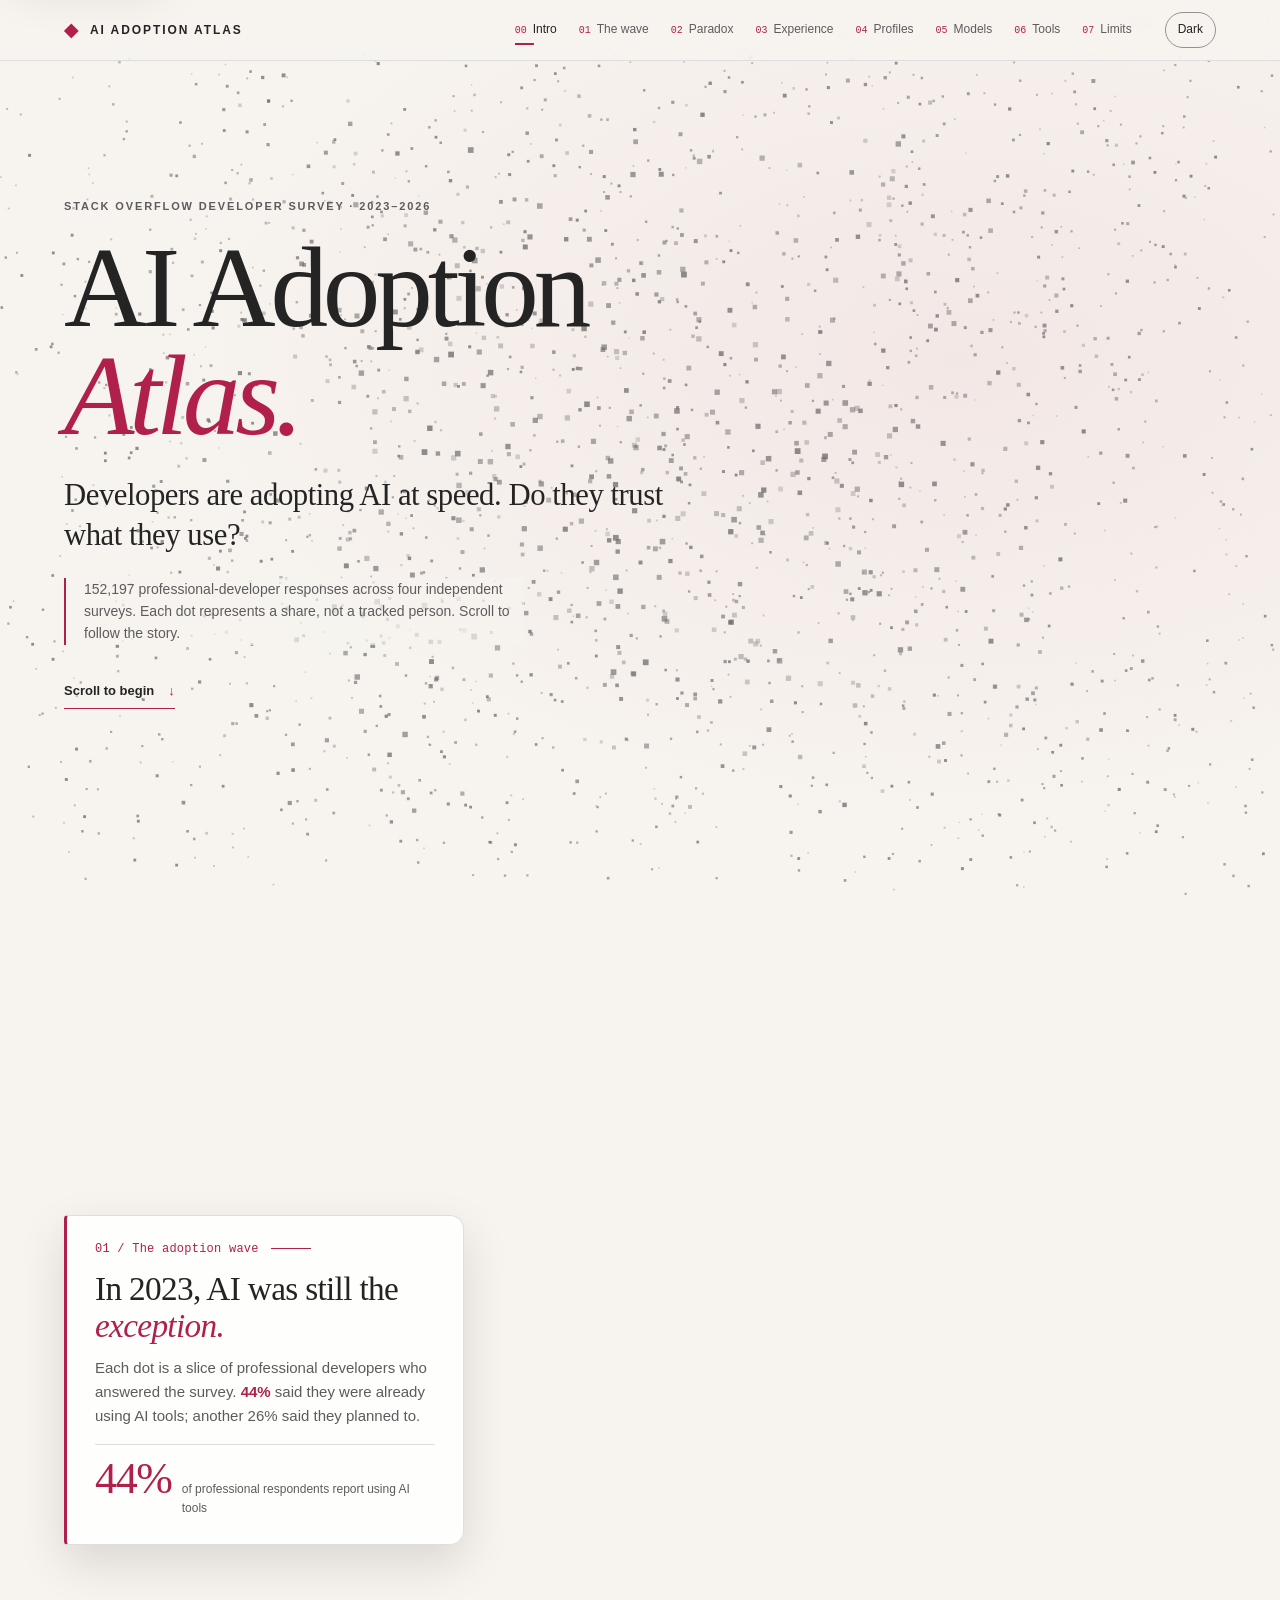
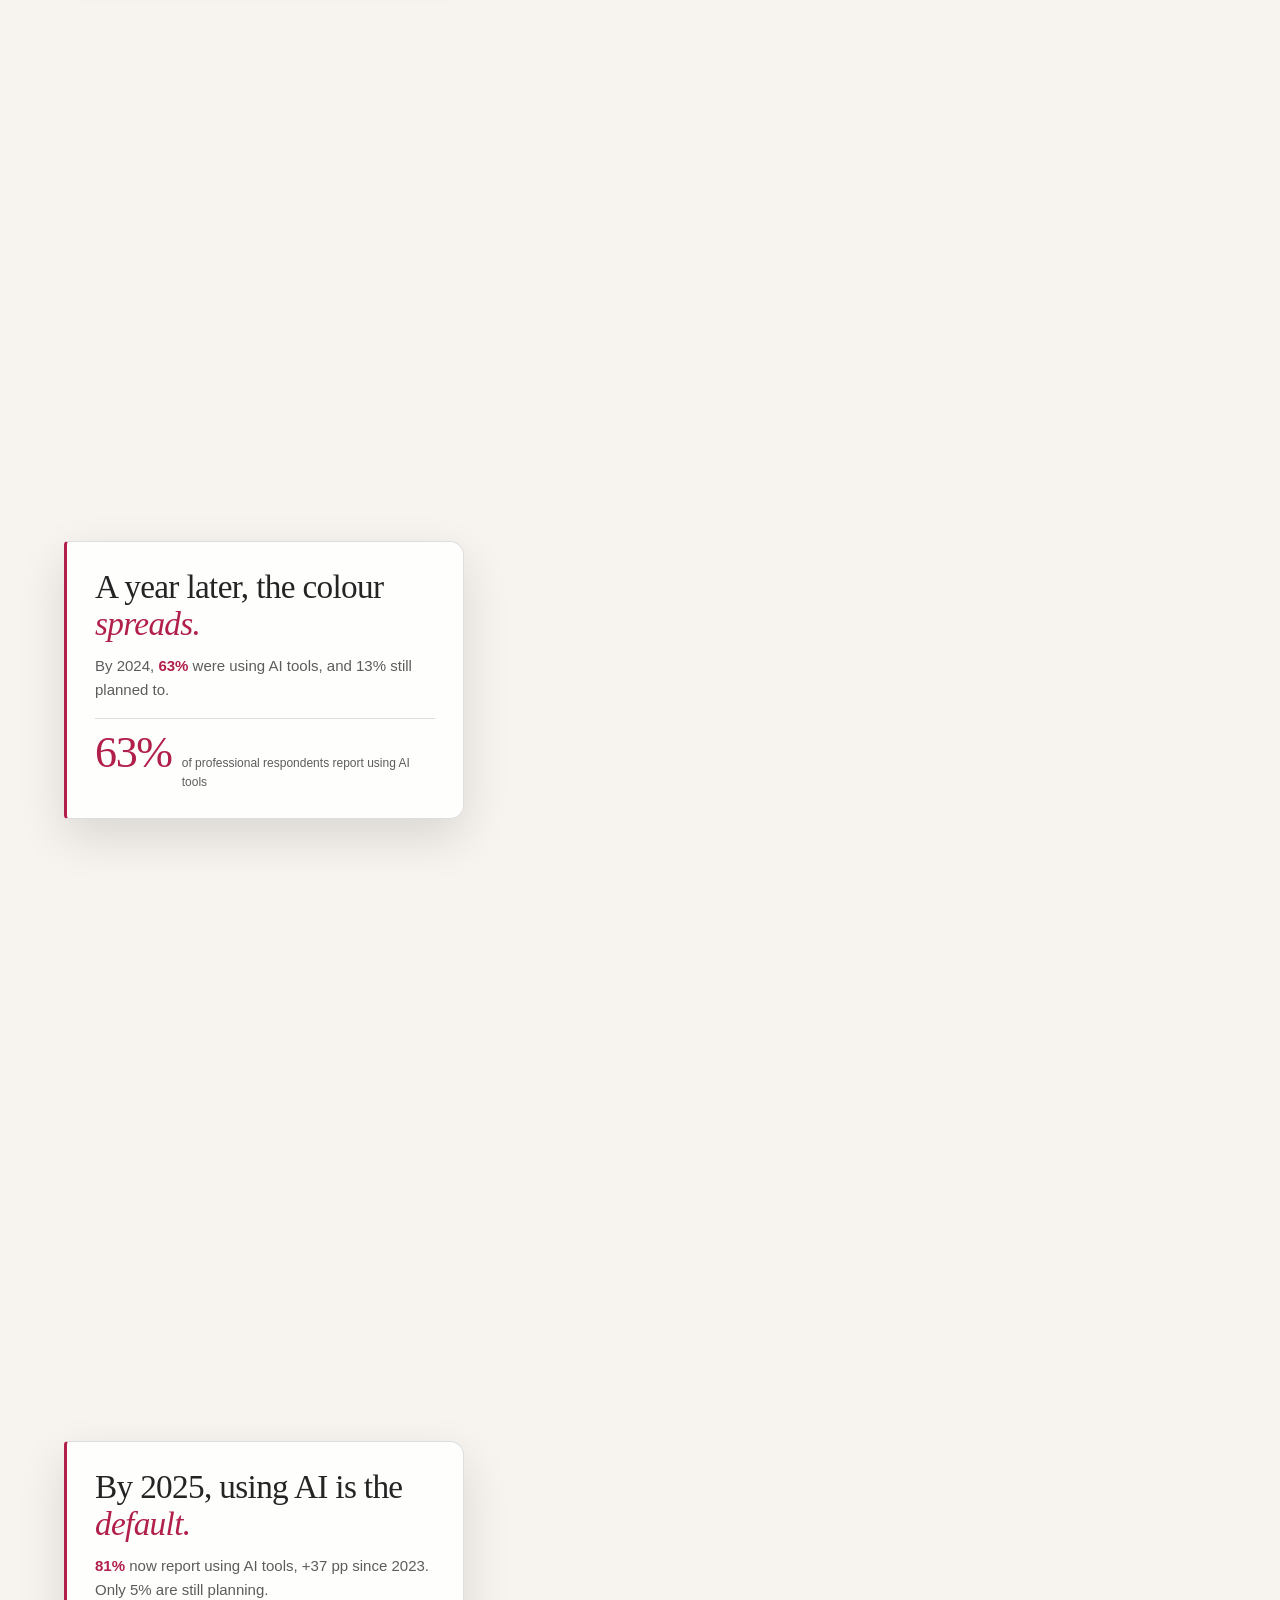
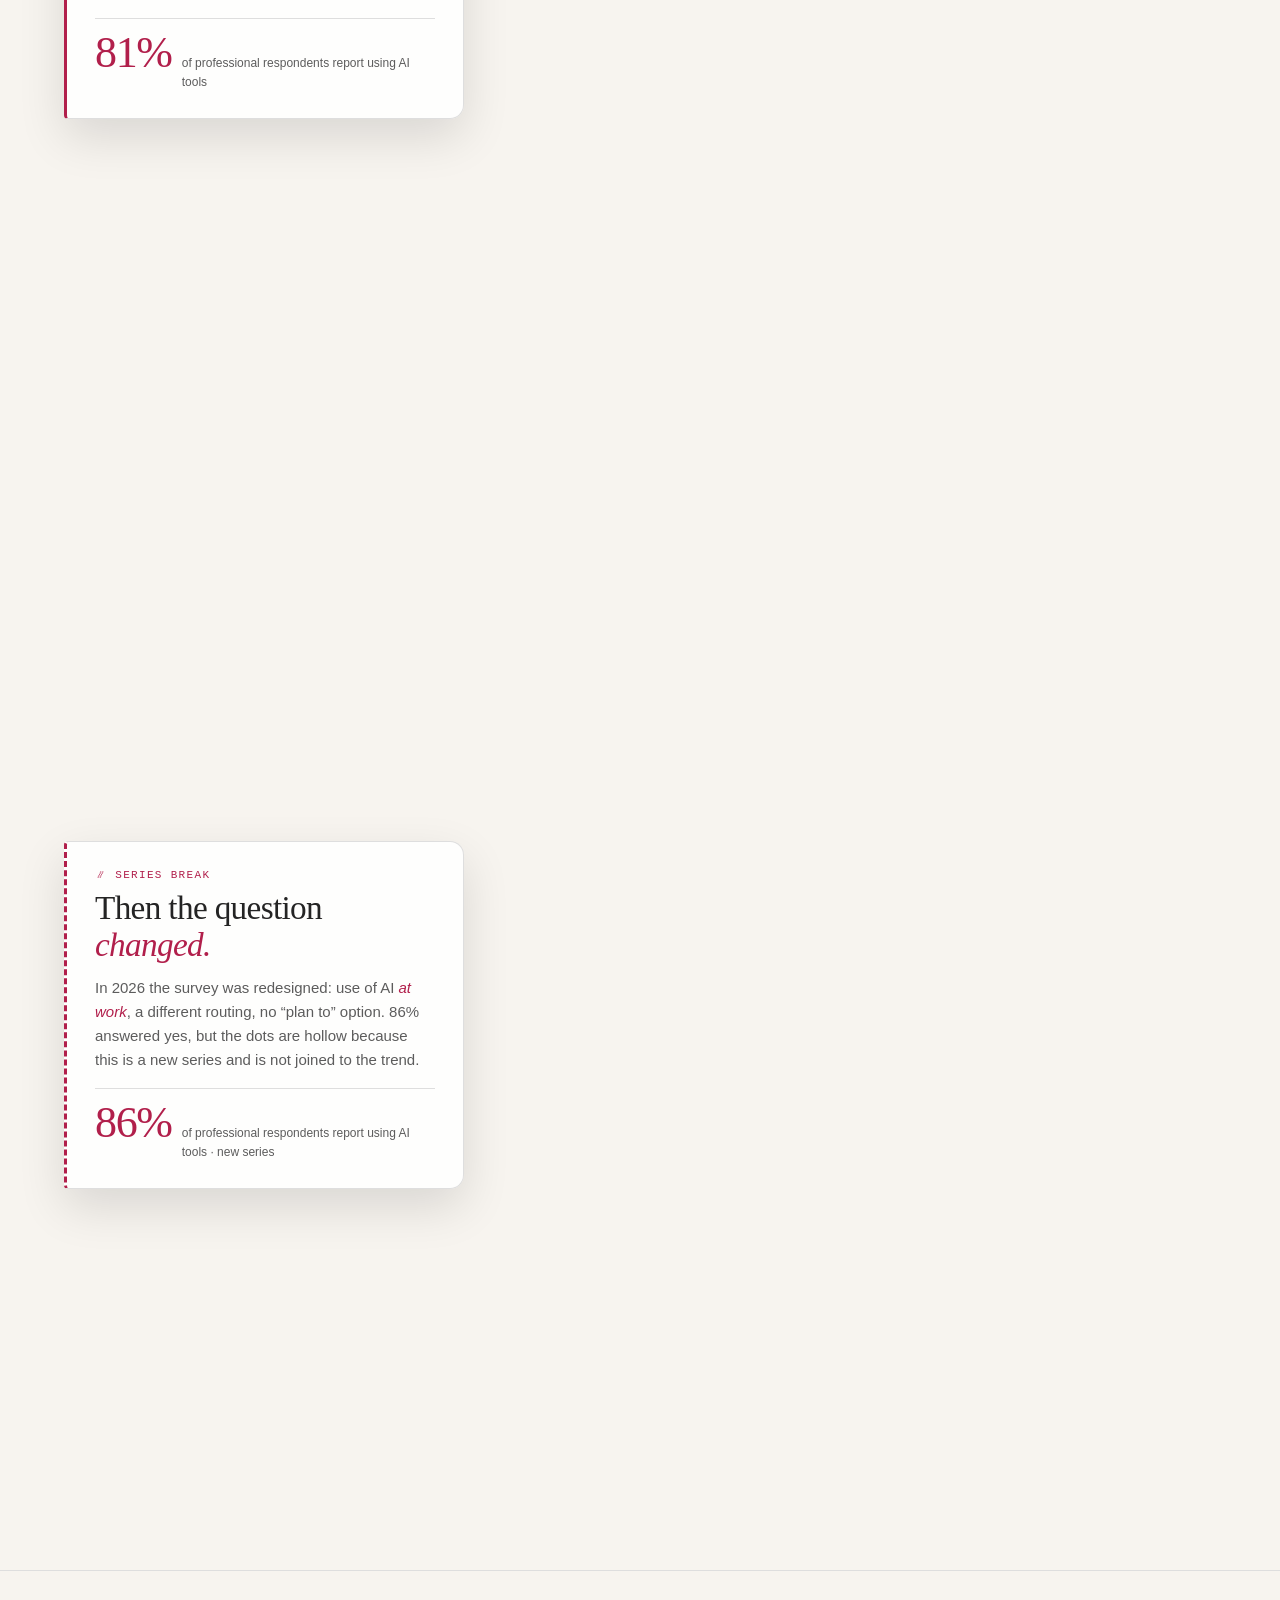
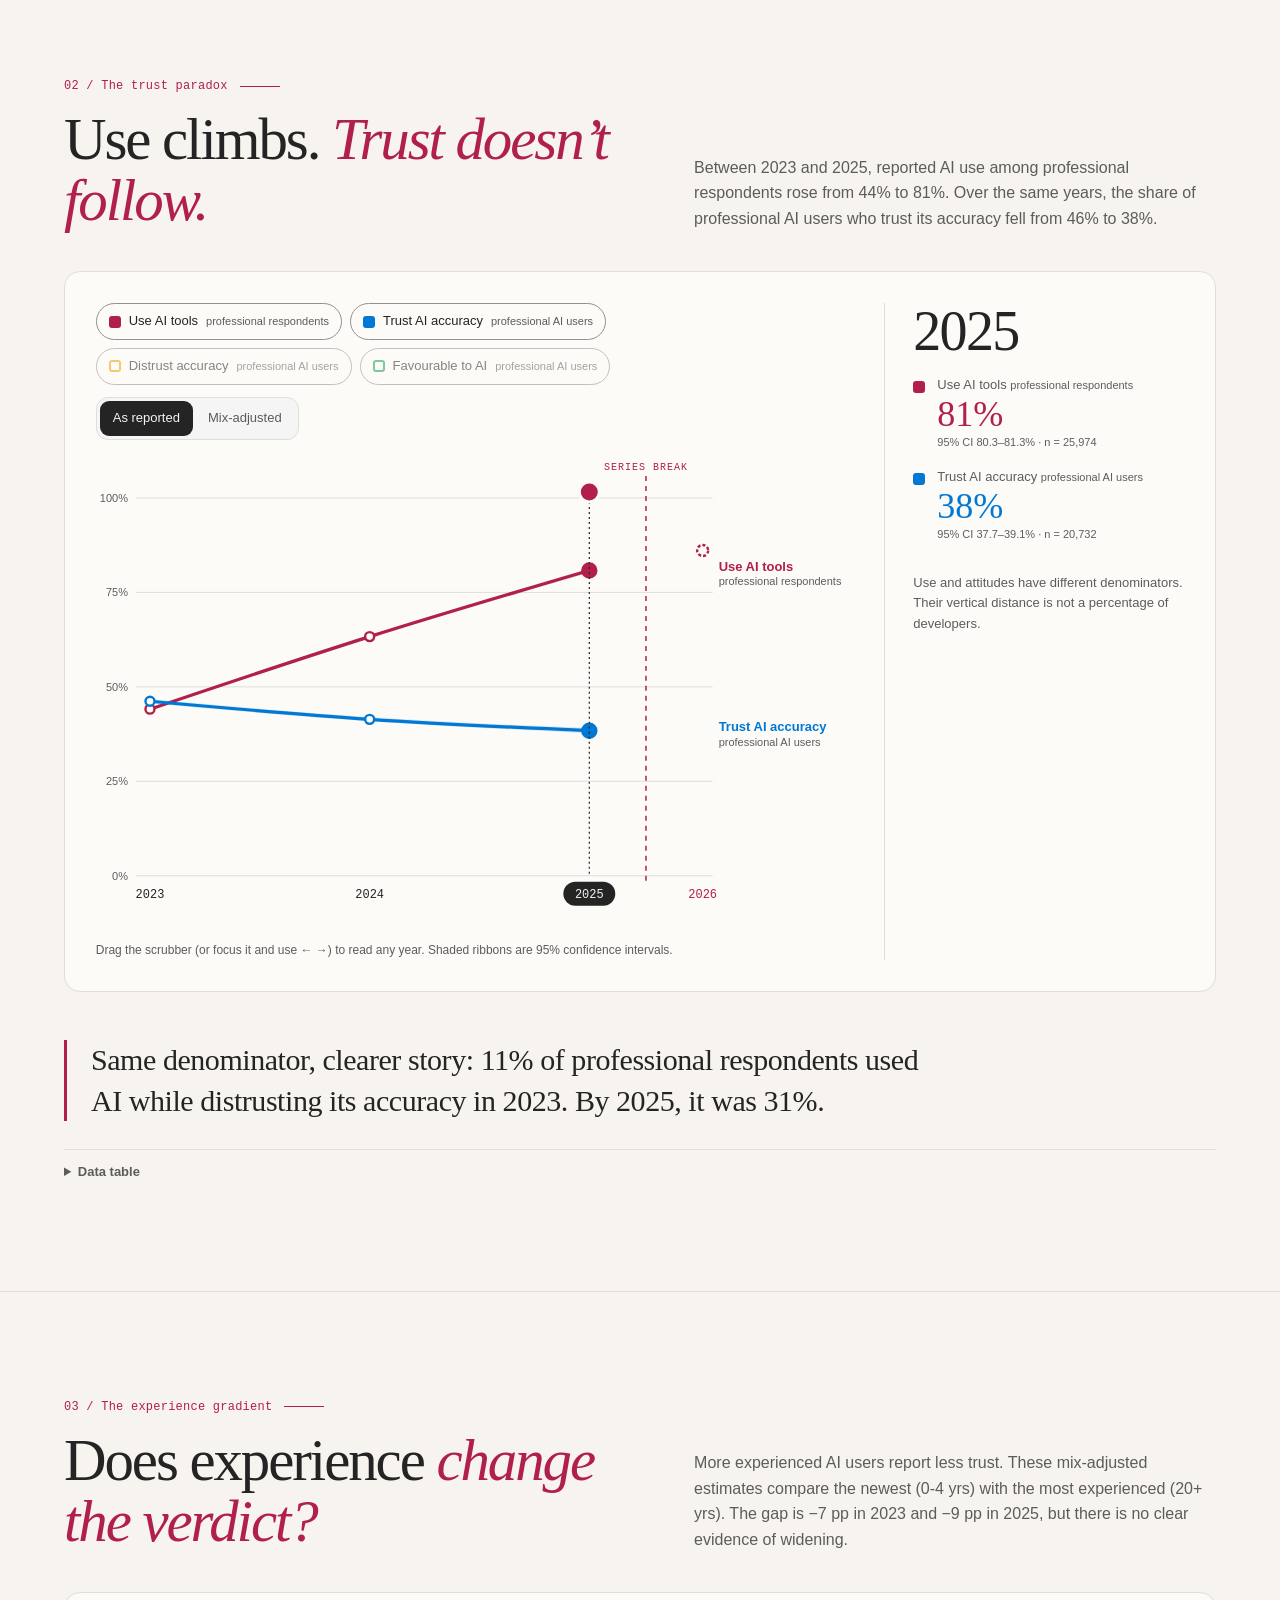
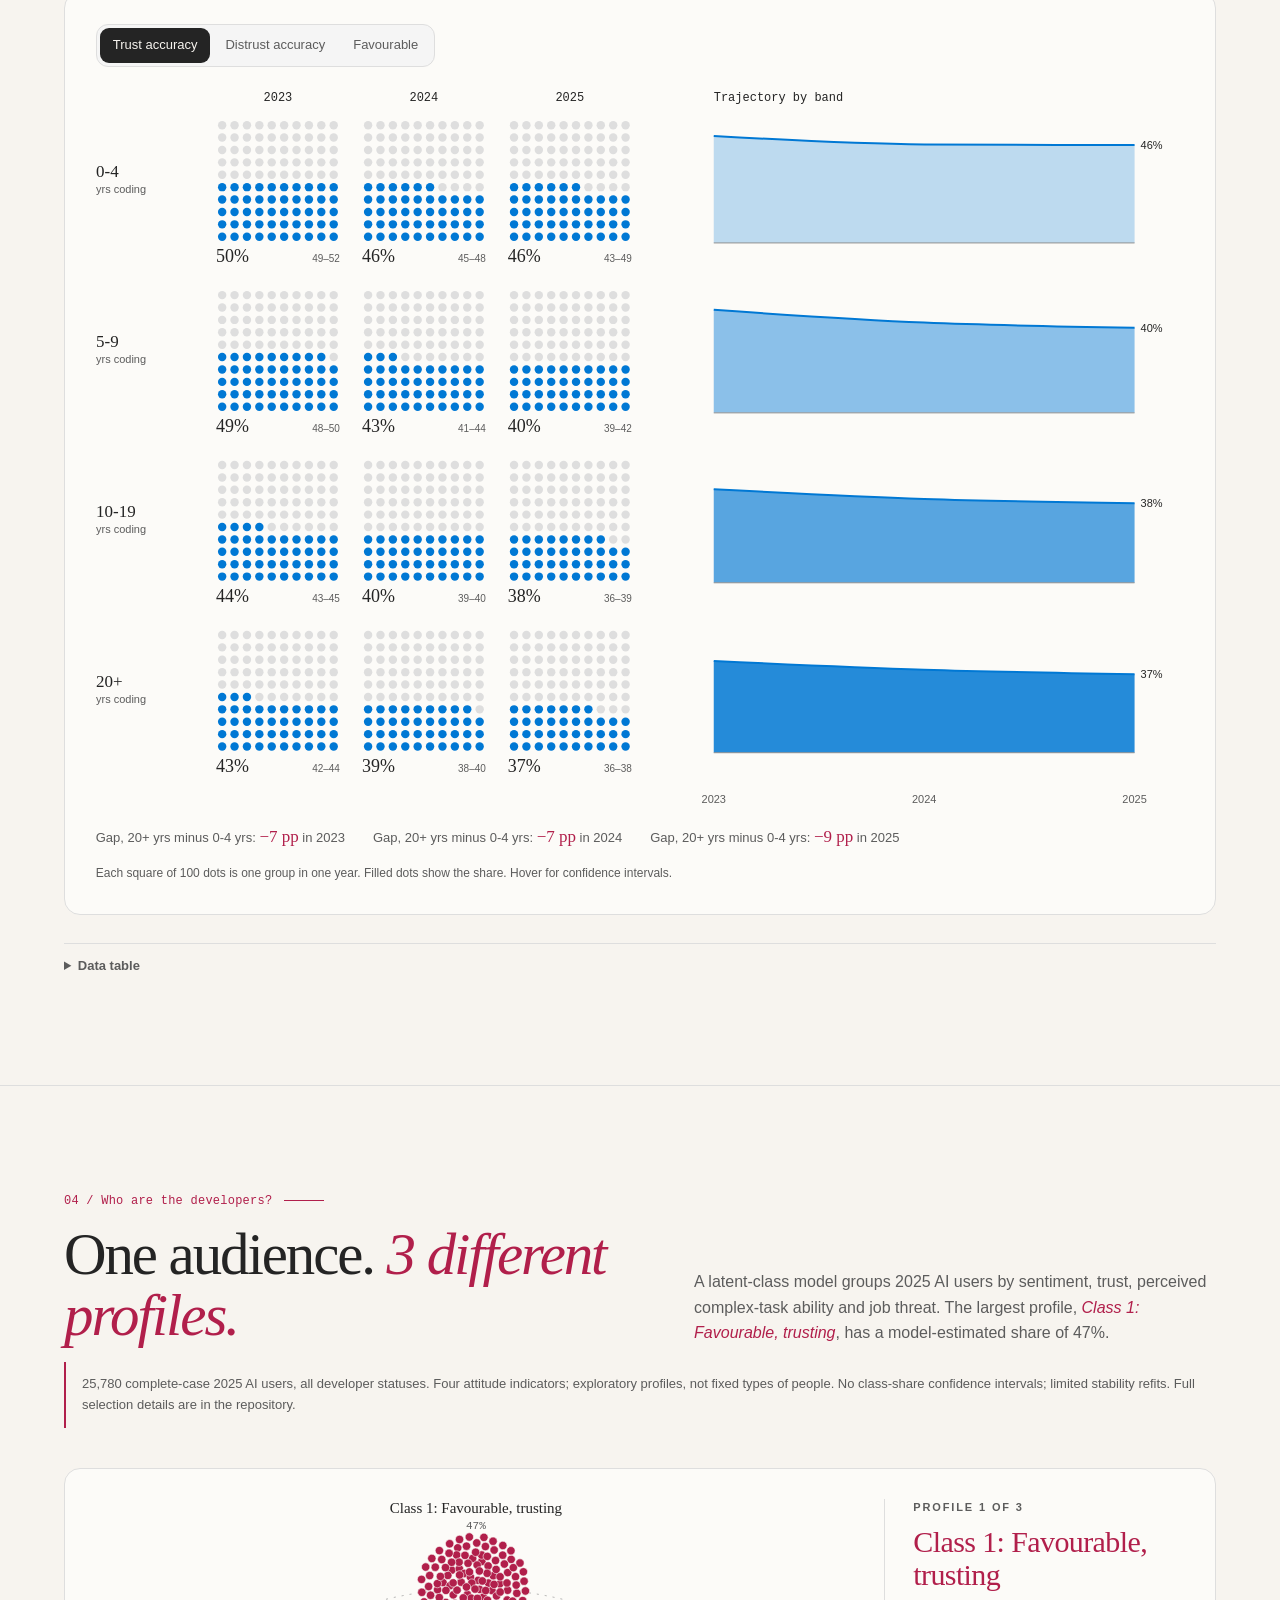
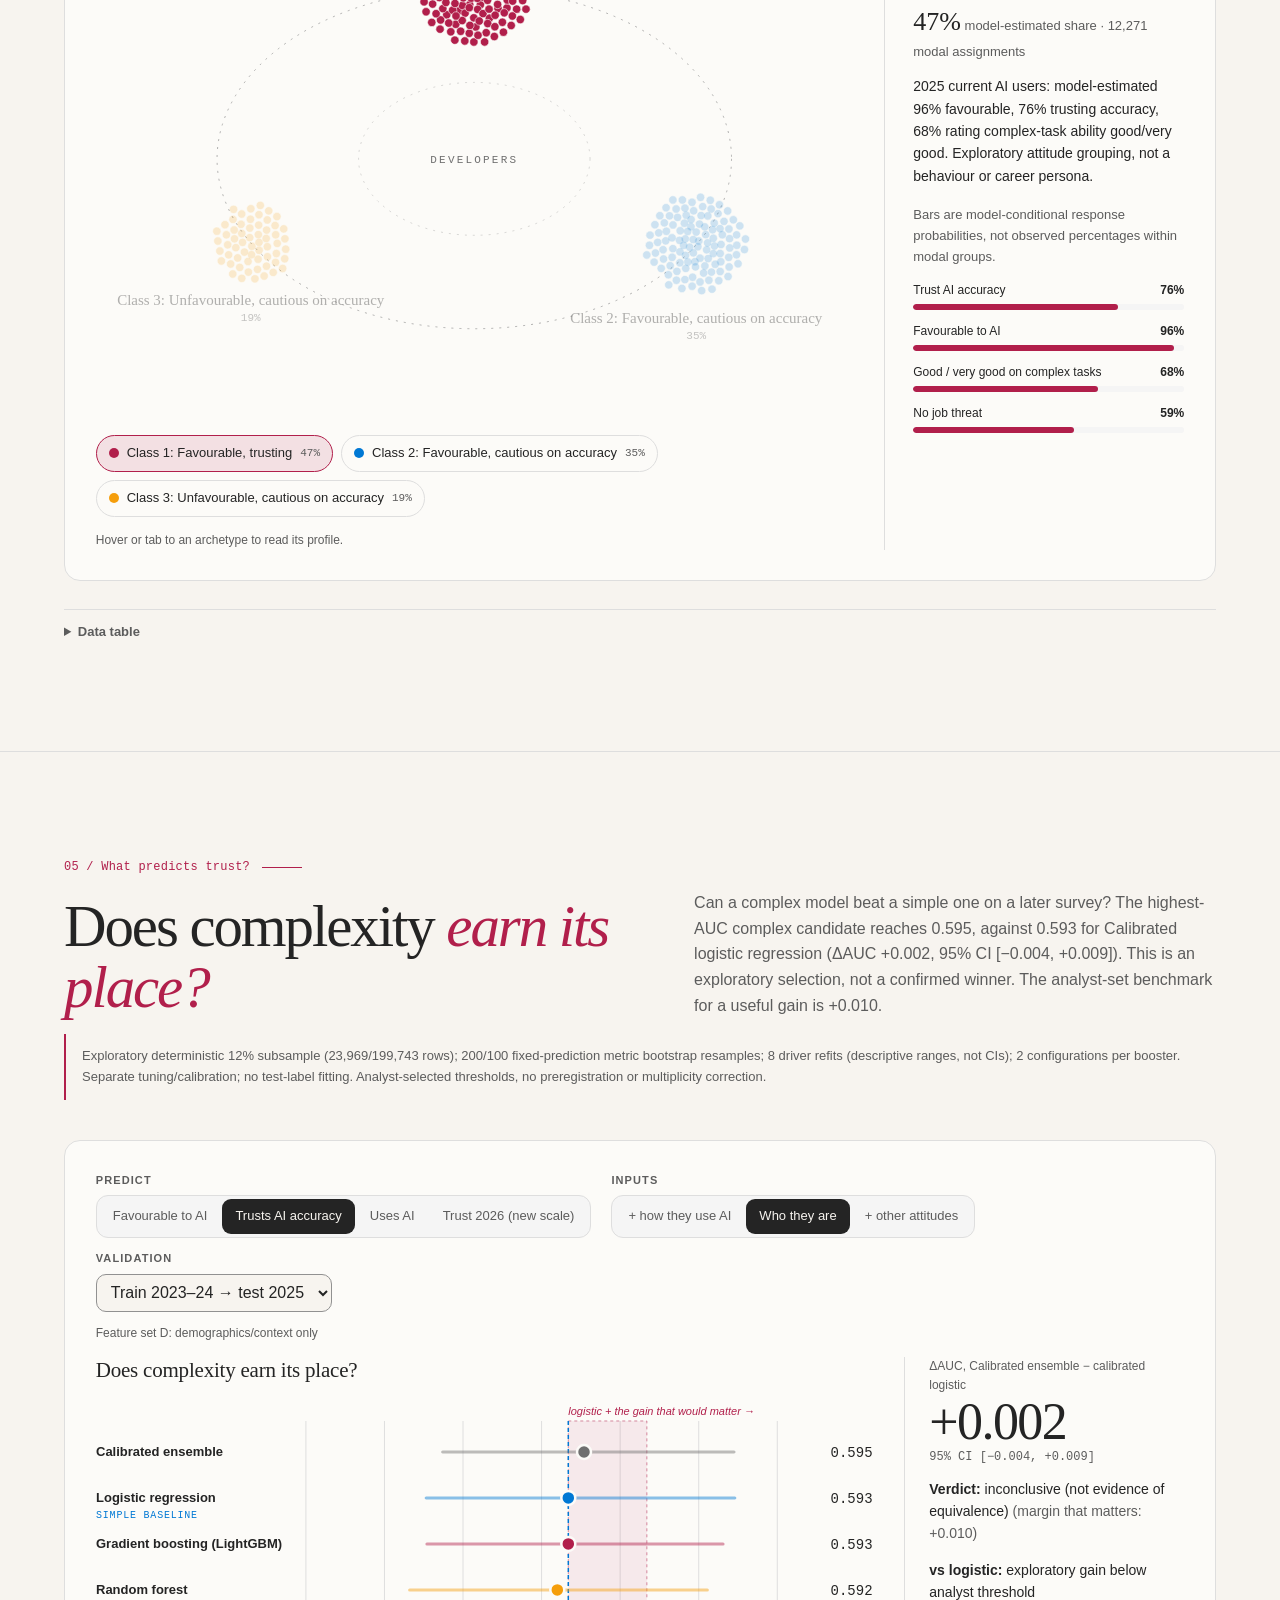
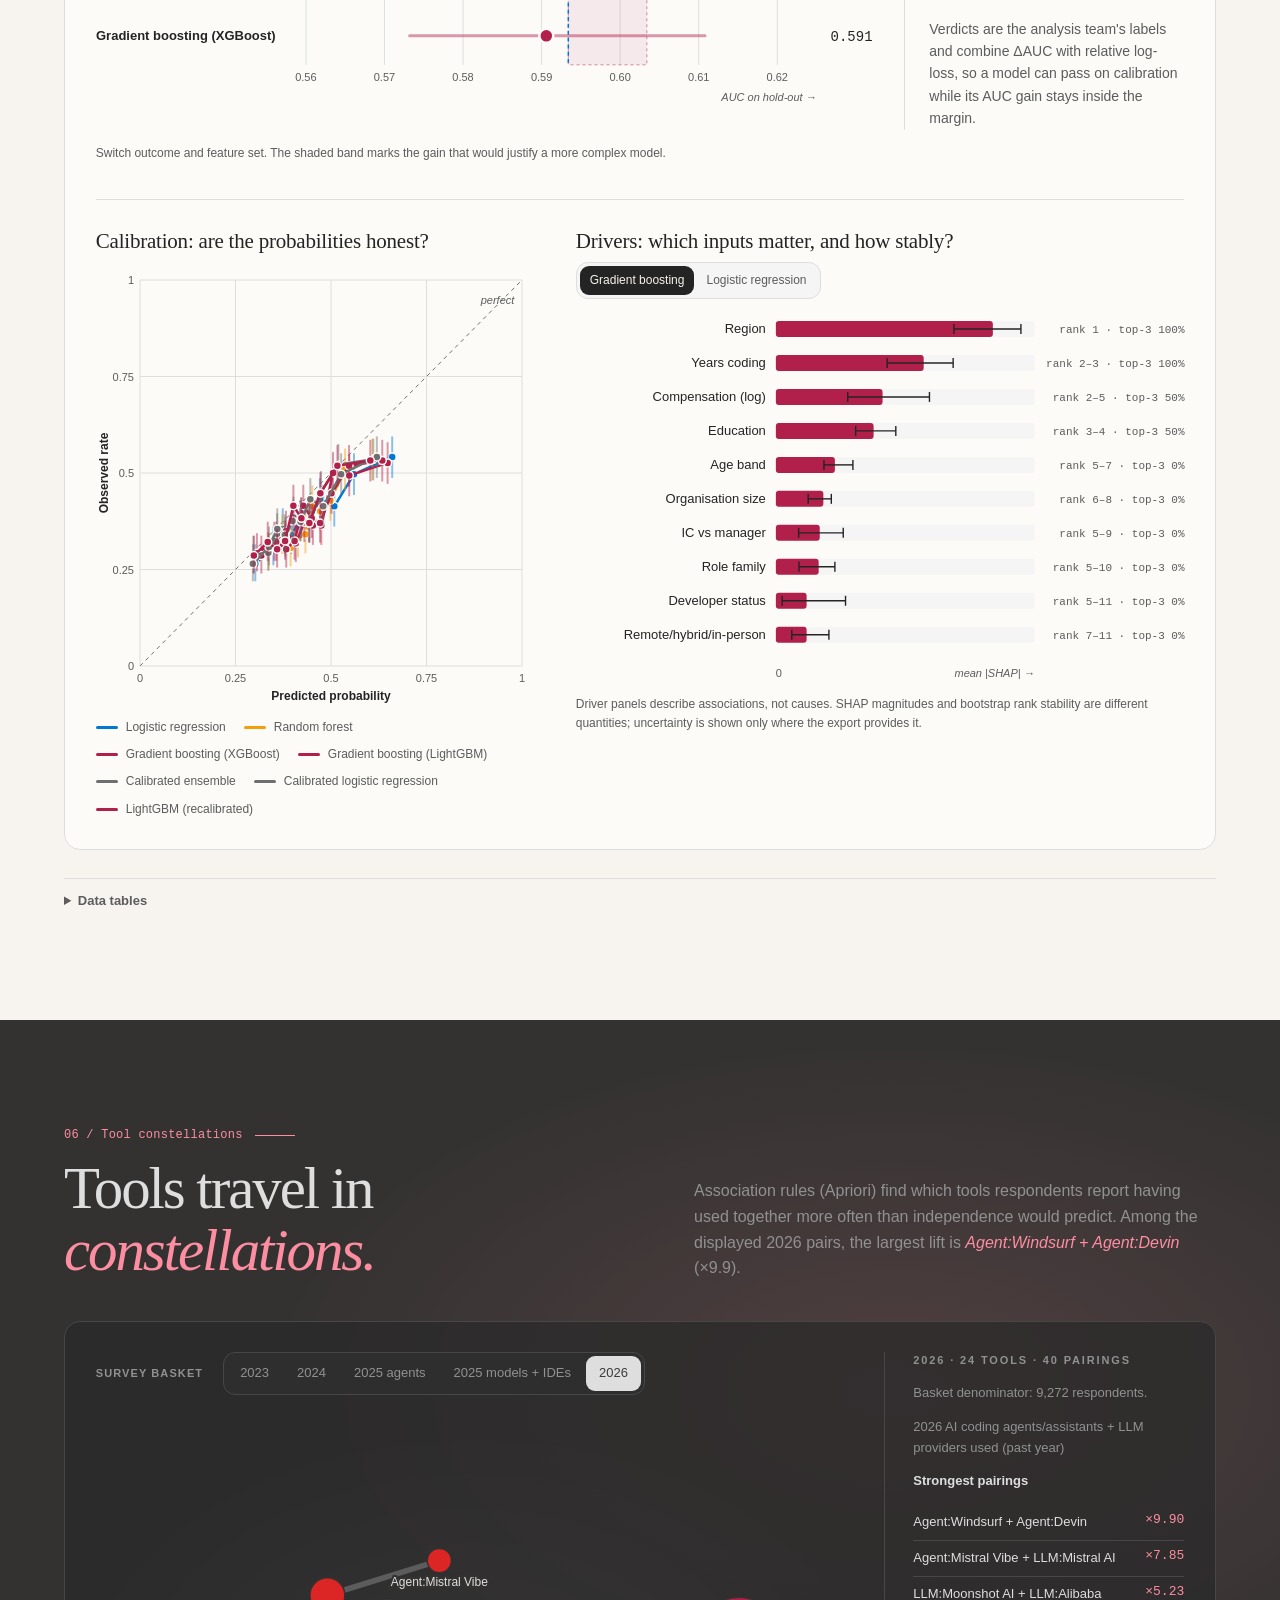
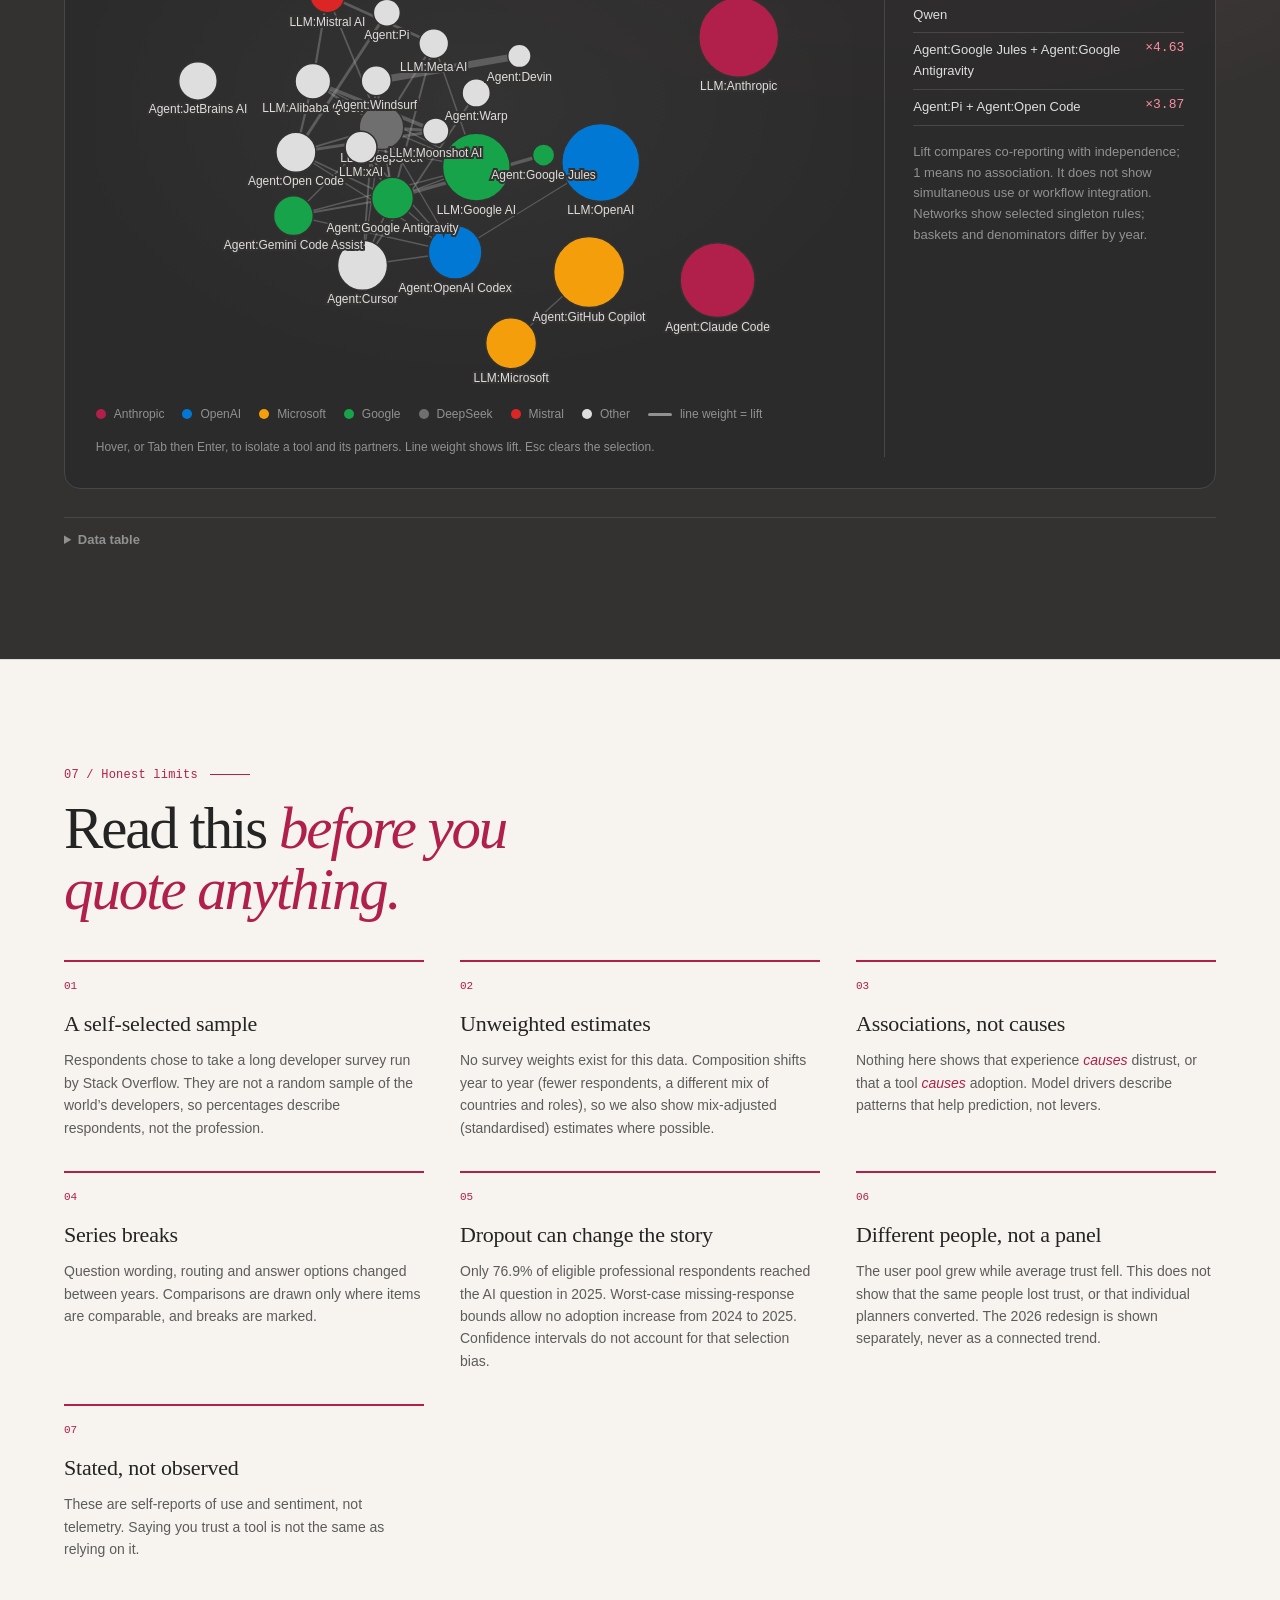
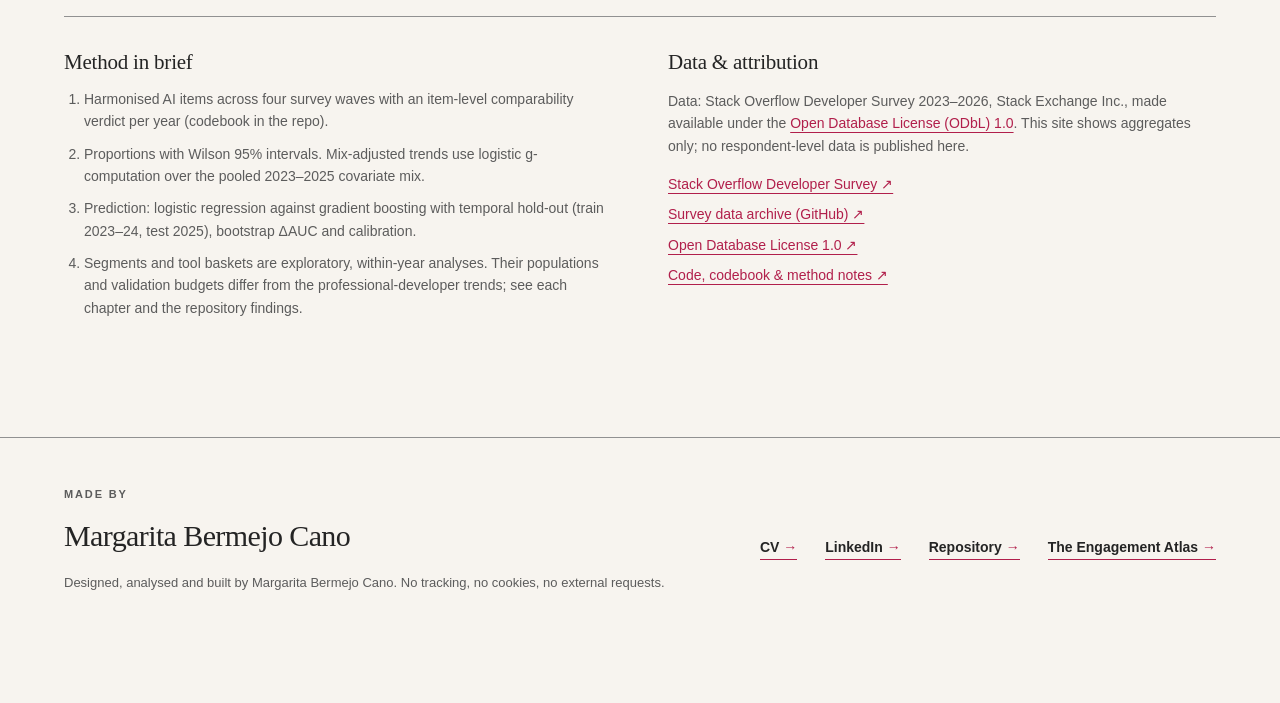
==== site/index.html @ e6cb4161 "Complete AI Adoption Atlas analysis and interactive story Recover the interrupted project, validate " ====
<!doctype html>
<html lang="en-GB">
<head>
  <meta charset="utf-8">
  <meta name="viewport" content="width=device-width, initial-scale=1">
  <title>AI Adoption Atlas · How developers adopt, trust and feel about AI</title>
  <meta name="description" content="An interactive, scroll-driven data story about how developers adopt, trust and feel about AI, based on the public Stack Overflow Developer Survey 2023–2026.">
  <meta name="color-scheme" content="light dark">
  <meta name="referrer" content="no-referrer">
  <meta property="og:title" content="AI Adoption Atlas">
  <meta property="og:description" content="Developers are adopting AI at speed. Do they trust what they use?">
  <link rel="icon" href="data:image/svg+xml,%3Csvg xmlns='http://www.w3.org/2000/svg' viewBox='0 0 16 16'%3E%3Crect x='3' y='3' width='10' height='10' transform='rotate(45 8 8)' fill='%23b11f4b'/%3E%3C/svg%3E">
  <script>
    (() => {
      const param = new URLSearchParams(window.location.search).get("scoutTheme");
      const theme =
        param || (window.matchMedia("(prefers-color-scheme: dark)").matches ? "dark" : "light");
      document.documentElement.setAttribute("data-theme", theme);
    })();
    (function () {
      var params = new URLSearchParams(location.search);
      var q = params.get("scoutTheme") || params.get("theme"), s = null;
      try { s = localStorage.getItem("atlas-theme"); } catch (e) {}
      var t = q || s || (window.matchMedia && matchMedia("(prefers-color-scheme: dark)").matches ? "dark" : "light");
      document.documentElement.setAttribute("data-theme", t);
      document.documentElement.classList.add("js");
    })();
  </script>
  <link rel="stylesheet" href="css/atlas.css">
</head>
<body>
  <a class="skip" href="#main">Skip to the story</a>

  <header class="masthead">
    <div class="masthead-inner">
      <a class="brand" href="#ch0"><span class="brand-symbol" aria-hidden="true">◆</span>AI ADOPTION ATLAS</a>
      <nav class="chapter-nav" aria-label="Chapters">
        <ol>
          <li><a href="#ch0"><span class="nav-n">00</span><span class="nav-label">Intro</span></a></li>
          <li><a href="#ch1"><span class="nav-n">01</span><span class="nav-label">The wave</span></a></li>
          <li><a href="#ch2"><span class="nav-n">02</span><span class="nav-label">Paradox</span></a></li>
          <li><a href="#ch3"><span class="nav-n">03</span><span class="nav-label">Experience</span></a></li>
          <li><a href="#ch4"><span class="nav-n">04</span><span class="nav-label">Profiles</span></a></li>
          <li><a href="#ch5"><span class="nav-n">05</span><span class="nav-label">Models</span></a></li>
          <li><a href="#ch6"><span class="nav-n">06</span><span class="nav-label">Tools</span></a></li>
          <li><a href="#ch7"><span class="nav-n">07</span><span class="nav-label">Limits</span></a></li>
        </ol>
      </nav>
      <span class="nav-current" id="nav-current" aria-hidden="true">00 · Intro</span>
      <button type="button" class="theme-button" id="theme-toggle" aria-pressed="false" aria-label="Toggle dark mode"><span>Dark</span></button>
    </div>
    <div class="progress" aria-hidden="true"><div class="progress-bar" id="progress-bar"></div></div>
  </header>

  <div class="fixture-badge" id="fixture-badge" role="status" hidden>
    <span class="fb-icon" aria-hidden="true">◇</span><span class="fb-text">Illustrative data</span><span class="fb-detail"></span>
  </div>

  <main id="main">
    <!-- ============ 00 + 01 · hero and the adoption wave (scrollytelling) ============ -->
    <section class="scrolly" id="scrolly" aria-label="Introduction and the adoption wave">
      <div class="stage" id="stage" data-panel="adoption">
        <canvas id="field" role="img" aria-label="Animated field of dots representing developers."></canvas>
        <div class="stage-overlay" aria-hidden="false">
          <div class="stage-legend" id="stage-legend" aria-live="polite"></div>
          <div class="grid-frame" aria-hidden="true"><span class="grid-frame-label" data-copy="ch1.legend.newSeries"></span></div>
        </div>
        <div class="year-ticker" id="year-ticker" role="group" aria-label="Jump to year"></div>
        <div class="stage-panel" id="panel-adoption"></div>
      </div>

      <div class="steps">
        <article class="step step-hero" id="ch0">
          <div class="hero-card">
            <p class="eyebrow" data-copy="hero.kicker"></p>
            <h1 class="hero-title" data-copy="hero.title">AI Adoption <em>Atlas.</em></h1>
            <p class="standfirst" data-copy="hero.promise"></p>
            <p class="hero-note" data-copy="hero.note"></p>
            <a class="scroll-cue" href="#ch1"><span data-copy="hero.cue">Scroll to begin</span><span class="cue-arrow" aria-hidden="true">↓</span></a>
          </div>
        </article>
        <article class="step" id="ch1" data-year="2023">
          <div class="step-card">
            <p class="chapter-label" data-copy="ch1.label"></p>
            <h2 class="step-title"></h2>
            <p class="step-body"></p>
            <p class="step-stat"></p>
          </div>
        </article>
        <article class="step" id="ch1-2024" data-year="2024">
          <div class="step-card"><h2 class="step-title"></h2><p class="step-body"></p><p class="step-stat"></p></div>
        </article>
        <article class="step" id="ch1-2025" data-year="2025">
          <div class="step-card"><h2 class="step-title"></h2><p class="step-body"></p><p class="step-stat"></p></div>
        </article>
        <article class="step step-break" id="ch1-2026" data-year="2026">
          <div class="step-card"><p class="break-flag">⫽ <span data-copy="ch1.breakLabel"></span></p><h2 class="step-title"></h2><p class="step-body"></p><p class="step-stat"></p></div>
        </article>
      </div>
      <div class="sr-only" id="adoption-table"></div>
    </section>

    <!-- ============ 02 · the trust paradox ============ -->
    <section class="chapter" id="ch2" aria-labelledby="ch2-title">
      <div class="wrap">
        <header class="chapter-head reveal-up">
          <p class="chapter-label" data-copy="ch2.label"></p>
          <h2 id="ch2-title" class="chapter-title" data-copy="ch2.title"></h2>
          <p class="dek" data-copy="ch2.dek"></p>
        </header>
        <div class="panel panel-split reveal-up" id="panel-trust">
          <div class="panel-main">
            <div class="controls">
              <div class="chips" id="trust-series"></div>
              <div class="segmented" id="trust-mode"></div>
            </div>
            <div class="chart-host" id="trust-chart"></div>
            <p class="chart-caption" data-copy="ch2.howto"></p>
          </div>
          <aside class="readout" id="trust-readout" aria-live="polite"></aside>
        </div>
        <p class="pull reveal-up" data-copy="ch2.callout"></p>
        <details class="data-details"><summary>Data table</summary><div id="trust-table"></div></details>
      </div>
    </section>

    <!-- ============ 03 · the experience gradient ============ -->
    <section class="chapter" id="ch3" aria-labelledby="ch3-title">
      <div class="wrap">
        <header class="chapter-head reveal-up">
          <p class="chapter-label" data-copy="ch3.label"></p>
          <h2 id="ch3-title" class="chapter-title" data-copy="ch3.title"></h2>
          <p class="dek" data-copy="ch3.dek"></p>
        </header>
        <div class="panel reveal-up" id="panel-exp">
          <div class="controls"><div class="segmented" id="exp-outcome"></div></div>
          <div class="chart-host" id="exp-chart"></div>
          <p class="gap-note" id="exp-note"></p>
          <p class="chart-caption" data-copy="ch3.howto"></p>
        </div>
        <details class="data-details"><summary>Data table</summary><div id="exp-table"></div></details>
      </div>
    </section>

    <!-- ============ 04 · archetypes ============ -->
    <section class="chapter chapter-dark" id="ch4" aria-labelledby="ch4-title">
      <div class="wrap">
        <header class="chapter-head reveal-up">
          <p class="chapter-label" data-copy="ch4.label"></p>
          <h2 id="ch4-title" class="chapter-title" data-copy="ch4.title"></h2>
          <p class="dek" data-copy="ch4.dek"></p>
          <p class="analysis-note" id="segments-scope"></p>
          <p class="provisional" id="seg-provisional" hidden><span aria-hidden="true">◌</span> <span data-copy="ch4.provisional"></span></p>
        </header>
        <div class="panel panel-split reveal-up" id="panel-seg">
          <div class="panel-main">
            <div class="chart-host" id="seg-chart"></div>
            <div class="seg-list" id="seg-list" role="group" aria-label="Developer profiles"></div>
            <p class="chart-caption" data-copy="ch4.howto"></p>
          </div>
          <aside class="profile" id="seg-profile" aria-live="polite"></aside>
        </div>
        <details class="data-details"><summary>Data table</summary><div id="seg-table"></div></details>
      </div>
    </section>

    <!-- ============ 05 · what predicts trust ============ -->
    <section class="chapter" id="ch5" aria-labelledby="ch5-title">
      <div class="wrap">
        <header class="chapter-head reveal-up">
          <p class="chapter-label" data-copy="ch5.label"></p>
          <h2 id="ch5-title" class="chapter-title" data-copy="ch5.title"></h2>
          <p class="dek" data-copy="ch5.dek"></p>
          <p class="analysis-note" id="modelling-scope"></p>
        </header>
        <div class="panel reveal-up" id="panel-models">
          <div class="controls">
            <div class="field"><span class="field-label">Predict</span><div class="segmented" id="model-outcome"></div></div>
            <div class="field"><span class="field-label">Inputs</span><div class="segmented" id="model-fs"></div></div>
            <div class="field" hidden><label class="field-label" for="model-scheme">Validation</label><select id="model-scheme"></select></div>
          </div>
          <p class="fs-note muted" id="model-fs-note"></p>
          <div class="duel-grid">
            <div><h3 class="panel-h">Does complexity earn its place?</h3><div class="chart-host" id="model-duel"></div></div>
            <div class="verdict" id="model-verdict" aria-live="polite"></div>
          </div>
          <p class="chart-caption" data-copy="ch5.howto"></p>
          <div class="model-grid">
            <div class="calib-wrap">
              <h3 class="panel-h" data-copy="ch5.calibTitle"></h3>
              <div class="chart-host calib-host" id="model-calib"></div>
              <div class="legend" id="calib-legend"></div>
            </div>
            <div>
              <div class="shap-head"><h3 class="panel-h" data-copy="ch5.shapTitle"></h3><div class="segmented small" id="shap-model"></div></div>
              <div class="chart-host" id="model-shap"></div>
              <p class="chart-caption" data-copy="ch5.shapNote"></p>
            </div>
          </div>
        </div>
        <details class="data-details"><summary>Data tables</summary><div id="model-table"></div><div id="shap-table"></div></details>
      </div>
    </section>

    <!-- ============ 06 · tool constellations ============ -->
    <section class="chapter chapter-night" id="ch6" aria-labelledby="ch6-title">
      <div class="wrap">
        <header class="chapter-head reveal-up">
          <p class="chapter-label" data-copy="ch6.label"></p>
          <h2 id="ch6-title" class="chapter-title" data-copy="ch6.title"></h2>
          <p class="dek" data-copy="ch6.dek"></p>
        </header>
        <div class="panel panel-split reveal-up" id="panel-net">
          <div class="panel-main">
            <div class="controls"><span class="field-label">Survey basket</span><div class="segmented" id="net-basket"></div></div>
            <div class="chart-host net-host" id="net-chart"></div>
            <div class="legend" id="net-legend"></div>
            <p class="chart-caption" data-copy="ch6.howto"></p>
          </div>
          <aside class="profile" id="net-info" aria-live="polite"></aside>
        </div>
        <details class="data-details"><summary>Data table</summary><div id="net-table"></div></details>
      </div>
    </section>

    <!-- ============ 07 · honest limits ============ -->
    <section class="chapter" id="ch7" aria-labelledby="ch7-title">
      <div class="wrap">
        <header class="chapter-head reveal-up">
          <p class="chapter-label" data-copy="ch7.label"></p>
          <h2 id="ch7-title" class="chapter-title" data-copy="ch7.title"></h2>
        </header>
        <div class="caveats" id="caveats"></div>
        <div class="method-grid reveal-up">
          <div>
            <h3 class="panel-h" data-copy="ch7.methodTitle"></h3>
            <ol class="method-list" id="method-list"></ol>
          </div>
          <div>
            <h3 class="panel-h" data-copy="ch7.sourcesTitle"></h3>
            <p class="attribution" data-copy="ch7.attribution"></p>
            <ul class="source-links">
              <li><a data-link="survey" href="https://survey.stackoverflow.co/">Stack Overflow Developer Survey ↗</a></li>
              <li><a data-link="surveyArchive" href="https://github.com/StackExchange/Survey">Survey data archive (GitHub) ↗</a></li>
              <li><a data-link="odbl" href="https://opendatacommons.org/licenses/odbl/1-0/">Open Database License 1.0 ↗</a></li>
              <li><a data-link="repo" href="https://github.com/mberca/ai-adoption-atlas">Code, codebook &amp; method notes ↗</a></li>
            </ul>
          </div>
        </div>
      </div>
    </section>
  </main>

  <footer class="footer">
    <div class="wrap footer-inner">
      <div>
        <p class="eyebrow">Made by</p>
        <p class="footer-name" data-copy="meta.author">Margarita Bermejo Cano</p>
        <p class="muted small" data-copy="ch7.builtBy"></p>
      </div>
      <ul class="footer-links">
        <li><a data-link="cv" href="https://mberca.github.io/cv-margarita/">CV <span aria-hidden="true">→</span></a></li>
        <li><a data-link="linkedin" href="https://www.linkedin.com/in/margaritabermejocano/">LinkedIn <span aria-hidden="true">→</span></a></li>
        <li><a data-link="repo" href="https://github.com/mberca/ai-adoption-atlas">Repository <span aria-hidden="true">→</span></a></li>
        <li><a data-link="sibling" href="https://mberca.github.io/engagement-atlas/">The Engagement Atlas <span aria-hidden="true">→</span></a></li>
      </ul>
    </div>
  </footer>

  <div class="tooltip" id="tooltip" role="tooltip" hidden></div>
  <noscript><p class="noscript">This story needs JavaScript for its charts. Read the <a href="https://github.com/mberca/ai-adoption-atlas">data tables and method notes in the repository</a>.</p></noscript>

  <script src="vendor/d3.v7.min.js"></script>
  <script src="js/story.js"></script>
  <script src="js/util.js"></script>
  <script src="js/data.js"></script>
  <script src="js/particles.js"></script>
  <script src="js/charts/trust.js"></script>
  <script src="js/charts/experience.js"></script>
  <script src="js/charts/segments.js"></script>
  <script src="js/charts/models.js"></script>
  <script src="js/charts/network.js"></script>
  <script src="js/main.js"></script>
</body>
</html>
---- site/css/atlas.css ----
/* =============================================================================
   AI Adoption Atlas — styles
   Family look shared with The Engagement Atlas: warm paper, berry accent,
   serif headlines, restrained editorial layout, full dark mode.
   ========================================================================== */
:root {
  color-scheme: light;
  --cp-bg: #f7f4ef;
  --cp-bg-elevated: #fcfbf8;
  --cp-surface: #ffffff;
  --cp-surface-soft: #f5f5f5;
  --cp-border: #dedede;
  --cp-border-strong: #919191;
  --cp-text: #242424;
  --cp-text-muted: #5c5c5c;
  --cp-text-soft: #6f6f6f;
  --cp-accent: #b11f4b;
  --cp-accent-hover: #9a1a41;
  --cp-accent-soft: rgba(177, 31, 75, 0.08);
  --cp-accent-fg: #ffffff;
  --cp-success: #16a34a;
  --cp-danger: #dc2626;
  --cp-warning: #f59e0b;
  --cp-link: #0078d4;
  --cp-shadow: 0 18px 48px rgba(0, 0, 0, 0.12);
  --cp-overlay: rgba(255, 255, 255, 0.8);
  --cp-panel: rgba(255, 255, 255, 0.86);
  --cp-panel-strong: rgba(255, 255, 255, 0.96);
  --cp-sheen: rgba(255, 255, 255, 0.55);
  --cp-highlight: rgba(177, 31, 75, 0.12);
  /* data palette — colour-blind-safe (distinct in hue AND lightness) */
  --c-use: var(--cp-accent);
  --c-plan: var(--cp-warning);
  --c-none: var(--cp-border);
  --c-dot: var(--cp-text-soft);
  --c-trust: var(--cp-link);
  --c-distrust: var(--cp-warning);
  --c-fav: var(--cp-success);
  --c-cat1: var(--cp-accent); --c-cat2: var(--cp-link); --c-cat3: var(--cp-warning); --c-cat4: var(--cp-success); --c-cat5: var(--cp-text-soft); --c-cat6: var(--cp-danger); --c-cat7: var(--cp-border-strong);
  --serif: Georgia, "Palatino Linotype", "Book Antiqua", Palatino, serif;
  --sans: "Segoe UI", Aptos, Calibri, -apple-system, BlinkMacSystemFont, "Helvetica Neue", sans-serif;
  --mono: Consolas, "Cascadia Mono", "Courier New", monospace;
  --mast-h: 60px;
  --pad: clamp(20px, 5vw, 64px);
}
html[data-theme="dark"], .chapter-night {
  color-scheme: dark;
  --cp-bg: #3d3b3a;
  --cp-bg-elevated: #343231;
  --cp-surface: #292929;
  --cp-surface-soft: #2e2e2e;
  --cp-border: #474747;
  --cp-border-strong: #5f5f5f;
  --cp-text: #dedede;
  --cp-text-muted: #919191;
  --cp-text-soft: #b0b0b0;
  --cp-accent: #fd8ea1;
  --cp-accent-hover: #fb7b91;
  --cp-accent-soft: rgba(253, 142, 161, 0.14);
  --cp-accent-fg: #1a1a1a;
  --cp-success: #4ade80;
  --cp-danger: #f87171;
  --cp-warning: #fbbf24;
  --cp-link: #4da6ff;
  --cp-shadow: 0 18px 48px rgba(0, 0, 0, 0.32);
  --cp-overlay: rgba(41, 41, 41, 0.88);
  --cp-panel: rgba(41, 41, 41, 0.72);
  --cp-panel-strong: rgba(41, 41, 41, 0.96);
  --cp-sheen: rgba(255, 255, 255, 0.04);
  --cp-highlight: rgba(253, 142, 161, 0.12);
}

* { box-sizing: border-box; }
[hidden] { display: none !important; }
html { scroll-behavior: smooth; scroll-padding-top: calc(var(--mast-h) + 12px); -webkit-text-size-adjust: 100%; }
html.reduced-motion { scroll-behavior: auto; }
body { margin: 0; background: var(--cp-bg); color: var(--cp-text); font-family: var(--sans); line-height: 1.6; font-size: 16px; transition: background-color .4s ease, color .4s ease; }
::selection { background: var(--cp-highlight); color: var(--cp-text); }
a { color: inherit; text-underline-offset: 4px; text-decoration-color: var(--cp-accent); }
a:hover { color: var(--cp-accent); }
button, input, select { font: inherit; color: inherit; }
:focus-visible { outline: 3px solid var(--cp-accent); outline-offset: 3px; border-radius: 4px; }
svg :focus-visible { outline: none; }
em { font-style: italic; color: var(--cp-accent); }
.muted { color: var(--cp-text-muted); }
.small { font-size: 13px; }
.missing { color: var(--cp-text-soft); border-bottom: 1px dotted currentColor; }
.sr-only { position: absolute !important; width: 1px; height: 1px; padding: 0; margin: -1px; overflow: hidden; clip: rect(0, 0, 0, 0); white-space: nowrap; border: 0; }
.skip { position: fixed; left: 16px; top: -80px; background: var(--cp-surface); padding: 12px 16px; z-index: 100; border-radius: 8px; box-shadow: var(--cp-shadow); }
.skip:focus { top: 16px; }
.wrap { max-width: 1320px; margin: 0 auto; padding: 0 var(--pad); }
.eyebrow { text-transform: uppercase; letter-spacing: .17em; font-size: 11px; font-weight: 700; color: var(--cp-text-muted); margin: 0 0 8px; }

/* ---------------------------------- masthead -------------------------------- */
.masthead { position: fixed; inset: 0 0 auto 0; z-index: 40; background: color-mix(in srgb, var(--cp-bg) 82%, transparent); backdrop-filter: blur(10px) saturate(1.2); -webkit-backdrop-filter: blur(10px); border-bottom: 1px solid var(--cp-border); }
.masthead-inner { height: var(--mast-h); display: flex; align-items: center; gap: 24px; padding: 0 var(--pad); max-width: 1600px; margin: 0 auto; }
.brand { text-decoration: none; font-size: 12px; font-weight: 800; letter-spacing: .16em; white-space: nowrap; }
.brand-symbol { color: var(--cp-accent); margin-right: 10px; font-size: 18px; vertical-align: -2px; }
.chapter-nav { margin-left: auto; }
.chapter-nav ol { list-style: none; display: flex; gap: 4px; margin: 0; padding: 0; }
.chapter-nav a { --p: 0; position: relative; display: flex; align-items: baseline; gap: 6px; padding: 8px 9px; text-decoration: none; font-size: 12px; color: var(--cp-text-muted); border-radius: 6px; transition: color .2s ease, background-color .2s ease; }
.chapter-nav a::after { content: ""; position: absolute; left: 9px; right: 9px; bottom: 3px; height: 2px; background: var(--cp-accent); transform-origin: left; transform: scaleX(var(--p)); opacity: .35; }
.chapter-nav a[aria-current="location"] { color: var(--cp-text); }
.chapter-nav a[aria-current="location"]::after { opacity: 1; }
.chapter-nav a:hover { color: var(--cp-accent); background: var(--cp-accent-soft); }
.nav-n { font: 10px var(--mono); color: var(--cp-accent); }
.nav-current { display: none; font: 12px var(--mono); color: var(--cp-text-muted); margin-left: auto; white-space: nowrap; }
.theme-button { font-size: 12px; padding: 7px 12px; border-radius: 999px; border: 1px solid var(--cp-border-strong); background: transparent; cursor: pointer; }
.theme-button:hover { border-color: var(--cp-accent); color: var(--cp-accent); }
.progress { position: absolute; left: 0; right: 0; bottom: -1px; height: 2px; }
.progress-bar { height: 100%; background: var(--cp-accent); transform-origin: left; transform: scaleX(0); }
@media (max-width: 1080px) { .nav-label { display: none; } .chapter-nav a { padding: 8px 7px; } }
@media (max-width: 760px) { .chapter-nav { display: none; } .nav-current { display: block; } .masthead-inner { gap: 12px; } .brand { font-size: 11px; letter-spacing: .12em; } }

/* --------------------------------- fixture badge ---------------------------- */
.fixture-badge { position: fixed; left: 16px; bottom: 16px; z-index: 45; display: flex; align-items: center; gap: 8px; flex-wrap: wrap; max-width: calc(100vw - 32px); padding: 8px 14px; border-radius: 999px; font-size: 12px; font-weight: 700; letter-spacing: .04em; color: var(--cp-text); border: 1.5px dashed var(--c-plan); background: repeating-linear-gradient(-45deg, color-mix(in srgb, var(--c-plan) 16%, var(--cp-bg)) 0 8px, var(--cp-bg) 8px 16px); box-shadow: var(--cp-shadow); }
.fixture-badge .fb-icon { color: var(--c-plan); }
.fixture-badge .fb-detail { font-weight: 400; color: var(--cp-text-muted); font-size: 11px; }
.chart-badge { position: absolute; top: 12px; right: 12px; z-index: 3; font-size: 11px; font-weight: 700; letter-spacing: .06em; text-transform: uppercase; padding: 4px 10px; border-radius: 999px; border: 1px dashed var(--c-plan); background: repeating-linear-gradient(-45deg, color-mix(in srgb, var(--c-plan) 18%, var(--cp-bg-elevated)) 0 6px, var(--cp-bg-elevated) 6px 12px); color: var(--cp-text); cursor: help; }
.stage .chart-badge, .stage-panel .chart-badge { top: calc(var(--mast-h) + 14px); right: var(--pad); }
.stage-panel { position: absolute; inset: 0; pointer-events: none; }
.stage-panel .chart-badge { pointer-events: auto; }

/* ------------------------------ scrolly (00–01) ----------------------------- */
.scrolly { position: relative; }
.stage { position: sticky; top: 0; height: 100vh; height: 100svh; overflow: hidden; z-index: 0;
  background: radial-gradient(1200px 700px at 75% 40%, color-mix(in srgb, var(--cp-accent) 6%, transparent), transparent 70%), var(--cp-bg); }
#field { position: absolute; inset: 0; display: block; touch-action: pan-y; }
.stage-overlay { position: absolute; inset: 0; pointer-events: none; }
.stage-legend { position: absolute; left: var(--grid-left, 50%); top: calc(var(--grid-top, 20%) - 44px); display: flex; flex-wrap: wrap; gap: 6px 18px; font-size: 12px; color: var(--cp-text-muted); opacity: 0; transform: translateY(6px); transition: opacity .5s ease, transform .5s ease; }
.stage-legend b { color: var(--cp-text); font-weight: 600; font-variant-numeric: tabular-nums; }
.stage-legend .lg { display: inline-flex; align-items: center; gap: 7px; }
.stage-legend i { width: 10px; height: 10px; display: inline-block; border-radius: 2px; }
.lg.use i { background: var(--c-use); } .lg.plan i { background: var(--c-plan); } .lg.none i { background: var(--c-none); }
.lg.ring i { border: 2px solid var(--c-use); background: transparent; }
.grid-frame { position: absolute; left: calc(var(--grid-left, 50%) - 12px); right: calc(var(--grid-right, 5%) - 12px); top: calc(var(--grid-top, 20%) - 12px); bottom: calc(var(--grid-bottom, 20%) - 12px); border: 1.5px dashed var(--cp-border-strong); border-radius: 10px; opacity: 0; transition: opacity .6s ease; }
.grid-frame-label { position: absolute; right: 12px; bottom: -11px; padding: 0 8px; background: var(--cp-bg); font: 11px var(--mono); color: var(--cp-text-muted); }
.stage.is-grid .stage-legend { opacity: 1; transform: none; }
.stage.is-break .grid-frame { opacity: 1; }
.year-ticker { position: absolute; left: var(--grid-left, 50%); top: calc(100% - var(--grid-bottom, 20%) + 22px); display: flex; align-items: center; gap: 4px; opacity: 0; transition: opacity .5s ease; pointer-events: none; }
.stage.is-grid .year-ticker { opacity: 1; pointer-events: auto; }
.yt { font: 12px var(--mono); padding: 5px 10px; border-radius: 999px; border: 1px solid transparent; background: transparent; color: var(--cp-text-muted); cursor: pointer; }
.yt:hover { border-color: var(--cp-border-strong); }
.yt[aria-pressed="true"] { background: var(--cp-text); color: var(--cp-bg); }
.tick-break { color: var(--cp-accent); font-weight: 700; padding: 0 6px; }

.steps { position: relative; z-index: 2; margin-top: -100vh; margin-top: -100svh; pointer-events: none; }
.step { min-height: 100vh; min-height: 100svh; display: flex; align-items: center; padding: var(--mast-h) var(--pad) 0; }
.step:last-child { min-height: 130vh; }
.step-card, .hero-card { pointer-events: auto; }
.step-card { width: min(400px, 38vw); background: var(--cp-panel); backdrop-filter: blur(6px); -webkit-backdrop-filter: blur(6px); border: 1px solid var(--cp-border); border-left: 3px solid var(--cp-accent); border-radius: 4px 14px 14px 4px; padding: 26px 28px; box-shadow: var(--cp-shadow); opacity: .35; transform: translateY(16px); transition: opacity .5s ease, transform .6s cubic-bezier(.2,.7,.2,1); }
.step.is-active .step-card { opacity: 1; transform: none; }
.step-title { font-family: var(--serif); font-weight: 400; font-size: clamp(26px, 2.6vw, 36px); line-height: 1.12; letter-spacing: -.02em; margin: 0 0 12px; }
.step-body { margin: 0 0 16px; color: var(--cp-text-muted); font-size: 15px; }
.step-body strong { color: var(--c-use); }
.step-stat { margin: 0; display: flex; align-items: baseline; gap: 10px; border-top: 1px solid var(--cp-border); padding-top: 12px; }
.step-stat strong { font-family: var(--serif); font-weight: 400; font-size: 44px; line-height: 1; color: var(--c-use); letter-spacing: -.03em; font-variant-numeric: tabular-nums; }
.step-stat span { font-size: 12px; color: var(--cp-text-muted); }
.step-break .step-card { border-left-style: dashed; }
.break-flag { font: 11px var(--mono); color: var(--cp-accent); text-transform: uppercase; letter-spacing: .12em; margin: 0 0 8px; }
.chapter-label { font: 12px var(--mono); color: var(--cp-accent); margin: 0 0 14px; display: flex; align-items: center; gap: 12px; letter-spacing: .02em; }
.chapter-label::after { content: ""; width: 40px; height: 1px; background: var(--cp-accent); }

.step-hero { align-items: center; }
.hero-card { max-width: 820px; padding: 0 0 6vh; }
.hero-title { font-family: var(--serif); font-weight: 400; font-size: clamp(56px, 9vw, 140px); line-height: .94; letter-spacing: -.045em; margin: 18px 0 26px; }
.hero-title em { display: block; font-style: italic; color: var(--cp-accent); }
.standfirst { font-family: var(--serif); font-size: clamp(22px, 2.4vw, 32px); line-height: 1.3; letter-spacing: -.015em; max-width: 640px; margin: 0 0 22px; }
.hero-note { border-left: 2px solid var(--cp-accent); padding-left: 18px; color: var(--cp-text-muted); font-size: 14px; max-width: 460px; margin: 0 0 32px; background: color-mix(in srgb, var(--cp-bg) 70%, transparent); }
.scroll-cue { display: inline-flex; align-items: center; gap: 14px; font-size: 13px; font-weight: 700; text-decoration: none; border-bottom: 1px solid var(--cp-accent); padding-bottom: 6px; }
.cue-arrow { color: var(--cp-accent); display: inline-block; animation: bob 1.8s ease-in-out infinite; }
@keyframes bob { 50% { transform: translateY(4px); } }
.hero-card > * { animation: rise .9s cubic-bezier(.2,.7,.2,1) both; }
.hero-card > *:nth-child(2) { animation-delay: .08s; } .hero-card > *:nth-child(3) { animation-delay: .18s; } .hero-card > *:nth-child(4) { animation-delay: .28s; } .hero-card > *:nth-child(5) { animation-delay: .4s; }
@keyframes rise { from { opacity: 0; transform: translateY(18px); } }

/* --------------------------------- chapters --------------------------------- */
.chapter { position: relative; padding: clamp(80px, 12vh, 140px) 0; border-top: 1px solid var(--cp-border); background: var(--cp-bg); }
.chapter-head { display: grid; grid-template-columns: minmax(0, 1.1fr) minmax(0, 1fr); gap: 16px 56px; align-items: end; margin-bottom: 40px; }
.chapter-head .chapter-label { grid-column: 1 / -1; margin: 0; }
.chapter-title { font-family: var(--serif); font-weight: 400; font-size: clamp(36px, 4.6vw, 64px); line-height: 1.04; letter-spacing: -.035em; margin: 0; }
.dek { margin: 0; color: var(--cp-text-muted); font-size: 16px; max-width: 560px; }
.chapter-tint { background: var(--cp-bg-elevated); }
.chapter-night { background: radial-gradient(900px 500px at 70% 30%, var(--cp-accent-soft), transparent 70%), var(--cp-bg-elevated); color: var(--cp-text); border-top: 0; }
.chapter-night .panel { background: var(--cp-panel); }
.provisional { grid-column: 1 / -1; justify-self: start; margin: 4px 0 0; font-size: 12px; font-weight: 700; text-transform: uppercase; letter-spacing: .08em; color: var(--cp-text); padding: 5px 12px; border-radius: 999px; border: 1px dashed var(--cp-border-strong); }

.panel { position: relative; border: 1px solid var(--cp-border); border-radius: 16px; background: var(--cp-bg-elevated); padding: clamp(18px, 2.4vw, 32px); }
.analysis-note { grid-column: 1 / -1; margin: 0; padding: 12px 16px; border-left: 2px solid var(--cp-accent); color: var(--cp-text-muted); font-size: 13px; }
.load-error { margin: 120px auto; max-width: 720px; padding: 24px; color: var(--cp-danger); border: 1px solid var(--cp-border); }
.panel.is-fixture { padding-top: 56px; border-style: dashed; border-color: color-mix(in srgb, var(--c-plan) 60%, var(--cp-border)); }
.panel-split { display: grid; grid-template-columns: minmax(0, 1fr) 300px; gap: 32px; }
.panel-main { min-width: 0; }
.panel-h { font-family: var(--serif); font-weight: 400; font-size: 21px; letter-spacing: -.01em; margin: 0 0 12px; line-height: 1.25; }
.controls { display: flex; flex-wrap: wrap; align-items: center; gap: 12px 20px; margin-bottom: 18px; }
.field { display: flex; flex-direction: column; gap: 6px; }
.field-label { font-size: 11px; font-weight: 700; text-transform: uppercase; letter-spacing: .1em; color: var(--cp-text-muted); }
.field select { min-height: 38px; border-radius: 10px; border: 1px solid var(--cp-border-strong); background: var(--cp-bg); padding: 6px 10px; }
.chips { display: flex; flex-wrap: wrap; gap: 8px; }
.chip { display: inline-flex; align-items: center; gap: 8px; padding: 7px 12px; border-radius: 999px; border: 1px solid var(--cp-border-strong); background: transparent; font-size: 13px; cursor: pointer; transition: background-color .2s ease, border-color .2s ease, opacity .2s ease; }
.chip small { color: var(--cp-text-muted); font-size: 11px; }
.chip[aria-pressed="false"] { opacity: .55; }
.chip[aria-pressed="false"] .chip-swatch { background: transparent !important; }
.chip:hover { border-color: var(--cp-accent); }
.chip-swatch { width: 12px; height: 12px; border-radius: 3px; border: 2px solid var(--sc); background: var(--sc); display: inline-block; flex: none; }
.s-use { --sc: var(--c-use); } .s-trust { --sc: var(--c-trust); } .s-distrust { --sc: var(--c-distrust); } .s-fav { --sc: var(--c-fav); }
.segmented { display: inline-flex; flex-wrap: wrap; gap: 2px; padding: 3px; border-radius: 12px; background: var(--cp-surface-soft); border: 1px solid var(--cp-border); }
.seg-btn { border: 0; background: transparent; padding: 7px 13px; border-radius: 9px; font-size: 13px; cursor: pointer; color: var(--cp-text-muted); transition: background-color .2s ease, color .2s ease; }
.seg-btn:hover { color: var(--cp-text); }
.seg-btn[aria-pressed="true"] { background: var(--cp-text); color: var(--cp-bg); }
.segmented.small .seg-btn { padding: 5px 10px; font-size: 12px; }
.chart-host { position: relative; width: 100%; min-height: 120px; }
.chart-host svg { display: block; width: 100%; height: auto; overflow: visible; }
.chart-caption { color: var(--cp-text-muted); font-size: 12px; margin: 14px 0 0; }
.legend { display: flex; flex-wrap: wrap; gap: 8px 18px; font-size: 12px; color: var(--cp-text-muted); margin-top: 12px; }
.legend-item { display: inline-flex; align-items: center; gap: 8px; }
.legend-item .swatch { width: 22px; height: 3px; background: var(--mc); border-radius: 2px; }
.legend-dot { width: 10px; height: 10px; border-radius: 50%; display: inline-block; }
.legend-line { width: 24px; height: 0; border-top: 3px solid var(--cp-text-muted); display: inline-block; border-radius: 2px; }
.pull { font-family: var(--serif); font-size: clamp(22px, 2.4vw, 30px); line-height: 1.35; letter-spacing: -.015em; max-width: 880px; margin: 48px 0 0; padding-left: 24px; border-left: 3px solid var(--cp-accent); }
.data-details { margin-top: 28px; border-top: 1px solid var(--cp-border); padding-top: 12px; }
.data-details summary { cursor: pointer; font-size: 13px; font-weight: 600; color: var(--cp-text-muted); }
.data-table { width: 100%; border-collapse: collapse; font-size: 12px; margin-top: 12px; font-variant-numeric: tabular-nums; }
.data-table caption { text-align: left; color: var(--cp-text-muted); margin-bottom: 8px; }
.data-table th, .data-table td { border-bottom: 1px solid var(--cp-border); padding: 8px 10px; text-align: left; vertical-align: top; }
.data-details > div { overflow-x: auto; }

/* --------------------------------- svg basics -------------------------------- */
svg text { font-family: var(--sans); fill: var(--cp-text-muted); font-size: 12px; }
svg .tick { font-size: 11px; font-variant-numeric: tabular-nums; }
svg .tick-year { font: 12px var(--mono); fill: var(--cp-text); }
svg .tick-year.is-b { fill: var(--cp-accent); }
svg .grid-line { stroke: var(--cp-border); stroke-width: 1; }
svg .axis-note { font-size: 11px; font-style: italic; }
svg .axis-title { font-size: 12px; fill: var(--cp-text); font-weight: 600; }

/* ------------------------------- ch2 trust chart ----------------------------- */
.series .line { fill: none; stroke: var(--sc); stroke-width: 3.2; stroke-linecap: round; }
.series .ribbon { fill: var(--sc); fill-opacity: .16; }
.series .pt { fill: var(--cp-bg-elevated); stroke: var(--sc); stroke-width: 2.4; transition: r .2s ease; }
.series .pt.is-active { fill: var(--sc); r: 7; }
.series .pt-b { stroke-dasharray: 3 2; }
.series .whisker { stroke: var(--sc); stroke-width: 2; opacity: .6; }
.hatch-bg { fill: transparent; }
.hatch-line { stroke: var(--cp-accent); stroke-width: 1.4; opacity: .28; }
.gap-wedge { stroke: none; }
.gap-label { font-family: var(--serif); font-style: italic; font-size: 15px; fill: var(--cp-accent); paint-order: stroke; stroke: var(--cp-bg-elevated); stroke-width: 4px; }
.series-break line { stroke: var(--cp-accent); stroke-width: 1.5; stroke-dasharray: 5 5; }
.series-break text { font: 10px var(--mono); fill: var(--cp-accent); text-transform: uppercase; letter-spacing: .1em; }
.end-label .end-name { fill: var(--sc); font-weight: 700; font-size: 13px; }
.end-label .end-pop { font-size: 11px; }
.scrubber line { stroke: var(--cp-text); stroke-width: 1.2; stroke-dasharray: 2 3; }
.scrub-chip rect { fill: var(--cp-text); }
.scrub-chip text { fill: var(--cp-bg); font: 12px var(--mono); }
.scrub-handle { fill: var(--cp-accent); stroke: var(--cp-bg-elevated); stroke-width: 3; cursor: grab; transition: r .15s ease; }
.scrub-handle:hover, .scrub-handle:focus { r: 13; }
.scrub-handle:focus-visible { stroke: var(--cp-text); stroke-width: 3; }
.scrub-overlay { fill: transparent; cursor: ew-resize; }
svg.is-dragging .scrub-handle { cursor: grabbing; }
.readout { border-left: 1px solid var(--cp-border); padding-left: 28px; display: flex; flex-direction: column; gap: 16px; }
.ro-year { font-family: var(--serif); font-size: 56px; line-height: 1; letter-spacing: -.03em; }
.ro-b { font: 11px var(--mono); color: var(--cp-accent); vertical-align: middle; border: 1px dashed var(--cp-accent); border-radius: 999px; padding: 2px 8px; letter-spacing: 0; }
.ro-row { display: grid; grid-template-columns: 14px 1fr; gap: 10px; align-items: start; }
.ro-row .chip-swatch { margin-top: 6px; }
.ro-label { display: block; font-size: 13px; color: var(--cp-text-muted); }
.ro-label small { font-size: 11px; }
.ro-val { display: block; font-family: var(--serif); font-size: 36px; line-height: 1.05; color: var(--sc); font-variant-numeric: tabular-nums; }
.ro-row.is-na .ro-val { font-size: 22px; color: var(--cp-text-soft); }
.ro-ci { display: block; font-size: 11px; color: var(--cp-text-muted); font-variant-numeric: tabular-nums; }
.ro-gap { margin-top: 4px; padding: 14px 16px; border-radius: 12px; background: var(--cp-accent-soft); display: flex; justify-content: space-between; align-items: baseline; gap: 12px; font-size: 13px; }
.ro-gap strong { font-family: var(--serif); font-weight: 400; font-size: 28px; color: var(--cp-accent); }

/* ---------------------------- ch3 experience chart -------------------------- */
#exp-chart svg.s-trust { --sc: var(--c-trust); } #exp-chart svg.s-distrust { --sc: var(--c-distrust); } #exp-chart svg.s-fav { --sc: var(--c-fav); }
.col-head { font: 12px var(--mono); fill: var(--cp-text); }
.row-head { font-family: var(--serif); font-size: 17px; fill: var(--cp-text); }
.row-head .row-sub { font-family: var(--sans); font-size: 11px; fill: var(--cp-text-muted); }
.waffle { cursor: default; outline: none; }
.waffle-hit { fill: transparent; stroke: transparent; transition: fill .2s ease; }
.waffle:hover .waffle-hit, .waffle:focus .waffle-hit { fill: var(--cp-accent-soft); stroke: var(--cp-border-strong); }
.waffle .dot { fill: var(--cp-border); }
.waffle .dot.on { fill: var(--sc); }
.cell-val { font-family: var(--serif); font-size: 18px; fill: var(--cp-text); }
.cell-ci { font-size: 10px; }
.ridge-area { fill: var(--sc); }
.ridge-line { fill: none; stroke: var(--sc); stroke-width: 2; }
.ridge-base { stroke: var(--cp-border-strong); stroke-width: 1; }
.ridge-val { font-size: 11px; fill: var(--cp-text); font-variant-numeric: tabular-nums; }
.gap-note { display: flex; flex-wrap: wrap; gap: 8px 28px; margin: 18px 0 0; font-size: 13px; color: var(--cp-text-muted); }
.gap-note strong { color: var(--cp-accent); font-family: var(--serif); font-size: 17px; font-weight: 400; }

/* ------------------------------ ch4 segments -------------------------------- */
.orbit { fill: none; stroke: var(--cp-border-strong); stroke-dasharray: 2 6; opacity: .7; }
.orbit-inner { opacity: .35; }
.orbit-core { font: 11px var(--mono); text-transform: uppercase; letter-spacing: .2em; fill: var(--cp-text-soft); }
.sdot { transition: opacity .3s ease; stroke: var(--cp-bg-elevated); stroke-width: .6; }
.sdot.is-dim { opacity: .18; }
.seg-label { transition: opacity .3s ease; pointer-events: none; }
.seg-label.is-dim { opacity: .35; }
.seg-label-name { font-family: var(--serif); font-size: 15px; fill: var(--cp-text); paint-order: stroke; stroke: var(--cp-bg-elevated); stroke-width: 4px; }
.seg-label-share { font: 11px var(--mono); paint-order: stroke; stroke: var(--cp-bg-elevated); stroke-width: 4px; }
.seg-list { display: flex; flex-wrap: wrap; gap: 8px; margin-top: 16px; }
.seg-item { display: inline-flex; align-items: center; gap: 8px; padding: 7px 12px; border-radius: 999px; border: 1px solid var(--cp-border); background: transparent; cursor: pointer; font-size: 13px; transition: border-color .2s ease, background-color .2s ease; }
.seg-item:hover, .seg-item[aria-pressed="true"] { border-color: var(--seg); background: color-mix(in srgb, var(--seg) 12%, transparent); }
.seg-dot { width: 10px; height: 10px; border-radius: 50%; background: var(--seg); }
.seg-share { font: 11px var(--mono); color: var(--cp-text-muted); }
.profile { border-left: 1px solid var(--cp-border); padding-left: 28px; }
.profile-name { font-family: var(--serif); font-weight: 400; font-size: 30px; line-height: 1.1; letter-spacing: -.02em; margin: 0 0 10px; color: var(--cp-text); }
#seg-profile .profile-name { color: var(--seg); }
.profile-share { font-size: 13px; color: var(--cp-text-muted); margin: 0 0 12px; }
.profile-share strong { font-family: var(--serif); font-size: 26px; font-weight: 400; color: var(--cp-text); }
.profile-desc { font-size: 14px; margin: 0 0 18px; }
.pbar { margin: 0 0 12px; }
.pbar-line { display: flex; justify-content: space-between; gap: 12px; font-size: 12px; margin-bottom: 4px; }
.pbar-line b { font-variant-numeric: tabular-nums; }
.pbar-track { height: 6px; border-radius: 4px; background: var(--cp-surface-soft); overflow: hidden; }
.pbar-fill { height: 100%; border-radius: 4px; background: var(--seg, var(--cp-accent)); transition: width .6s cubic-bezier(.2,.7,.2,1); }

/* ------------------------------ ch5 models ---------------------------------- */
.m-logit { --mc: var(--c-trust); } .m-gbm { --mc: var(--c-use); } .m-rf { --mc: var(--c-plan); } .m-other { --mc: var(--c-cat5); }
.fs-note { font-size: 12px; margin: -6px 0 14px; min-height: 1em; }
.duel-grid { display: grid; grid-template-columns: minmax(0, 1fr) 280px; gap: 32px; align-items: start; }
.matter-band { fill: var(--cp-accent-soft); stroke: var(--cp-accent); stroke-dasharray: 3 3; stroke-opacity: .5; }
.matter-label { font-size: 11px; font-style: italic; fill: var(--cp-accent); }
.baseline-line { stroke: var(--c-trust); stroke-width: 1.5; stroke-dasharray: 4 3; }
.mname { font-size: 13px; fill: var(--cp-text); font-weight: 600; }
.mpill { font: 10px var(--mono); text-transform: uppercase; letter-spacing: .08em; fill: var(--c-trust); }
.mwhisk { stroke: var(--mc); stroke-width: 3; stroke-linecap: round; opacity: .45; }
.mdot { fill: var(--mc); stroke: var(--cp-bg-elevated); stroke-width: 2.5; }
.mval { font: 14px var(--mono); fill: var(--cp-text); }
.mrow { cursor: default; }
.verdict { border-left: 1px solid var(--cp-border); padding-left: 24px; }
.verdict-num span { display: block; font-size: 12px; color: var(--cp-text-muted); }
.verdict-num strong { display: block; font-family: var(--serif); font-weight: 400; font-size: 52px; line-height: 1.05; letter-spacing: -.03em; font-variant-numeric: tabular-nums; }
.verdict-num.is-pass strong { color: var(--c-use); } .verdict-num.is-fail strong { color: var(--cp-text); }
.verdict-num small { display: block; font: 12px var(--mono); color: var(--cp-text-muted); }
.verdict-text { font-size: 14px; margin: 14px 0 0; }
.model-grid { display: grid; grid-template-columns: minmax(280px, 440px) minmax(0, 1fr); gap: 40px; margin-top: 36px; padding-top: 28px; border-top: 1px solid var(--cp-border); }
.calib-host { max-width: 440px; }
.diag { stroke: var(--cp-text-soft); stroke-dasharray: 4 4; }
.cal-line { fill: none; stroke: var(--mc); stroke-width: 2.5; }
.cal-pt { fill: var(--mc); stroke: var(--cp-bg-elevated); stroke-width: 1.5; }
.cal-whisk { stroke: var(--mc); opacity: .45; stroke-width: 2; }
.shap-head { display: flex; flex-wrap: wrap; justify-content: space-between; align-items: center; gap: 8px 16px; margin-bottom: 8px; }
.shap-head .panel-h { margin: 0; }
.slabel { font-size: 13px; fill: var(--cp-text); }
.strack { fill: var(--cp-surface-soft); }
.sbar { fill: var(--mc); }
.swhisk { stroke: var(--cp-text); stroke-width: 1.4; }
.srank { font: 11px var(--mono); }

/* ------------------------------ ch6 network --------------------------------- */
.net-host { border-radius: 16px; background: radial-gradient(600px 400px at 50% 50%, var(--cp-sheen), transparent 70%); }
.nlink { stroke: var(--cp-text-soft); stroke-opacity: .35; stroke-linecap: round; transition: stroke-opacity .25s ease, stroke .25s ease; }
.nnode { cursor: pointer; outline: none; transition: opacity .25s ease; }
.nhalo { fill: transparent; stroke: var(--cp-accent); stroke-width: 2; opacity: 0; transition: opacity .2s ease; }
.ncirc { stroke: var(--cp-bg-elevated); stroke-width: 1.5; }
.nnode:focus-visible .nhalo, .nnode.is-focus .nhalo { opacity: 1; }
.nlabel { font-size: 12px; fill: var(--cp-text); paint-order: stroke; stroke: var(--cp-bg-elevated); stroke-width: 4px; pointer-events: none; }
svg.is-isolating .nnode:not(.is-on) { opacity: .14; }
svg.is-isolating .nlink { stroke-opacity: .06; }
svg.is-isolating .nlink.is-on { stroke: var(--cp-accent); stroke-opacity: .9; }
.partners { list-style: none; padding: 0; margin: 8px 0 16px; }
.partners li { display: grid; grid-template-columns: 1fr auto; gap: 2px 10px; padding: 7px 0; border-bottom: 1px solid var(--cp-border); font-size: 13px; }
.partners b { font: 13px var(--mono); color: var(--cp-accent); }
.partners small { grid-column: 1 / -1; font: 11px var(--mono); color: var(--cp-text-muted); }

/* ------------------------------ ch7 limits ---------------------------------- */
.caveats { display: grid; grid-template-columns: repeat(3, minmax(0, 1fr)); gap: 32px 36px; margin-bottom: 56px; }
.caveat { border-top: 2px solid var(--cp-accent); padding-top: 18px; }
.caveat-n { font: 11px var(--mono); color: var(--cp-accent); display: block; margin-bottom: 14px; }
.caveat h3 { font-family: var(--serif); font-weight: 400; font-size: 22px; margin: 0 0 8px; letter-spacing: -.01em; }
.caveat p { margin: 0; font-size: 14px; color: var(--cp-text-muted); }
.method-grid { display: grid; grid-template-columns: 1fr 1fr; gap: 56px; border-top: 1px solid var(--cp-border-strong); padding-top: 32px; }
.method-list { margin: 0; padding-left: 20px; color: var(--cp-text-muted); font-size: 14px; }
.method-list li { margin-bottom: 10px; }
.attribution { font-size: 14px; color: var(--cp-text-muted); }
.attribution a, .source-links a { color: var(--cp-accent); }
.source-links { list-style: none; padding: 0; margin: 16px 0 0; display: grid; gap: 8px; font-size: 14px; }

.footer { border-top: 1px solid var(--cp-border-strong); padding: 48px 0 96px; background: var(--cp-bg); }
.footer-inner { display: flex; justify-content: space-between; gap: 32px; flex-wrap: wrap; }
.footer-name { font-family: var(--serif); font-size: 30px; letter-spacing: -.02em; margin: 0 0 6px; }
.footer-links { list-style: none; display: flex; flex-wrap: wrap; gap: 12px 28px; margin: 0; padding: 0; align-self: center; }
.footer-links a { font-size: 14px; font-weight: 700; text-decoration: none; border-bottom: 1px solid var(--cp-accent); padding-bottom: 4px; }
.footer-links a span { color: var(--cp-accent); }

.tooltip { position: fixed; z-index: 60; pointer-events: none; max-width: 300px; padding: 10px 14px; background: var(--cp-surface); color: var(--cp-text); border: 1px solid var(--cp-border-strong); border-radius: 10px; font-size: 12px; line-height: 1.5; box-shadow: var(--cp-shadow); }
.noscript { padding: 24px var(--pad); }

/* -------------------------------- reveals ----------------------------------- */
html.js .reveal-up { opacity: 0; transform: translateY(26px); transition: opacity .8s ease, transform .9s cubic-bezier(.2,.7,.2,1); }
html.js .reveal-up.is-in { opacity: 1; transform: none; }
.caveats .reveal-up:nth-child(3n+2) { transition-delay: .08s; } .caveats .reveal-up:nth-child(3n) { transition-delay: .16s; }

/* ------------------------------- responsive --------------------------------- */
@media (max-width: 1080px) {
  .panel-split, .duel-grid { grid-template-columns: 1fr; }
  .readout, .profile, .verdict { border-left: 0; padding-left: 0; border-top: 1px solid var(--cp-border); padding-top: 20px; }
  .readout { display: grid; grid-template-columns: repeat(auto-fit, minmax(160px, 1fr)); }
  .ro-year { grid-column: 1 / -1; }
  .ro-gap { grid-column: 1 / -1; }
  .model-grid { grid-template-columns: 1fr; }
  .caveats { grid-template-columns: repeat(2, minmax(0, 1fr)); }
}
@media (max-width: 760px) {
  body { font-size: 15px; }
  .chapter-head { grid-template-columns: 1fr; margin-bottom: 28px; }
  .step { align-items: flex-end; padding: var(--mast-h) 14px 7vh; }
  .step-card { width: 100%; padding: 18px 20px; }
  .step-title { font-size: 24px; }
  .step-body { font-size: 14px; margin-bottom: 10px; }
  .step-stat strong { font-size: 34px; }
  .step-hero { align-items: center; padding-bottom: 0; }
  .hero-card { padding-bottom: 0; }
  .hero-note { background: color-mix(in srgb, var(--cp-bg) 82%, transparent); }
  .stage-legend { top: calc(var(--grid-top, 20%) - 38px); left: 7%; right: 7%; gap: 4px 12px; font-size: 11px; }
  .year-ticker { left: 7%; top: calc(100% - var(--grid-bottom, 50%) + 10px); }
  .yt { padding: 4px 8px; font-size: 11px; }
  .panel { border-radius: 14px; }
  .caveats, .method-grid { grid-template-columns: 1fr; gap: 28px; }
  .ro-year { font-size: 44px; }
  .ro-val { font-size: 30px; }
  .verdict-num strong { font-size: 42px; }
  .fixture-badge { left: auto; right: 8px; bottom: 8px; padding: 6px 12px; font-size: 11px; max-width: 70vw; }
  .panel.is-fixture { padding-top: clamp(18px, 2.4vw, 32px); }
  .fixture-badge .fb-detail { display: none; }
  .chart-badge { position: static; display: inline-block; margin-bottom: 10px; }
  .stage .chart-badge { position: absolute; top: calc(var(--mast-h) + 8px); right: 12px; }
  .chip { font-size: 12px; padding: 6px 10px; }
  .chip small { display: none; }
}

/* ---------------------------- reduced motion -------------------------------- */
@media (prefers-reduced-motion: reduce) {
  *, *::before, *::after { animation-duration: .001ms !important; animation-iteration-count: 1 !important; transition-duration: .001ms !important; scroll-behavior: auto !important; }
}
html.reduced-motion *, html.reduced-motion *::before, html.reduced-motion *::after { animation: none !important; transition: none !important; }
html.reduced-motion .reveal-up { opacity: 1; transform: none; }
html.reduced-motion .step-card { opacity: 1; transform: none; }

/* --------------------------------- print ------------------------------------ */
@media print {
  :root, html[data-theme="dark"], .chapter-night { color-scheme: light; }
  body { background: var(--cp-bg); color: var(--cp-text); font-size: 11pt; }
  .masthead, .skip, .tooltip, .scroll-cue, .year-ticker, #field, .stage-overlay, .scrub-handle, .scrubber, .seg-list, .controls, .theme-button { display: none !important; }
  .fixture-badge { position: static; display: inline-flex !important; margin: 12px; box-shadow: none; }
  .fixture-badge[hidden] { display: none !important; }
  .stage { position: relative; height: auto; min-height: 0; background: none; }
  .steps { margin-top: 0; }
  .step { min-height: 0 !important; padding: 12pt 0; display: block; }
  .step-card { opacity: 1 !important; transform: none !important; width: auto; box-shadow: none; backdrop-filter: none; background: var(--cp-surface); }
  #adoption-table.sr-only, #adoption-table { position: static !important; width: auto; height: auto; clip: auto; overflow: visible; white-space: normal; margin: 0 0 12pt; }
  .hero-title { font-size: 48pt; }
  .chapter { padding: 18pt 0; page-break-inside: auto; border-top: 1px solid var(--cp-border); }
  .chapter-night { background: var(--cp-bg) !important; color: var(--cp-text); }
  .ncirc { stroke: var(--cp-bg); } .nlabel { stroke: var(--cp-bg); fill: var(--cp-text); }
  .panel, .caveat, figure { break-inside: avoid; page-break-inside: avoid; box-shadow: none; }
  .reveal-up { opacity: 1 !important; transform: none !important; }
  .chart-host g[clip-path] { clip-path: none !important; }
  .waffle .dot.on { opacity: 1 !important; }
  .end-labels { opacity: 1 !important; }
  .data-details { display: block; }
  .data-details > div { display: block !important; }
  .footer { padding-bottom: 0; }
  a[href^="http"]::after { content: " (" attr(href) ")"; font-size: 8pt; color: var(--cp-text-muted); word-break: break-all; }
  .footer-links a::after, .source-links a::after { content: " (" attr(href) ")"; }
}
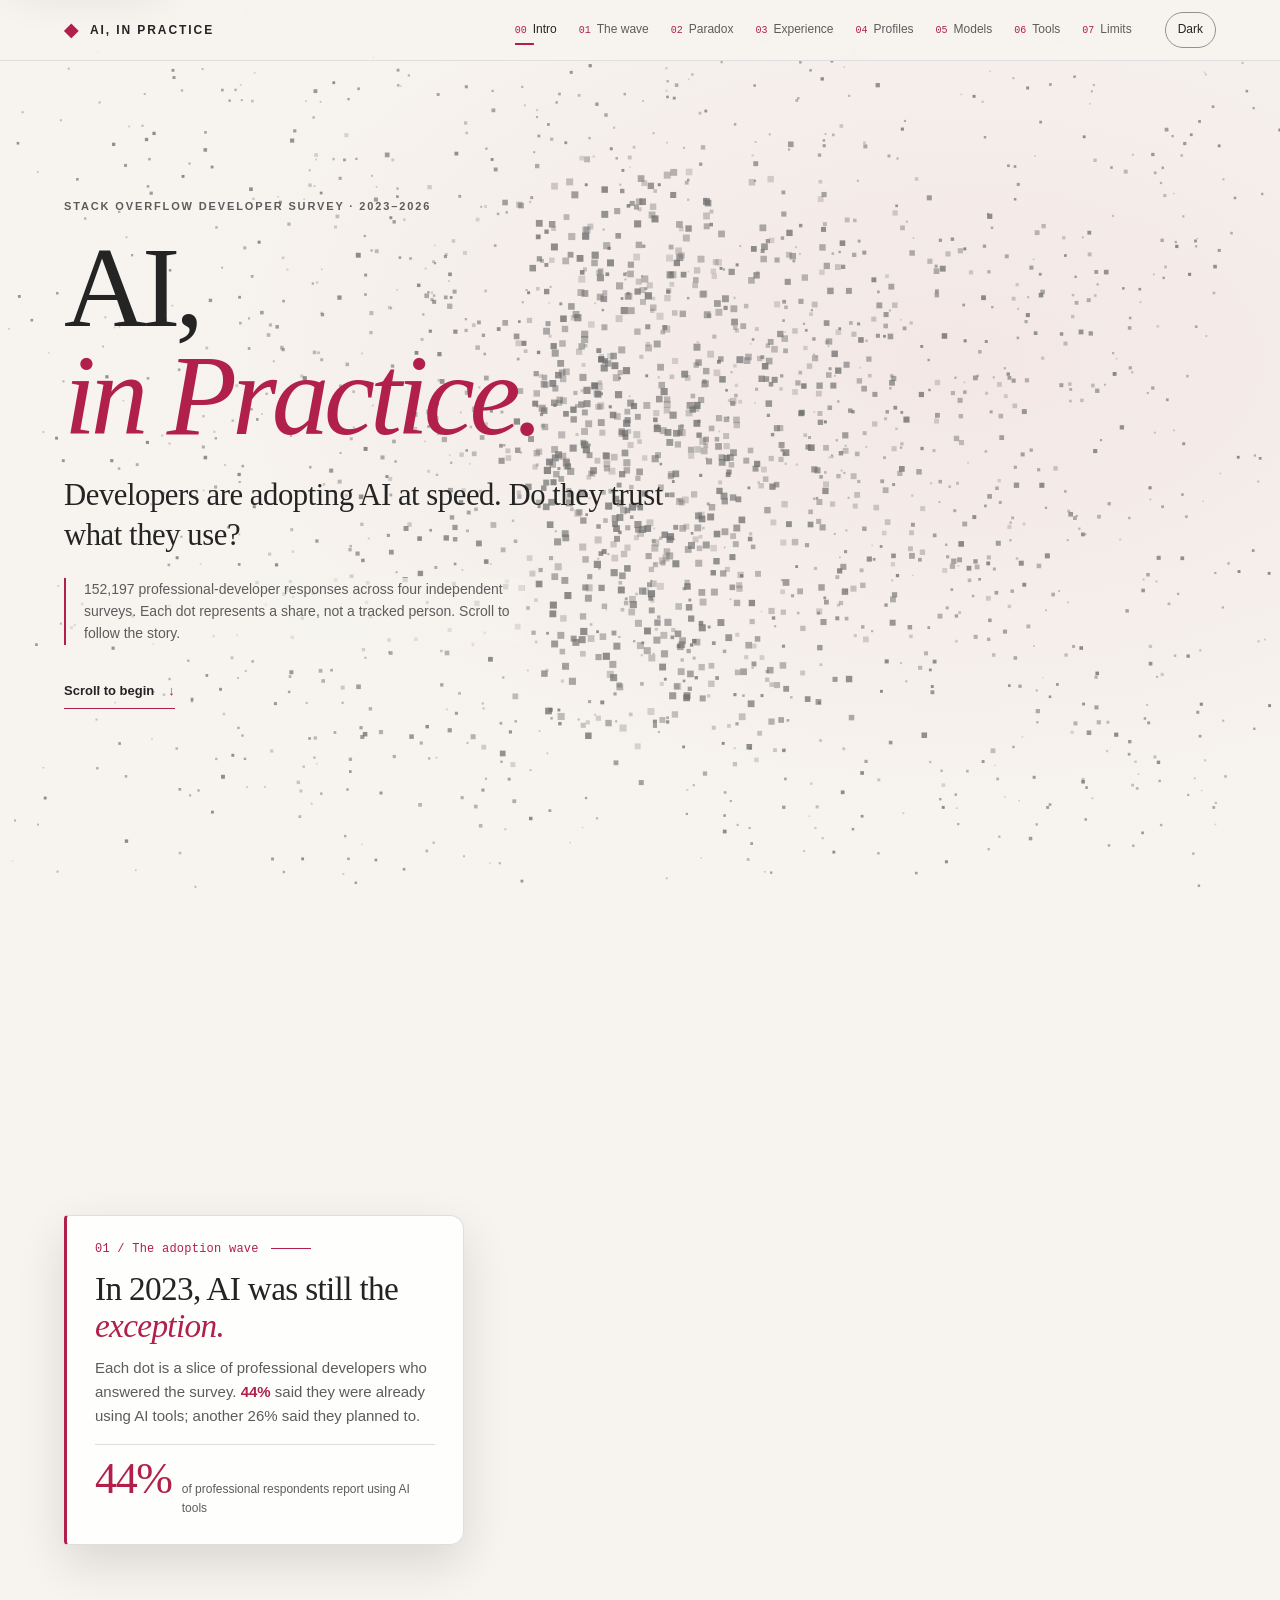
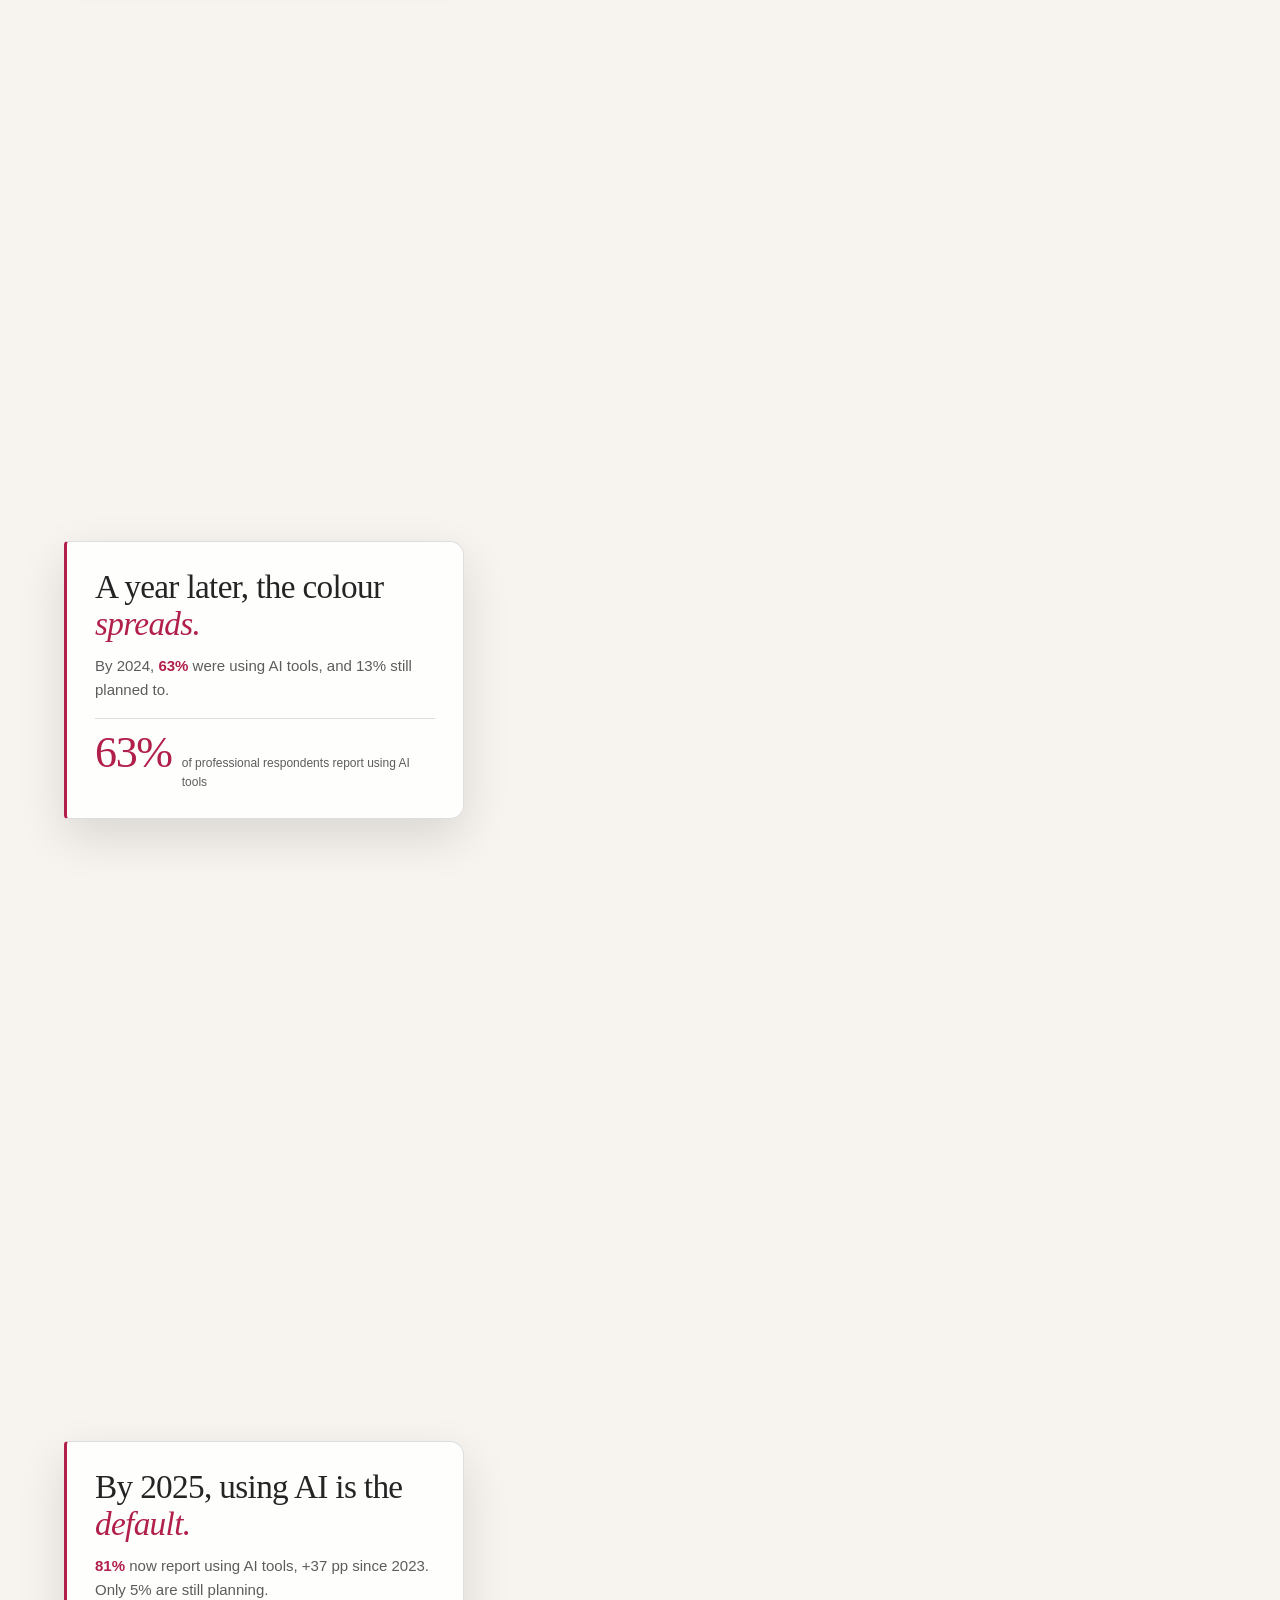
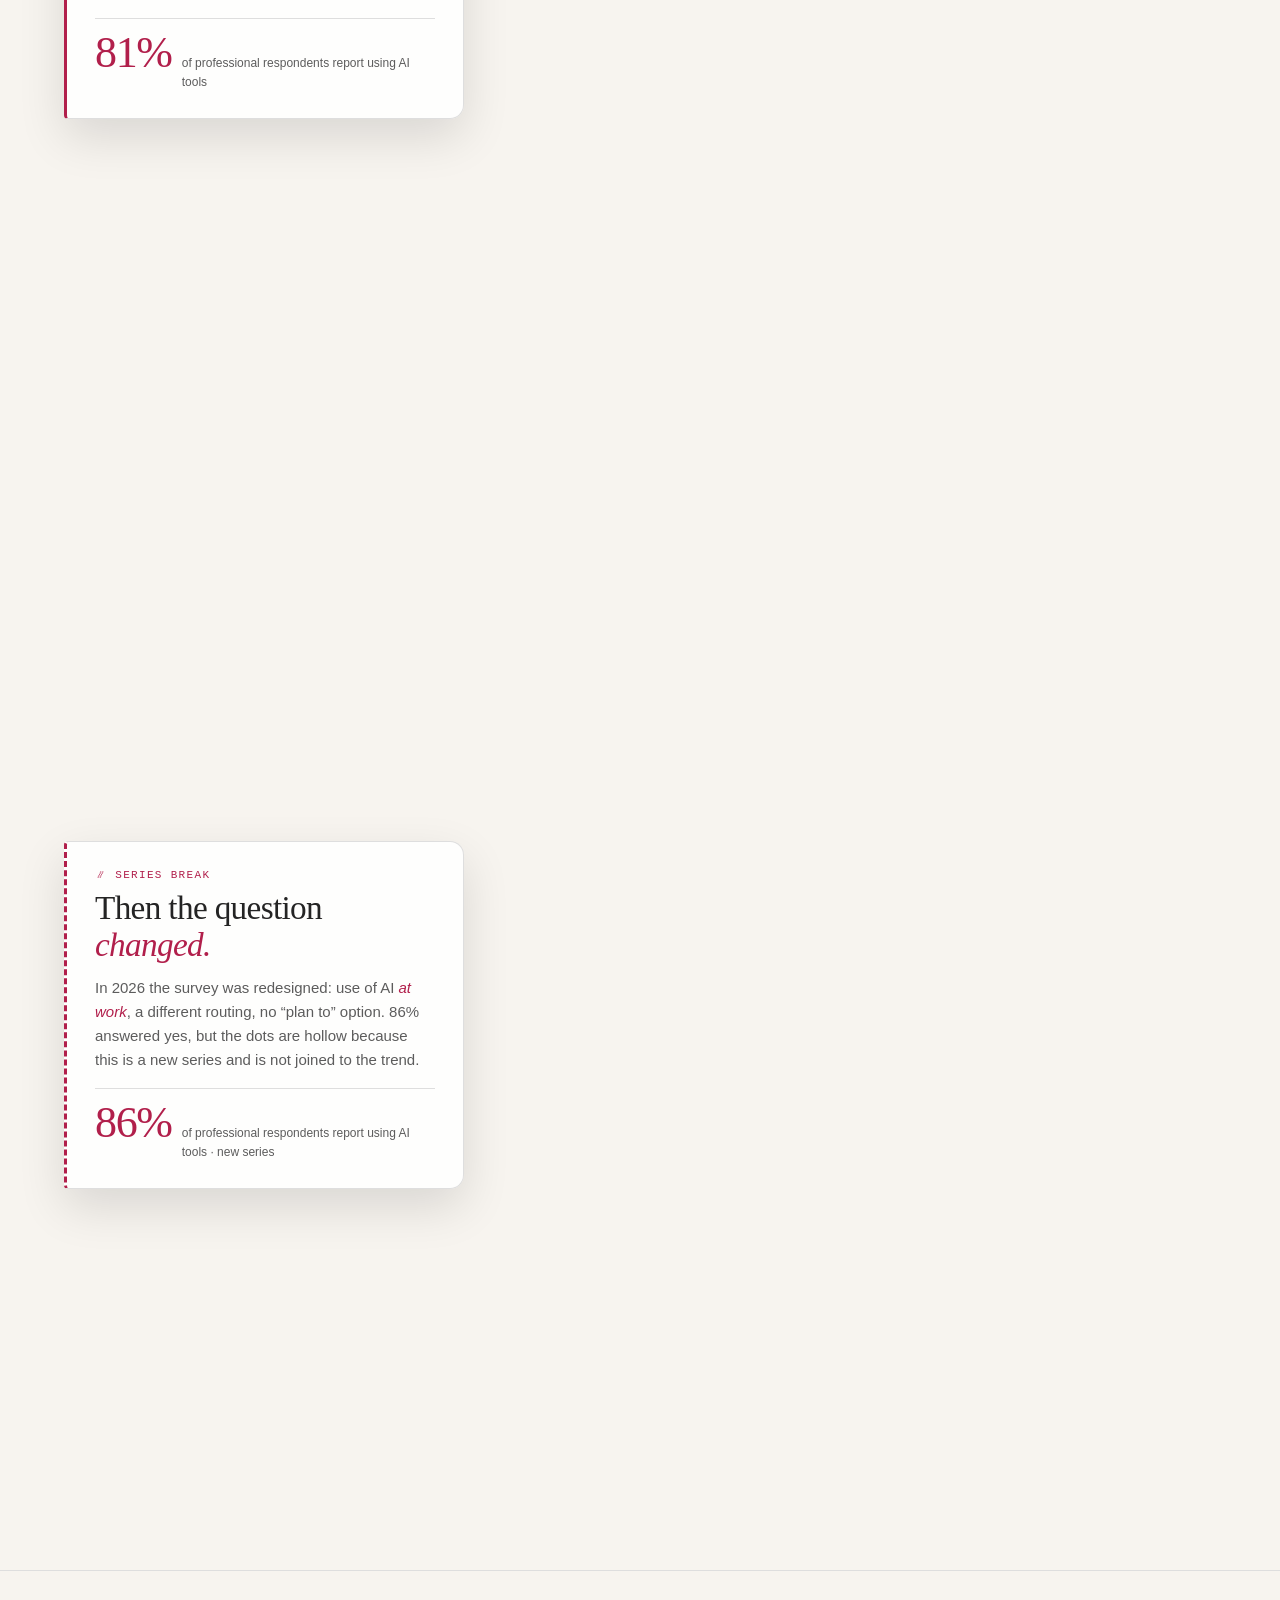
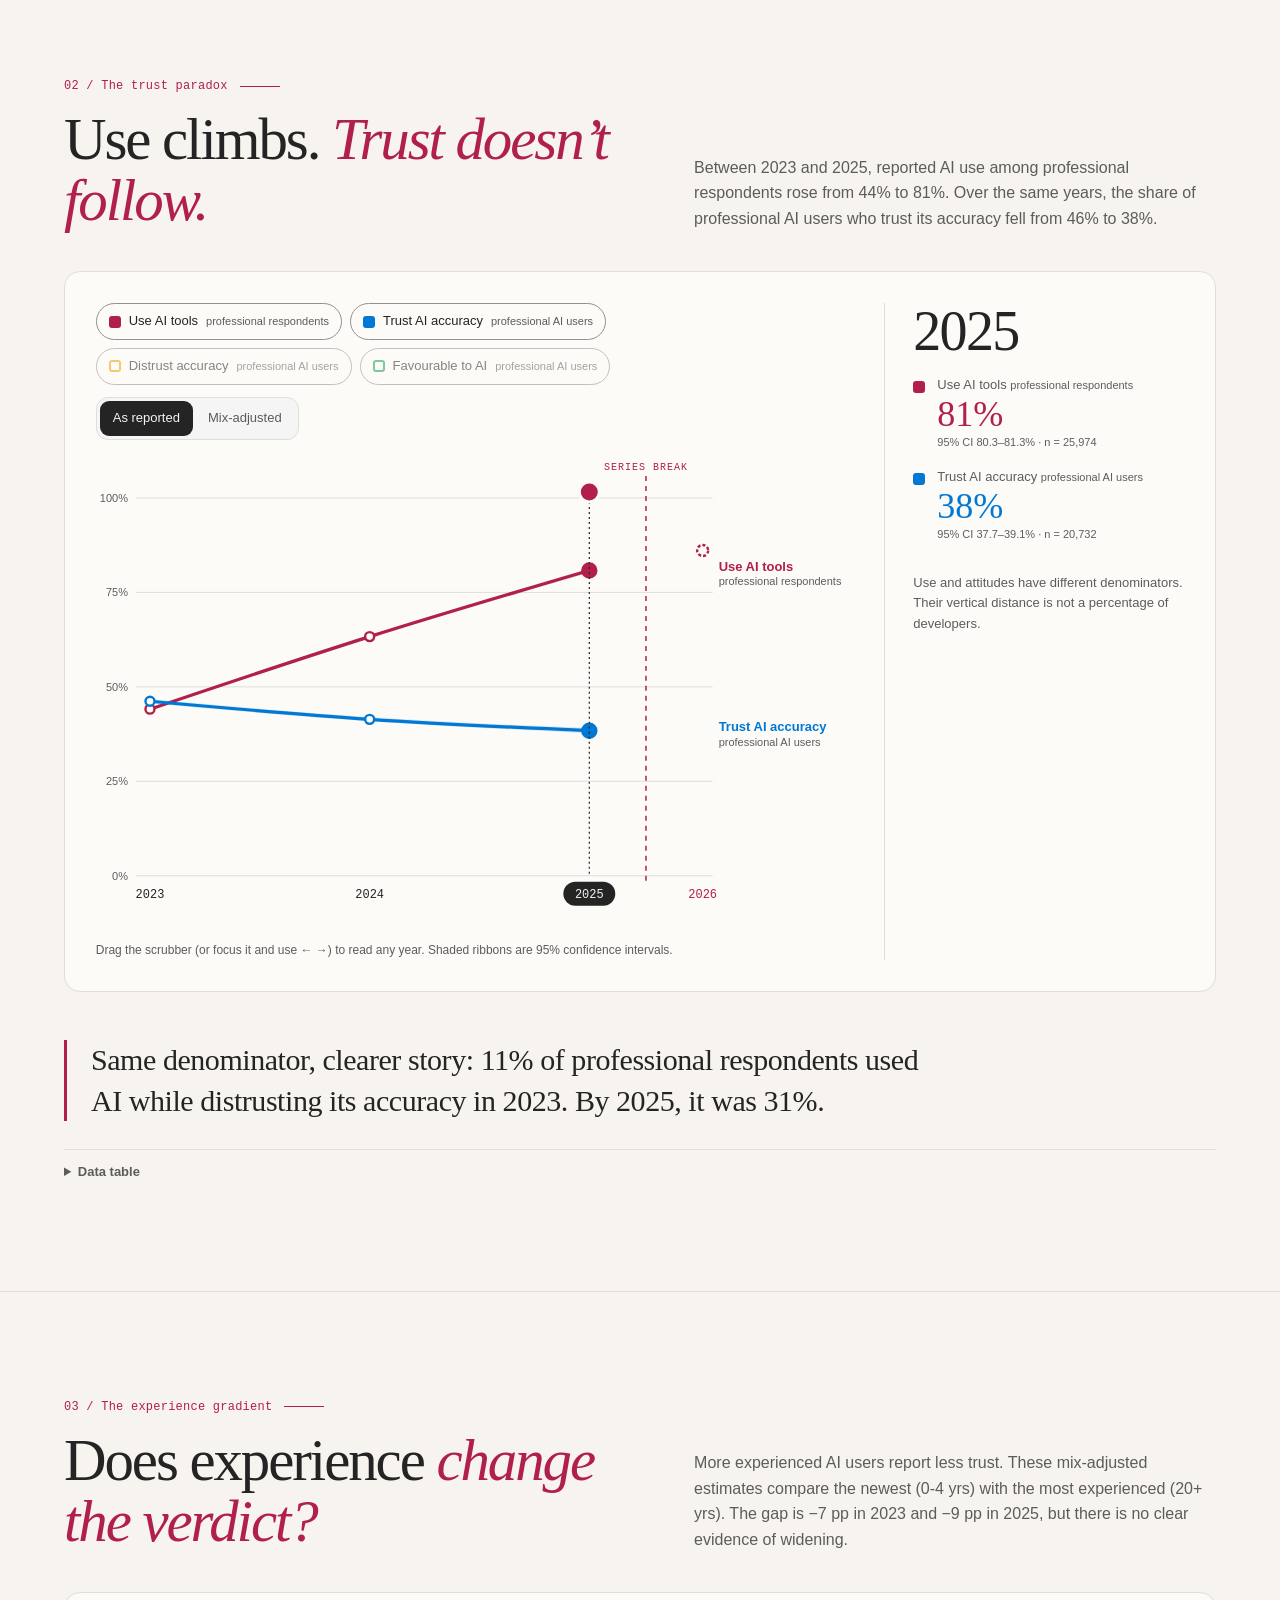
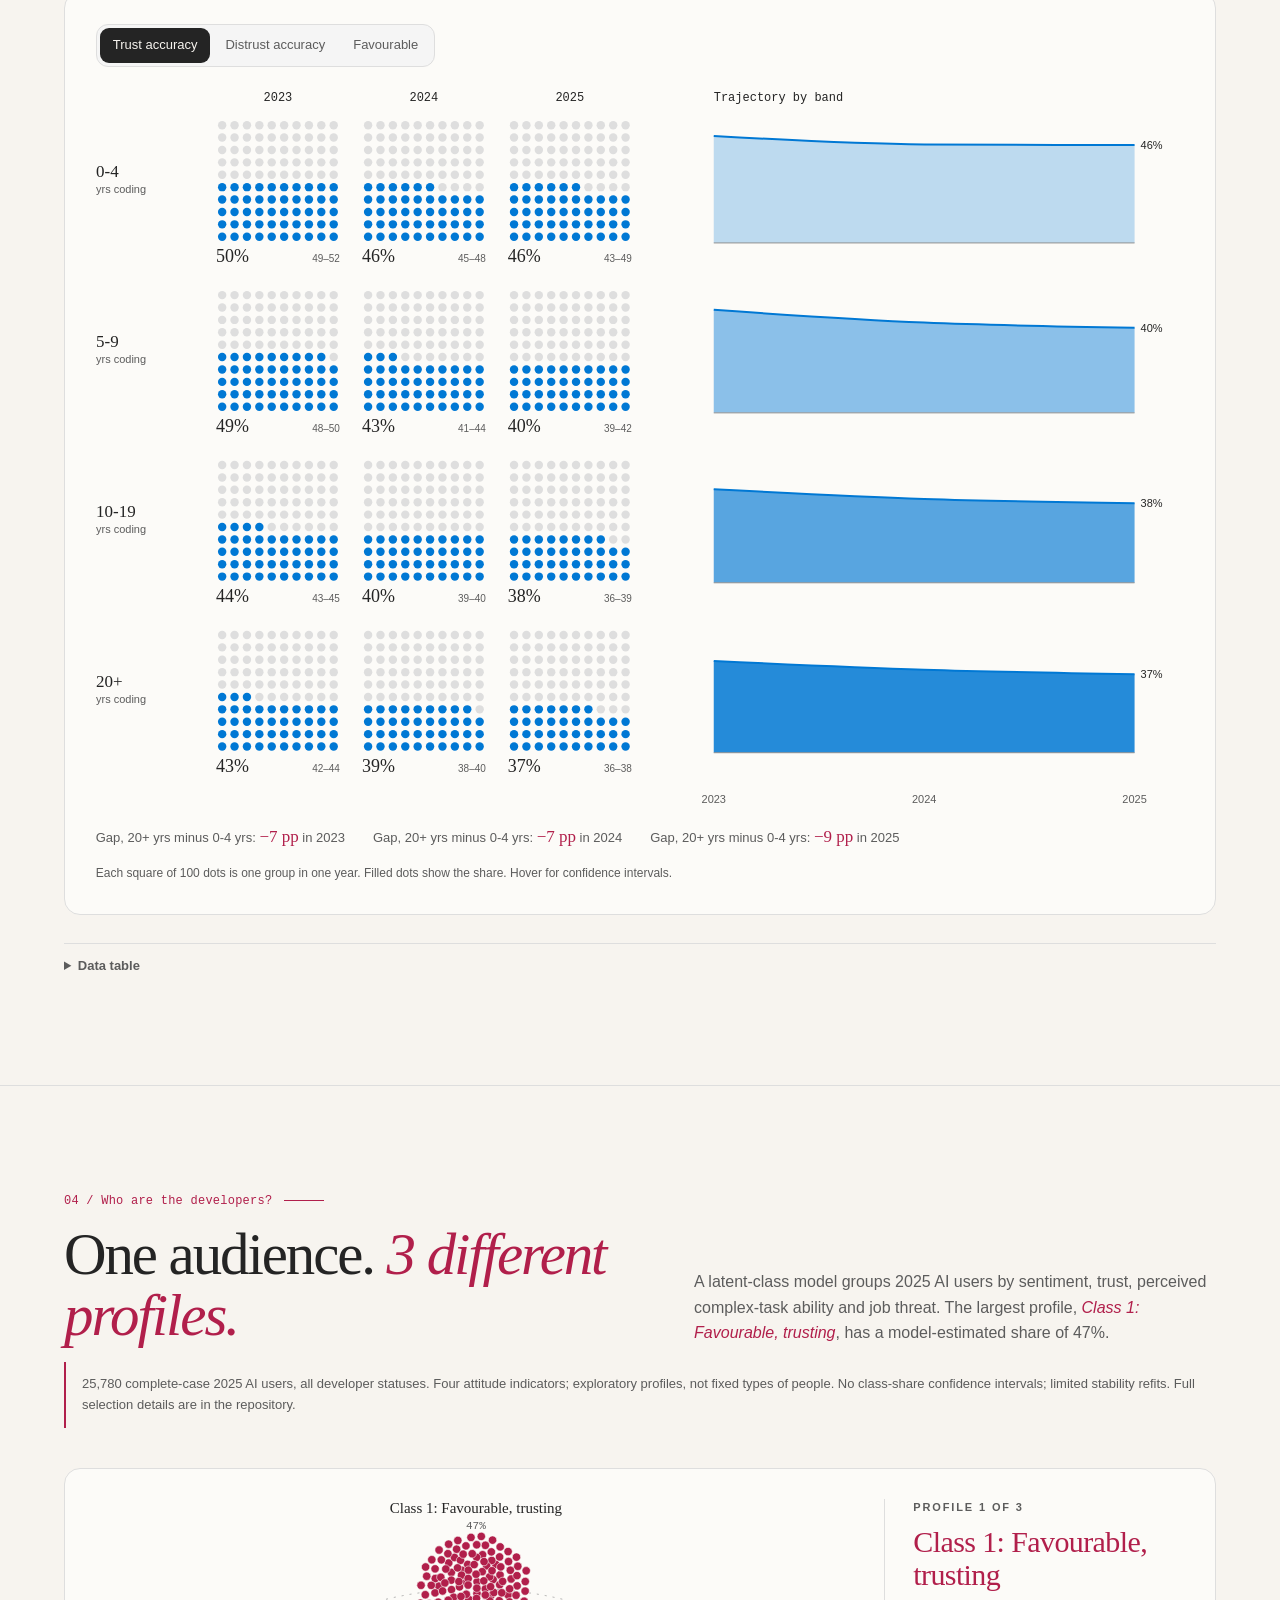
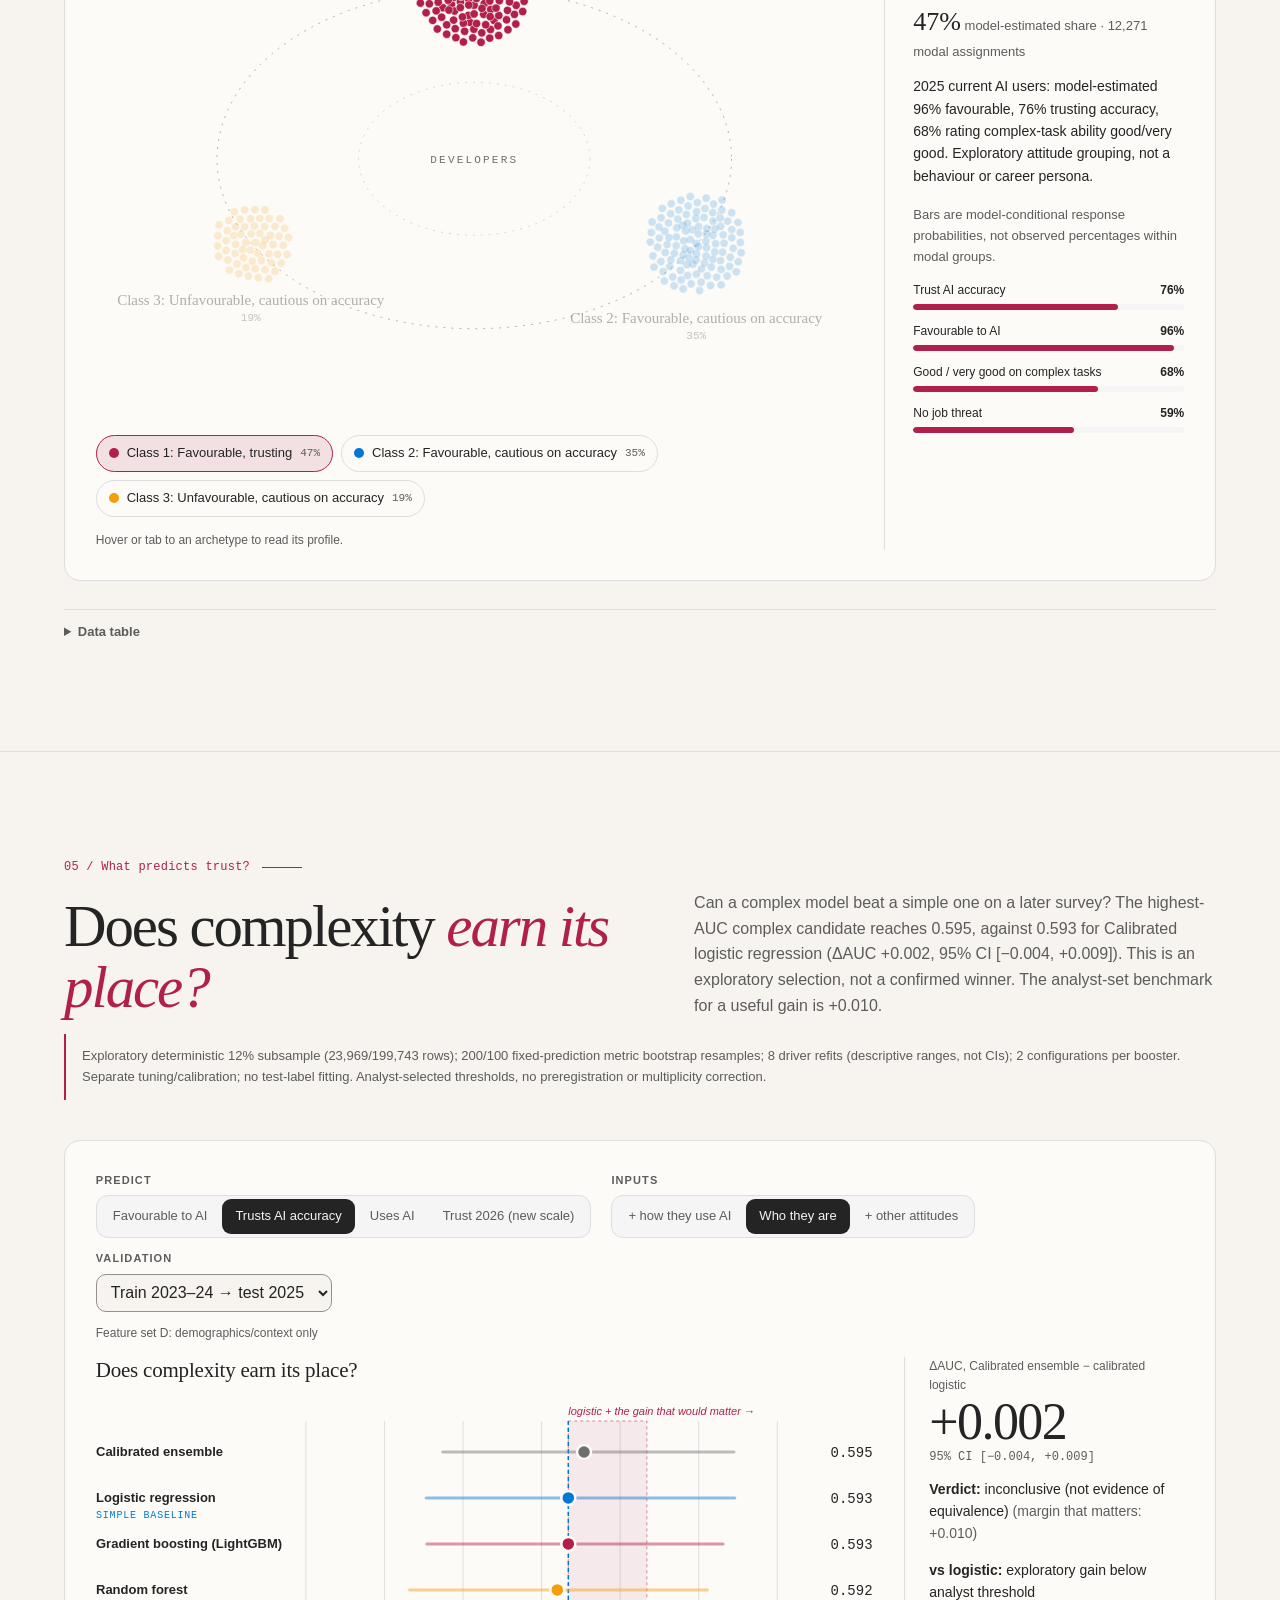
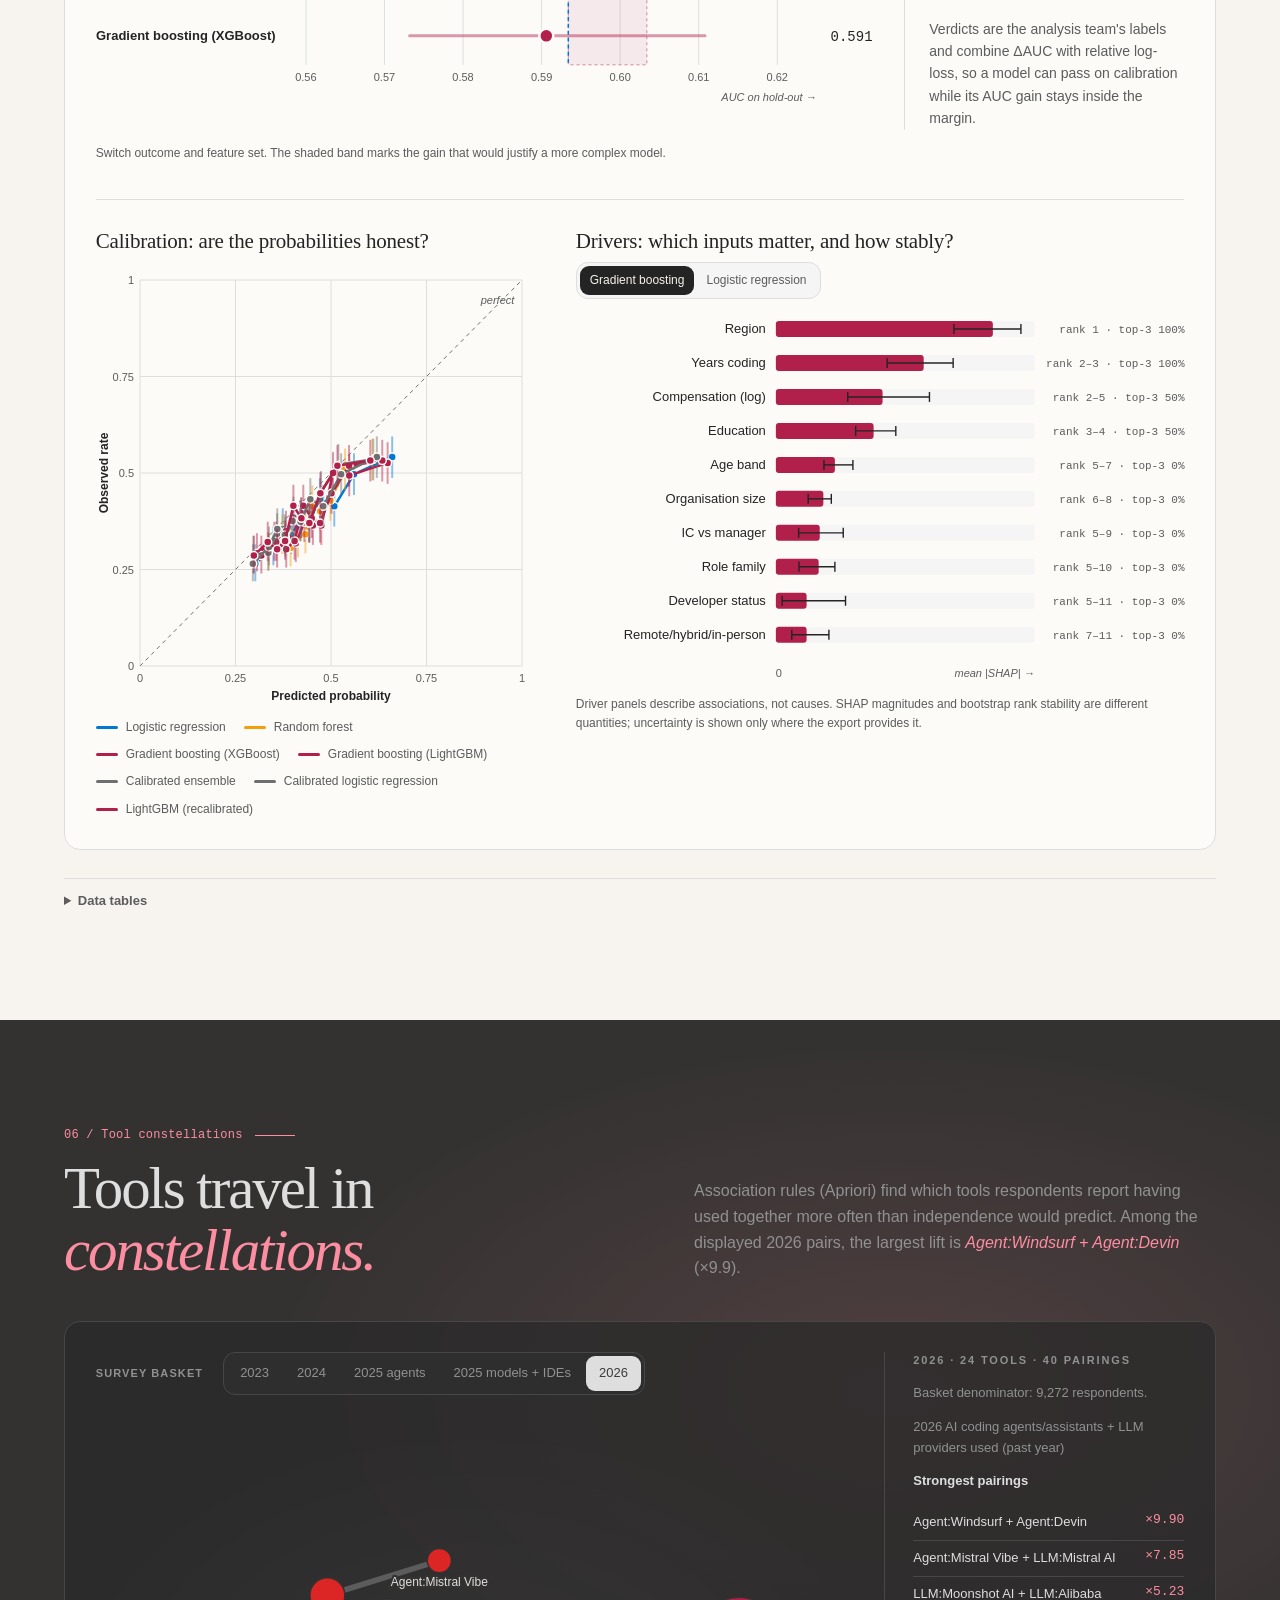
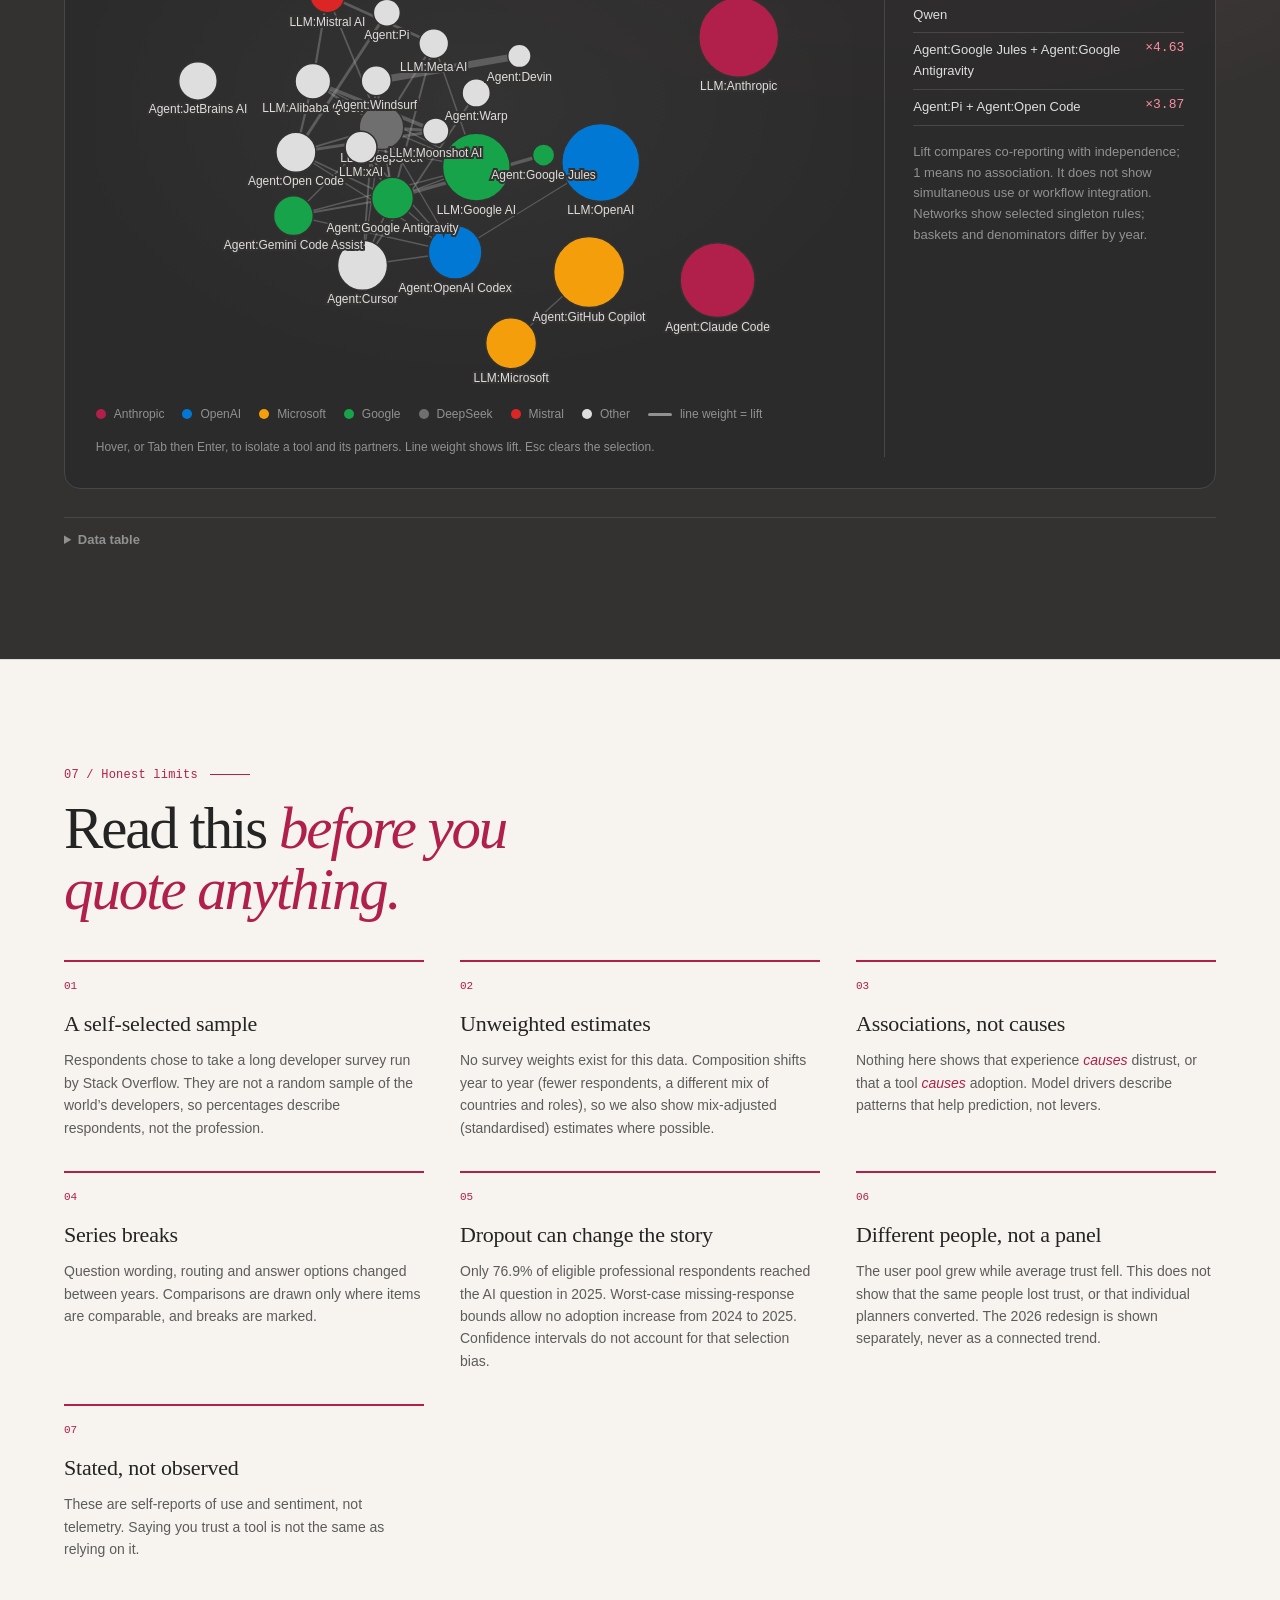
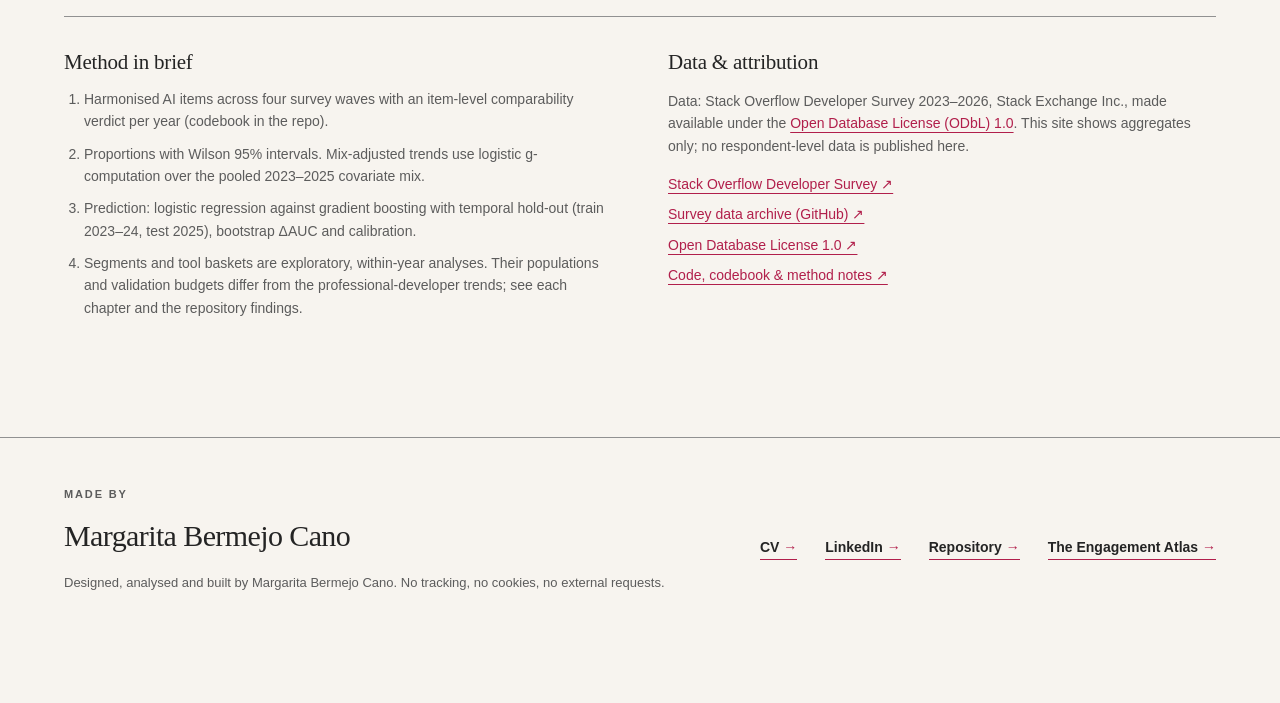
==== commit 03ed8cb7: "Rename the public story to AI, in Practice Update the hero, masthead, browser and social titles and " ====
--- a/site/index.html
+++ b/site/index.html
@@ -3,11 +3,11 @@
 <head>
   <meta charset="utf-8">
   <meta name="viewport" content="width=device-width, initial-scale=1">
-  <title>AI Adoption Atlas · How developers adopt, trust and feel about AI</title>
+  <title>AI, in Practice · How developers adopt, trust and feel about AI</title>
   <meta name="description" content="An interactive, scroll-driven data story about how developers adopt, trust and feel about AI, based on the public Stack Overflow Developer Survey 2023–2026.">
   <meta name="color-scheme" content="light dark">
   <meta name="referrer" content="no-referrer">
-  <meta property="og:title" content="AI Adoption Atlas">
+  <meta property="og:title" content="AI, in Practice">
   <meta property="og:description" content="Developers are adopting AI at speed. Do they trust what they use?">
   <link rel="icon" href="data:image/svg+xml,%3Csvg xmlns='http://www.w3.org/2000/svg' viewBox='0 0 16 16'%3E%3Crect x='3' y='3' width='10' height='10' transform='rotate(45 8 8)' fill='%23b11f4b'/%3E%3C/svg%3E">
   <script>
@@ -33,7 +33,7 @@
 
   <header class="masthead">
     <div class="masthead-inner">
-      <a class="brand" href="#ch0"><span class="brand-symbol" aria-hidden="true">◆</span>AI ADOPTION ATLAS</a>
+      <a class="brand" href="#ch0"><span class="brand-symbol" aria-hidden="true">◆</span>AI, IN PRACTICE</a>
       <nav class="chapter-nav" aria-label="Chapters">
         <ol>
           <li><a href="#ch0"><span class="nav-n">00</span><span class="nav-label">Intro</span></a></li>
@@ -73,7 +73,7 @@
         <article class="step step-hero" id="ch0">
           <div class="hero-card">
             <p class="eyebrow" data-copy="hero.kicker"></p>
-            <h1 class="hero-title" data-copy="hero.title">AI Adoption <em>Atlas.</em></h1>
+            <h1 class="hero-title" data-copy="hero.title">AI, <em>in Practice.</em></h1>
             <p class="standfirst" data-copy="hero.promise"></p>
             <p class="hero-note" data-copy="hero.note"></p>
             <a class="scroll-cue" href="#ch1"><span data-copy="hero.cue">Scroll to begin</span><span class="cue-arrow" aria-hidden="true">↓</span></a>
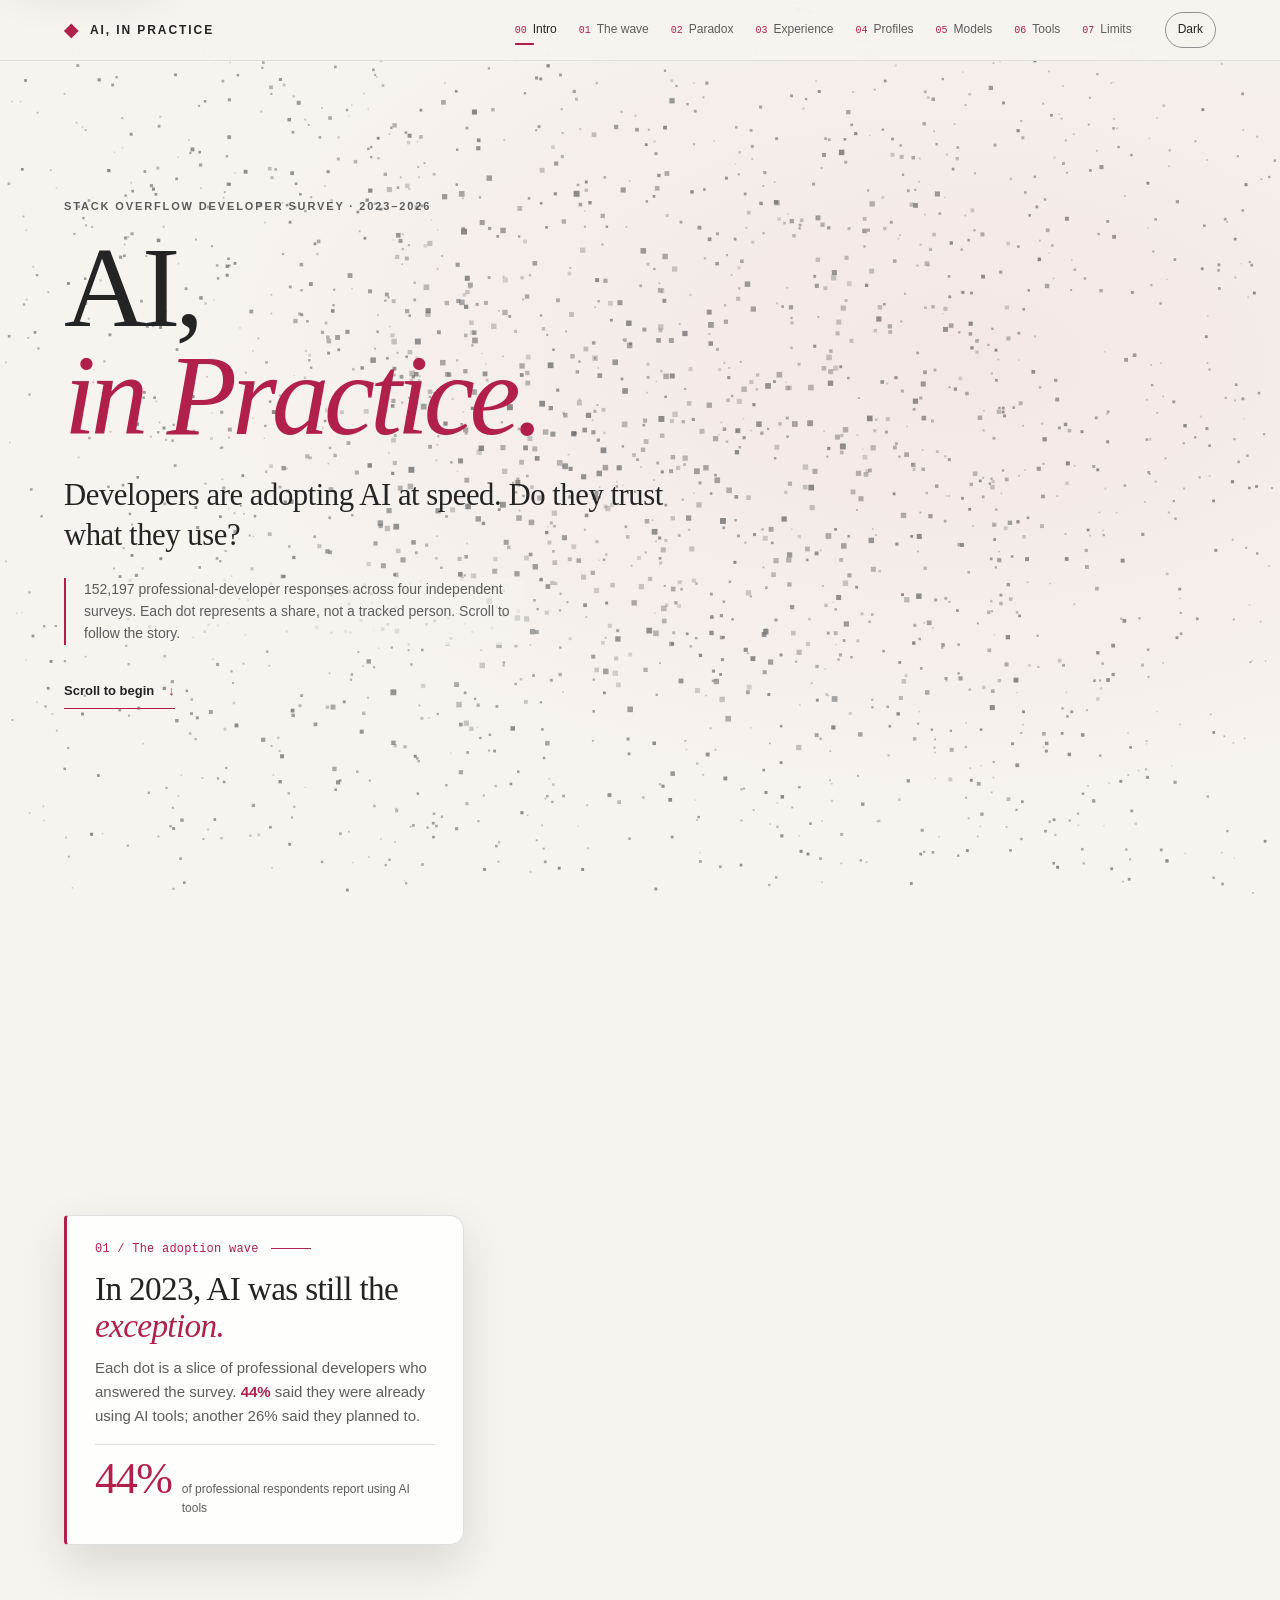
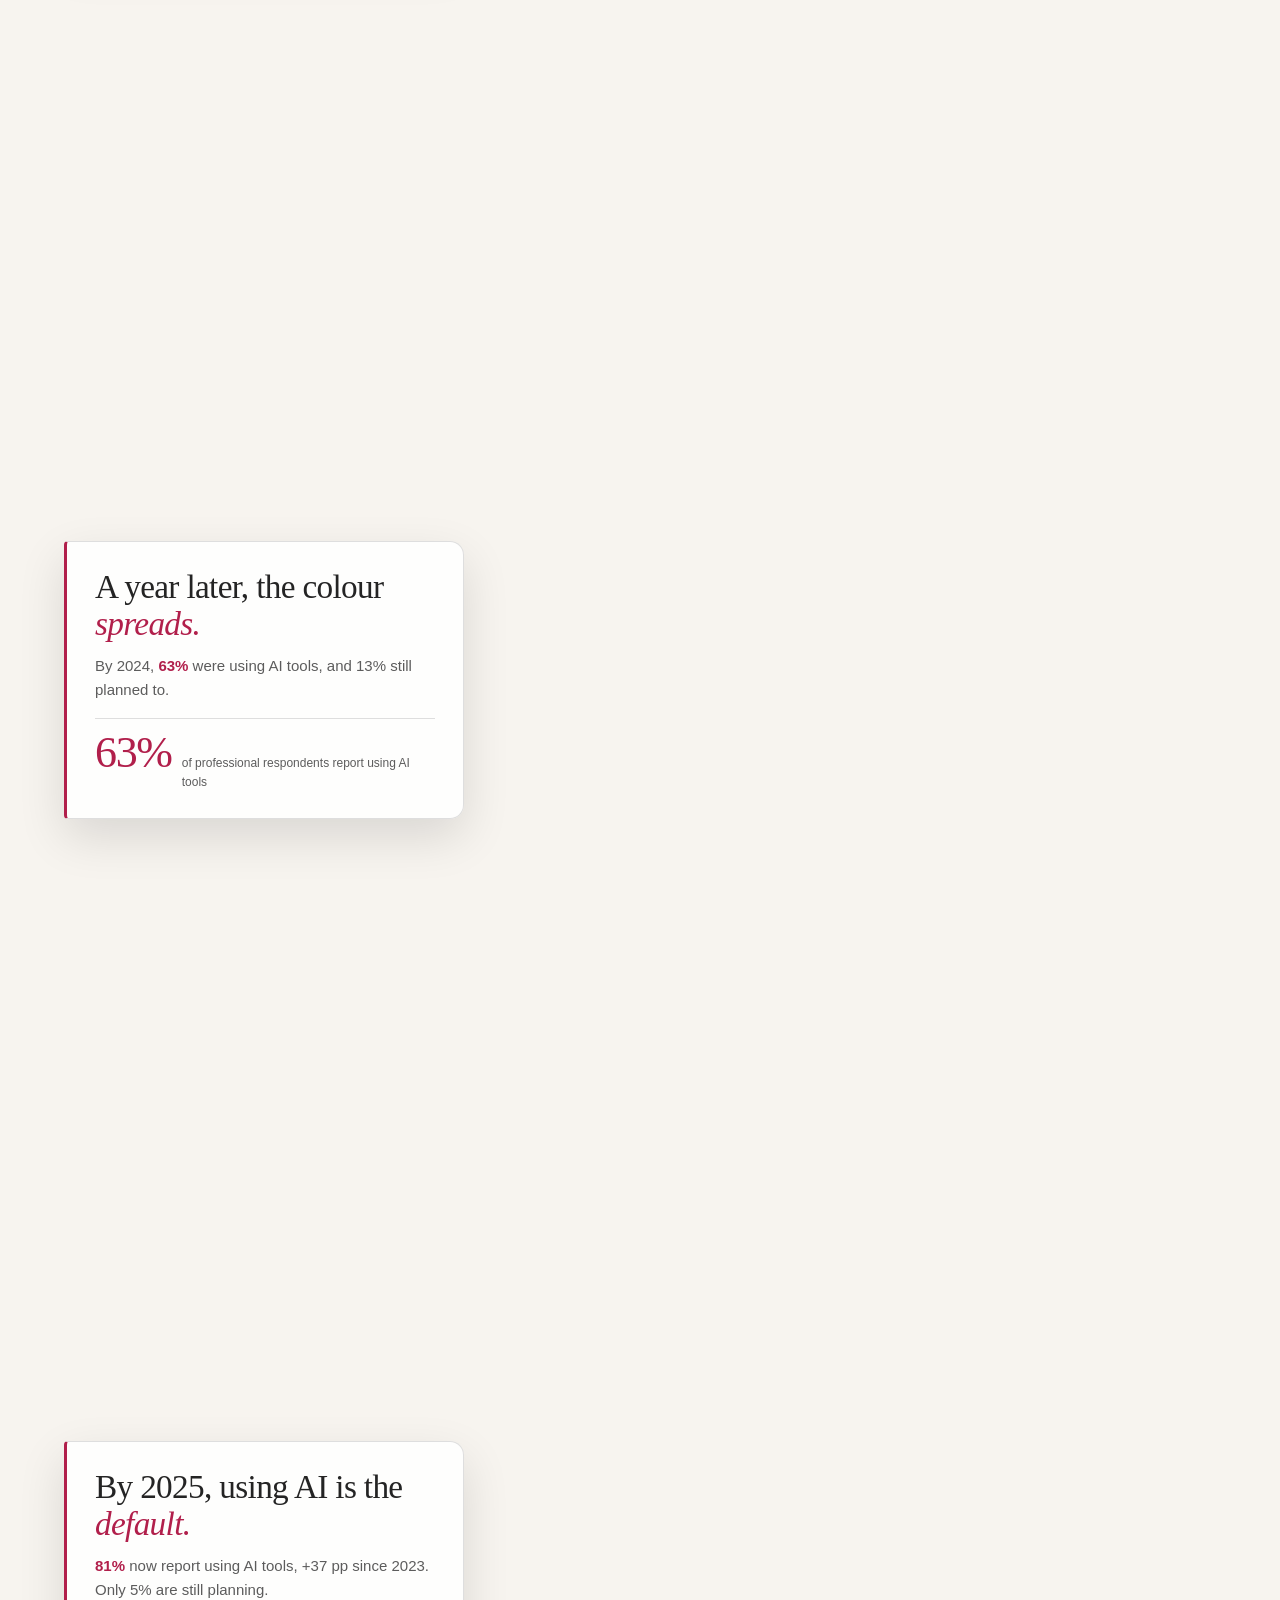
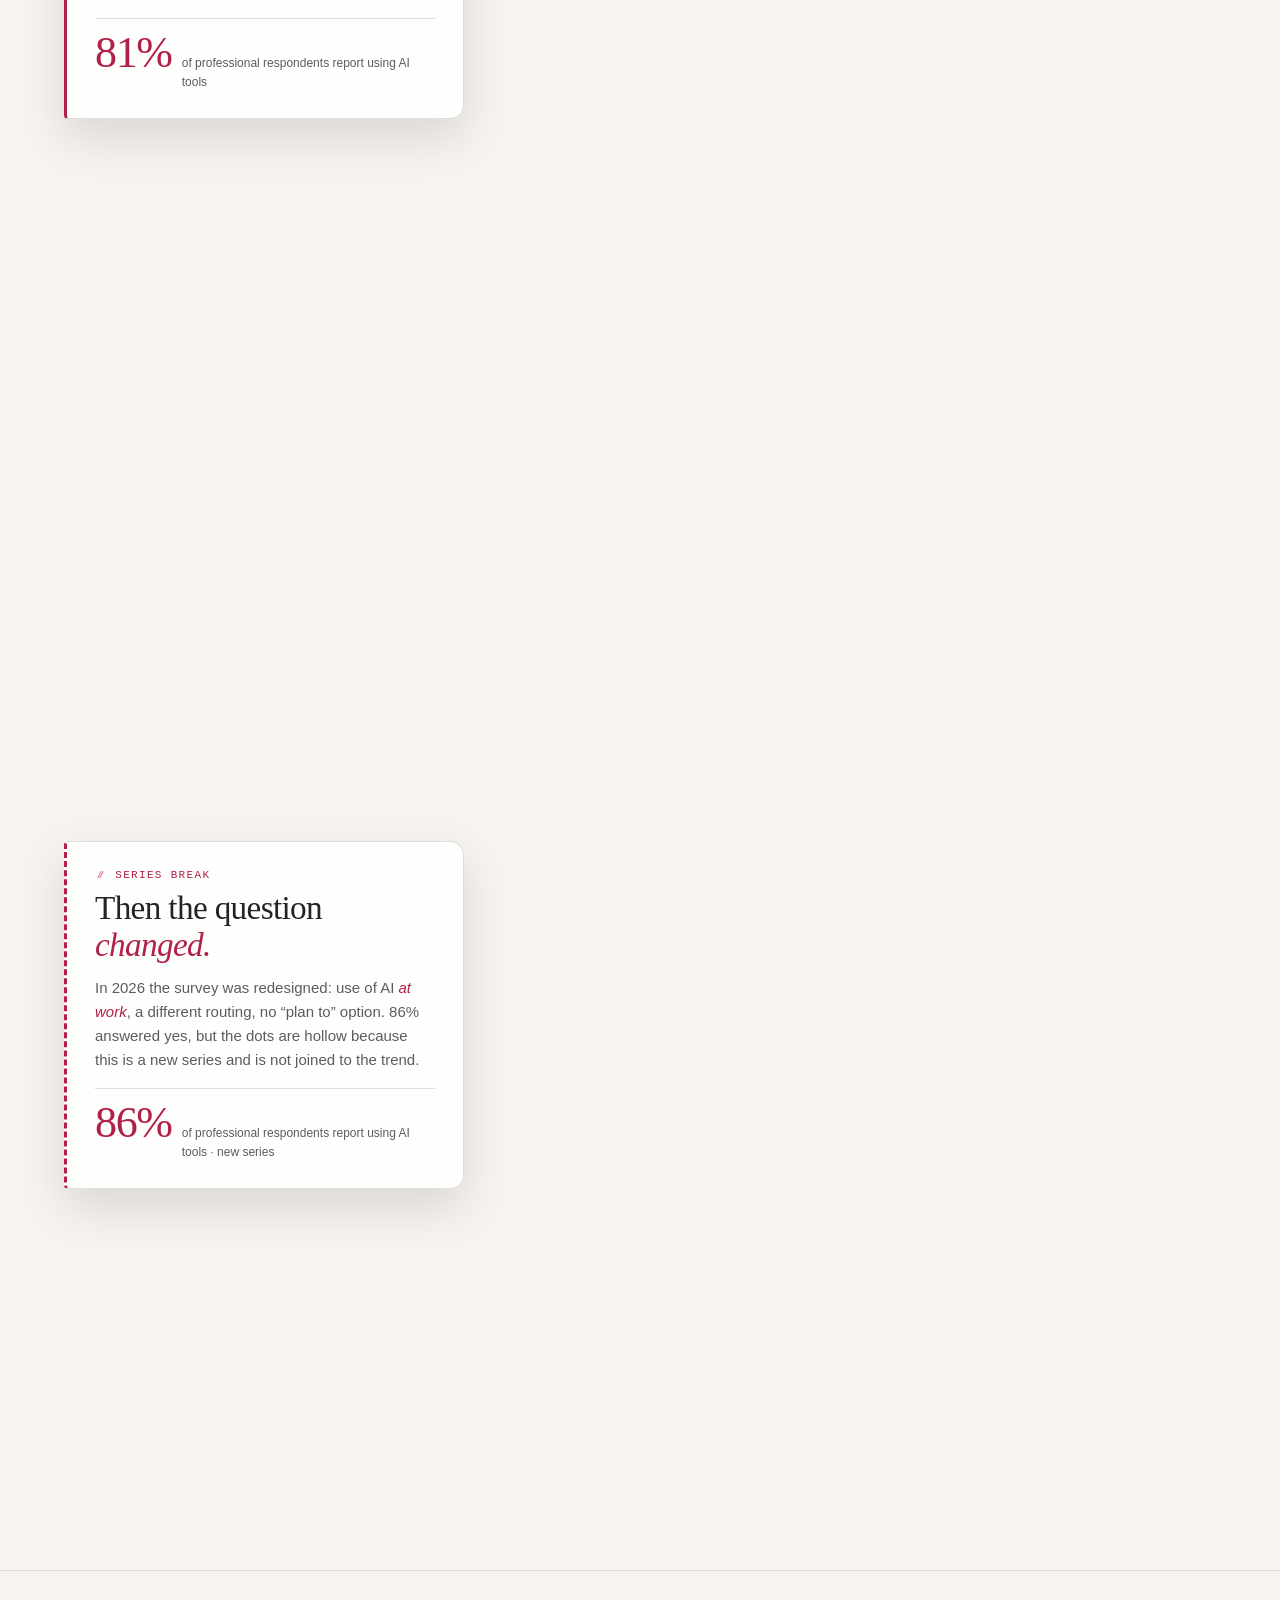
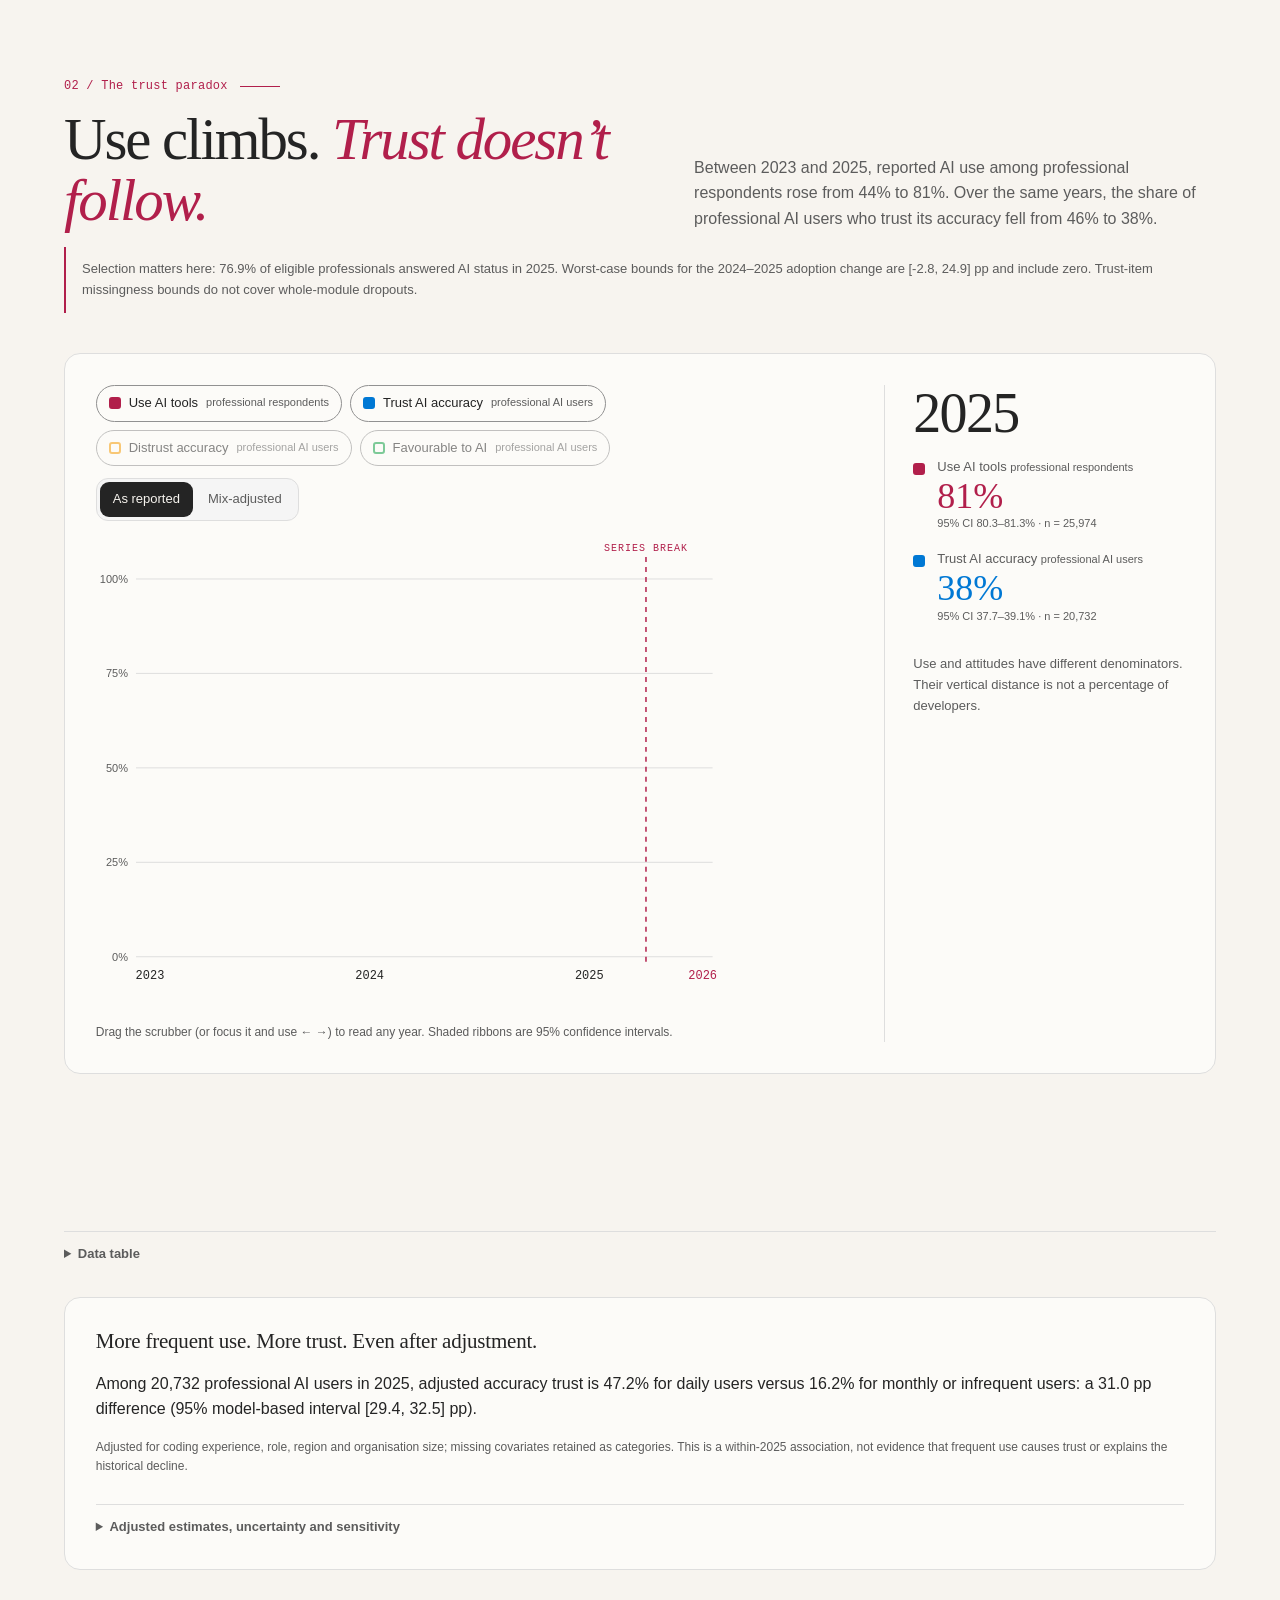
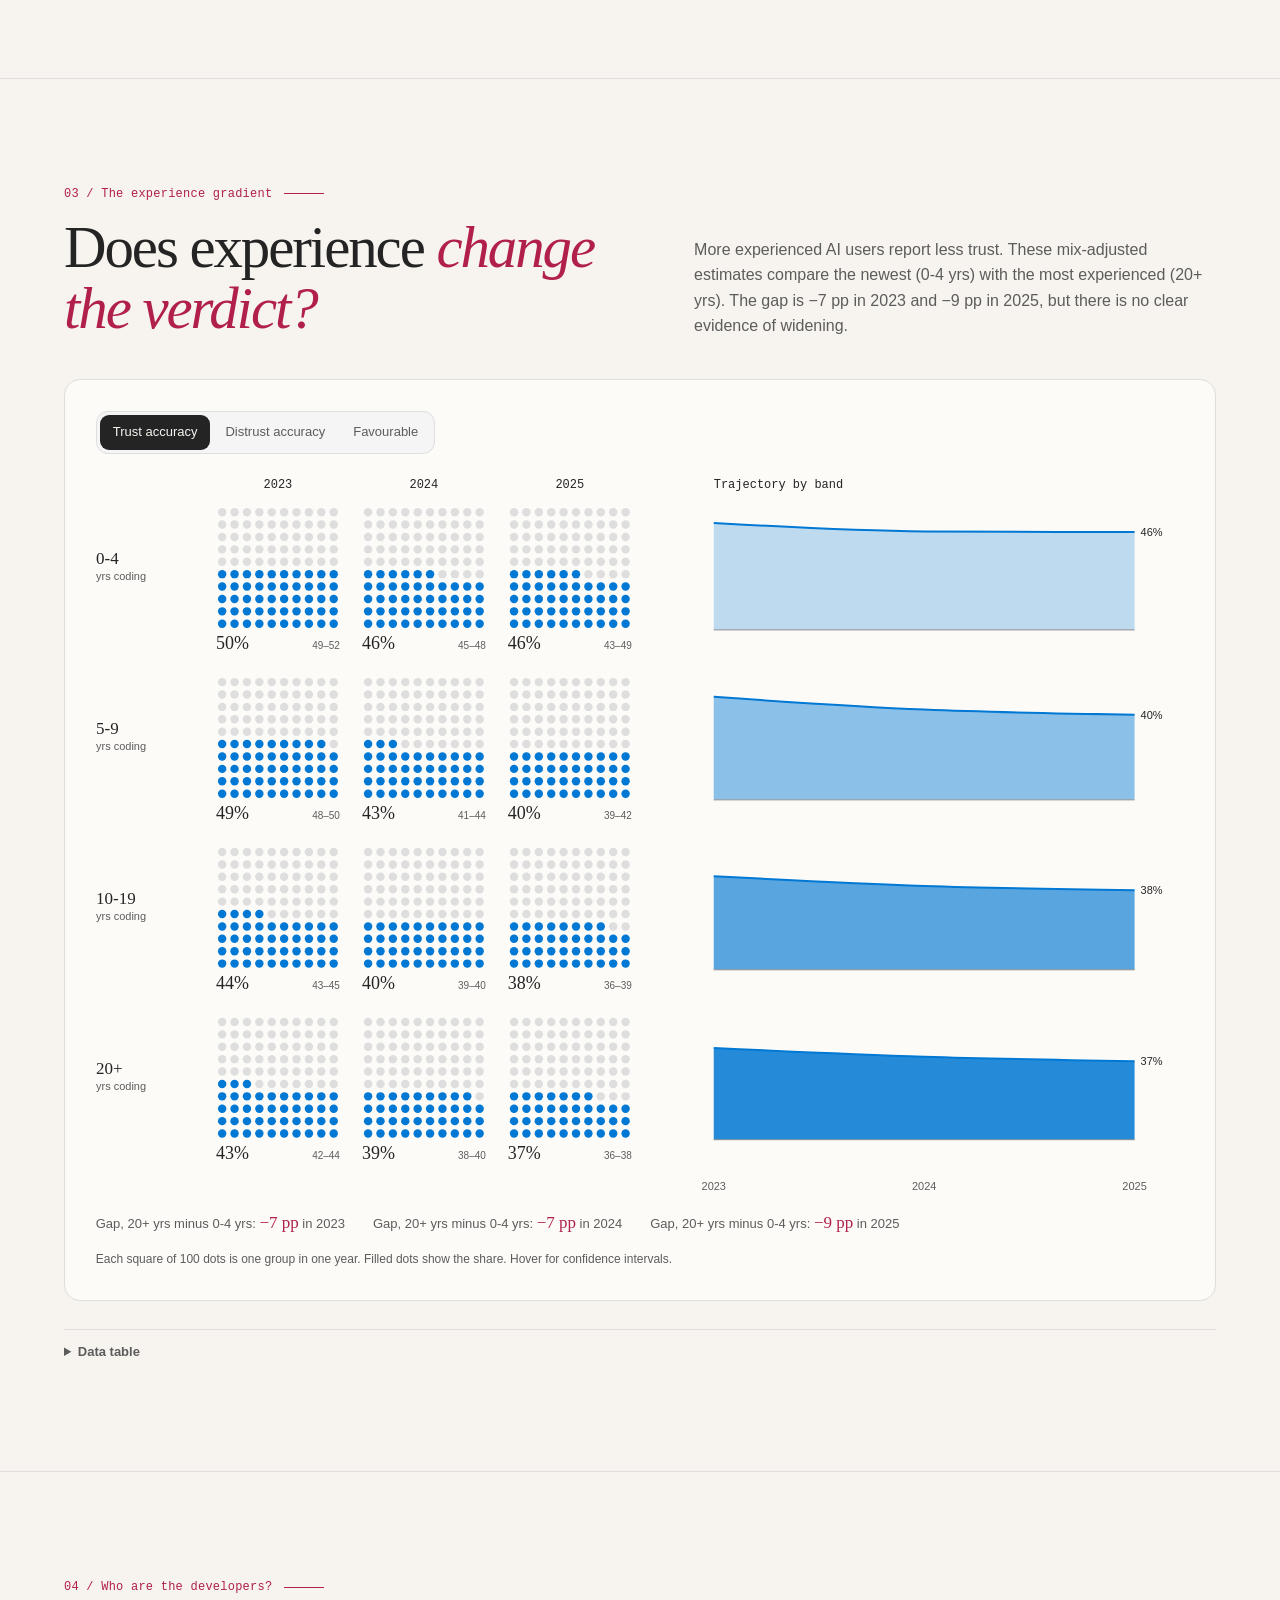
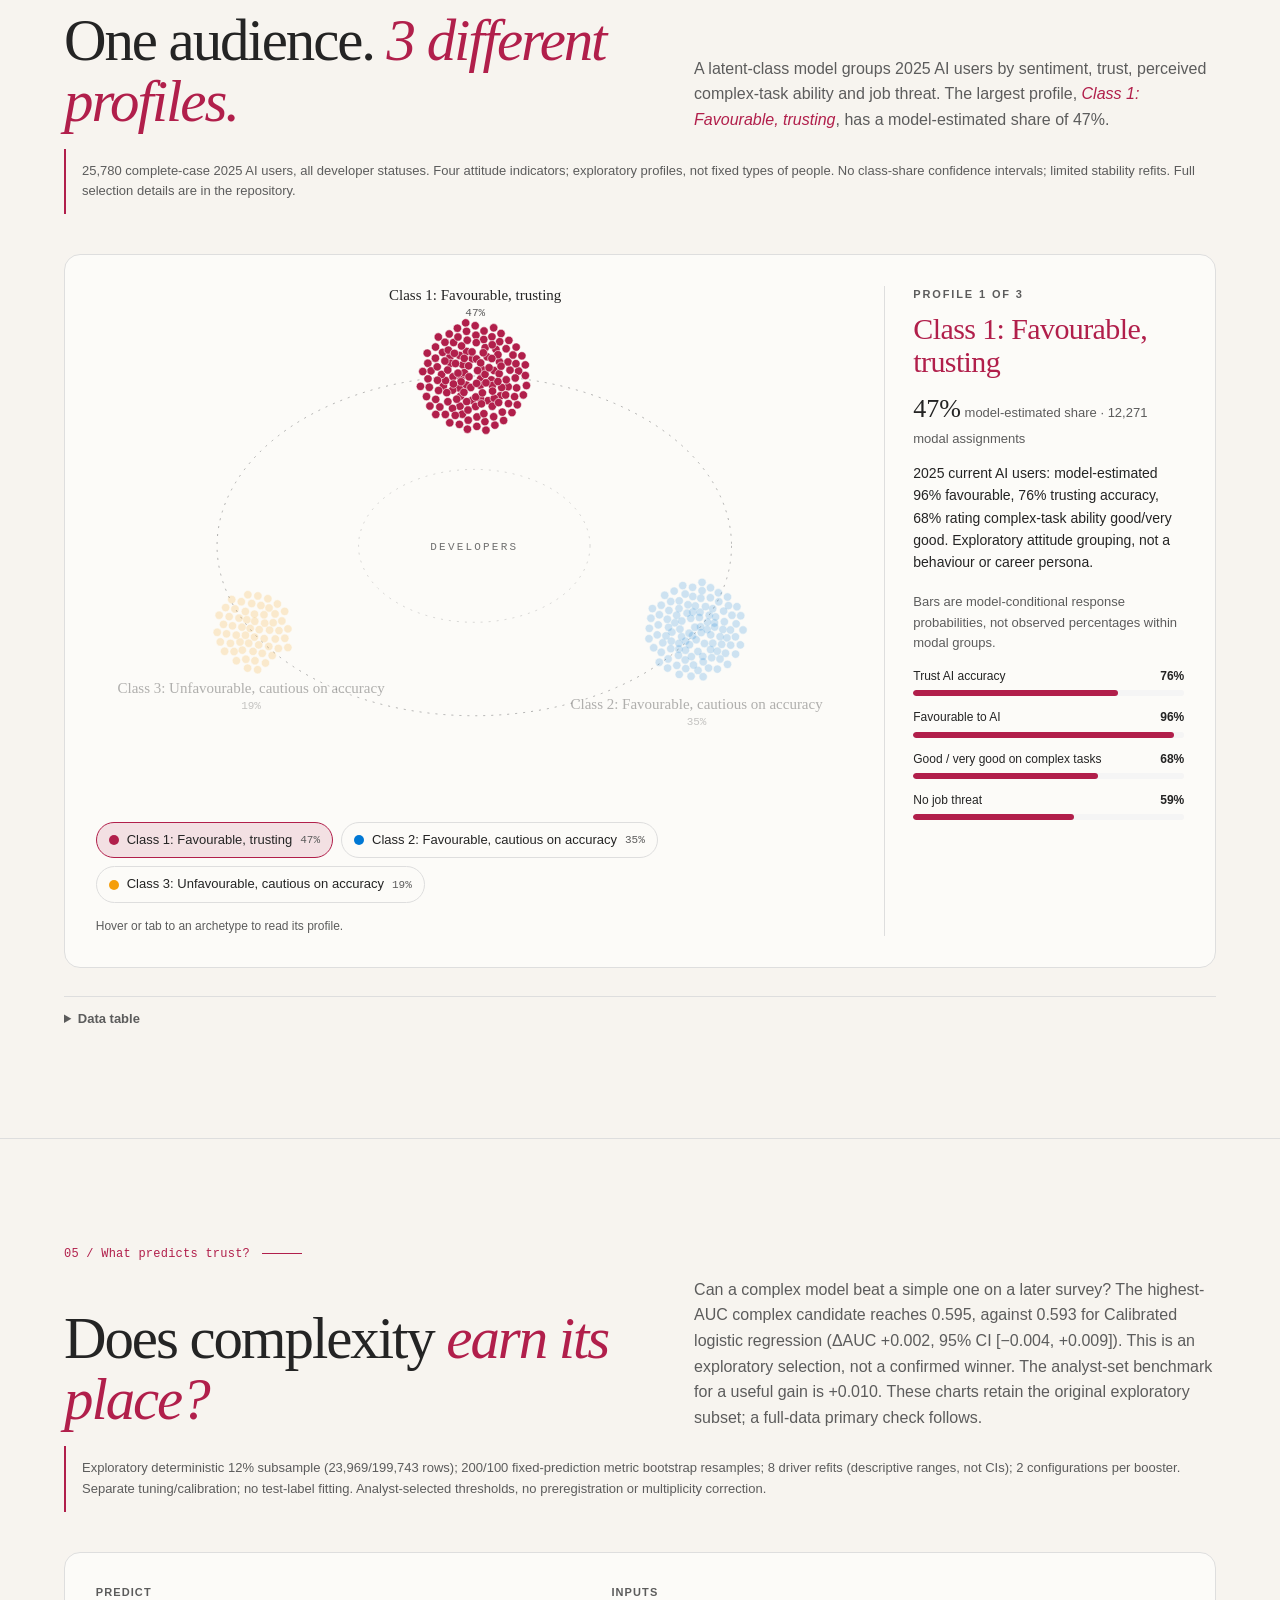
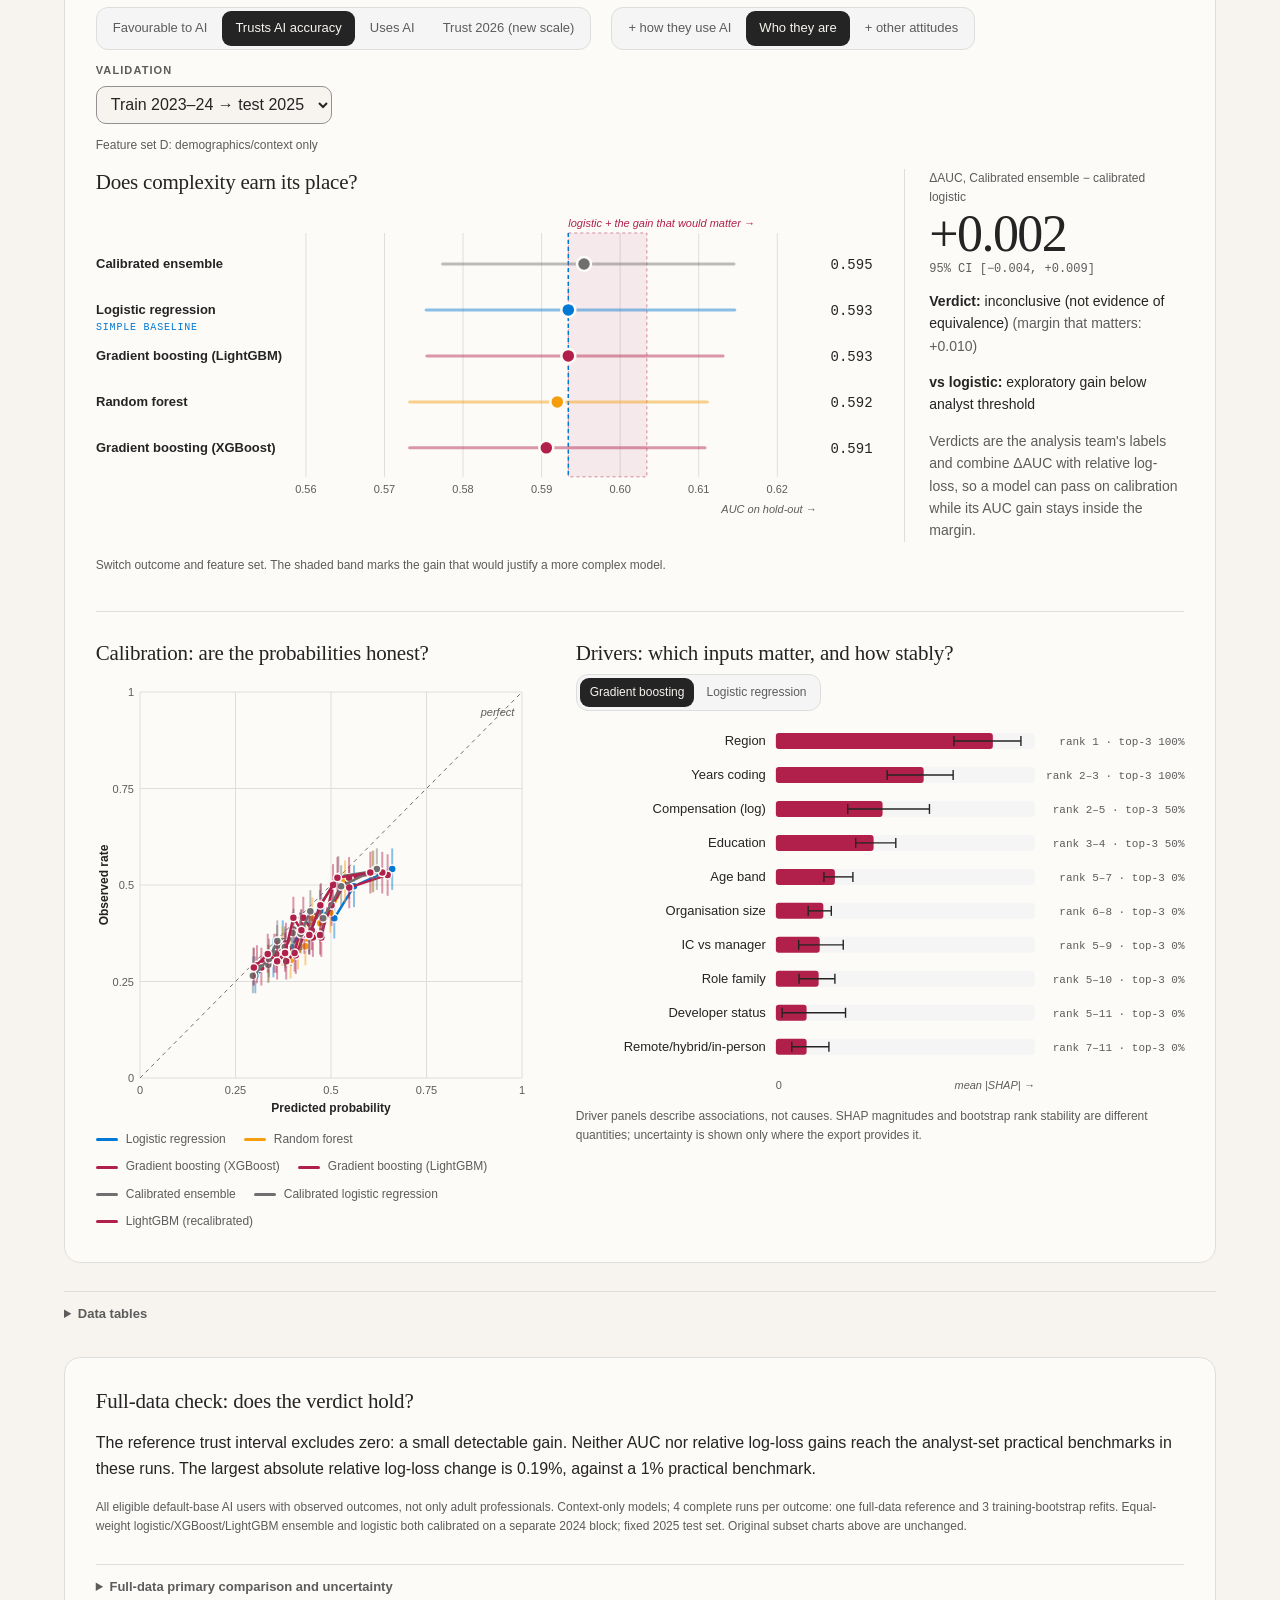
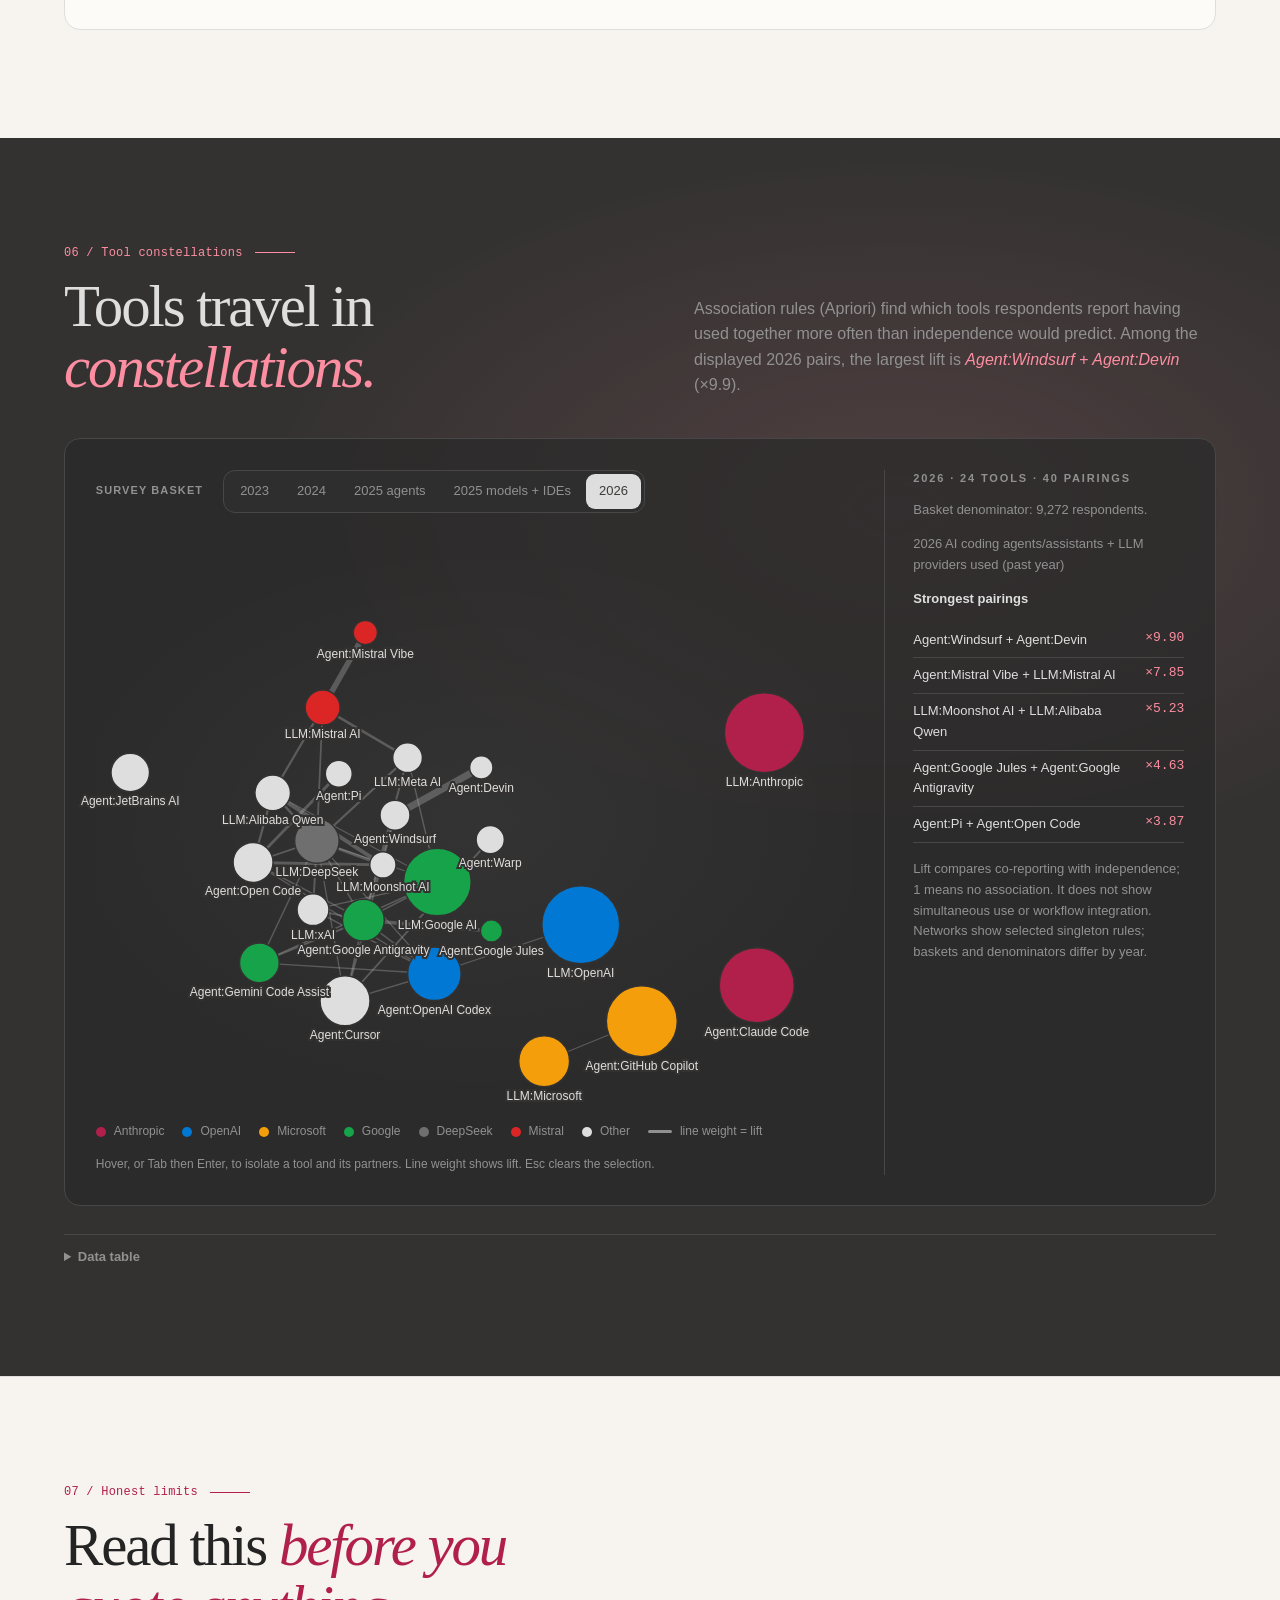
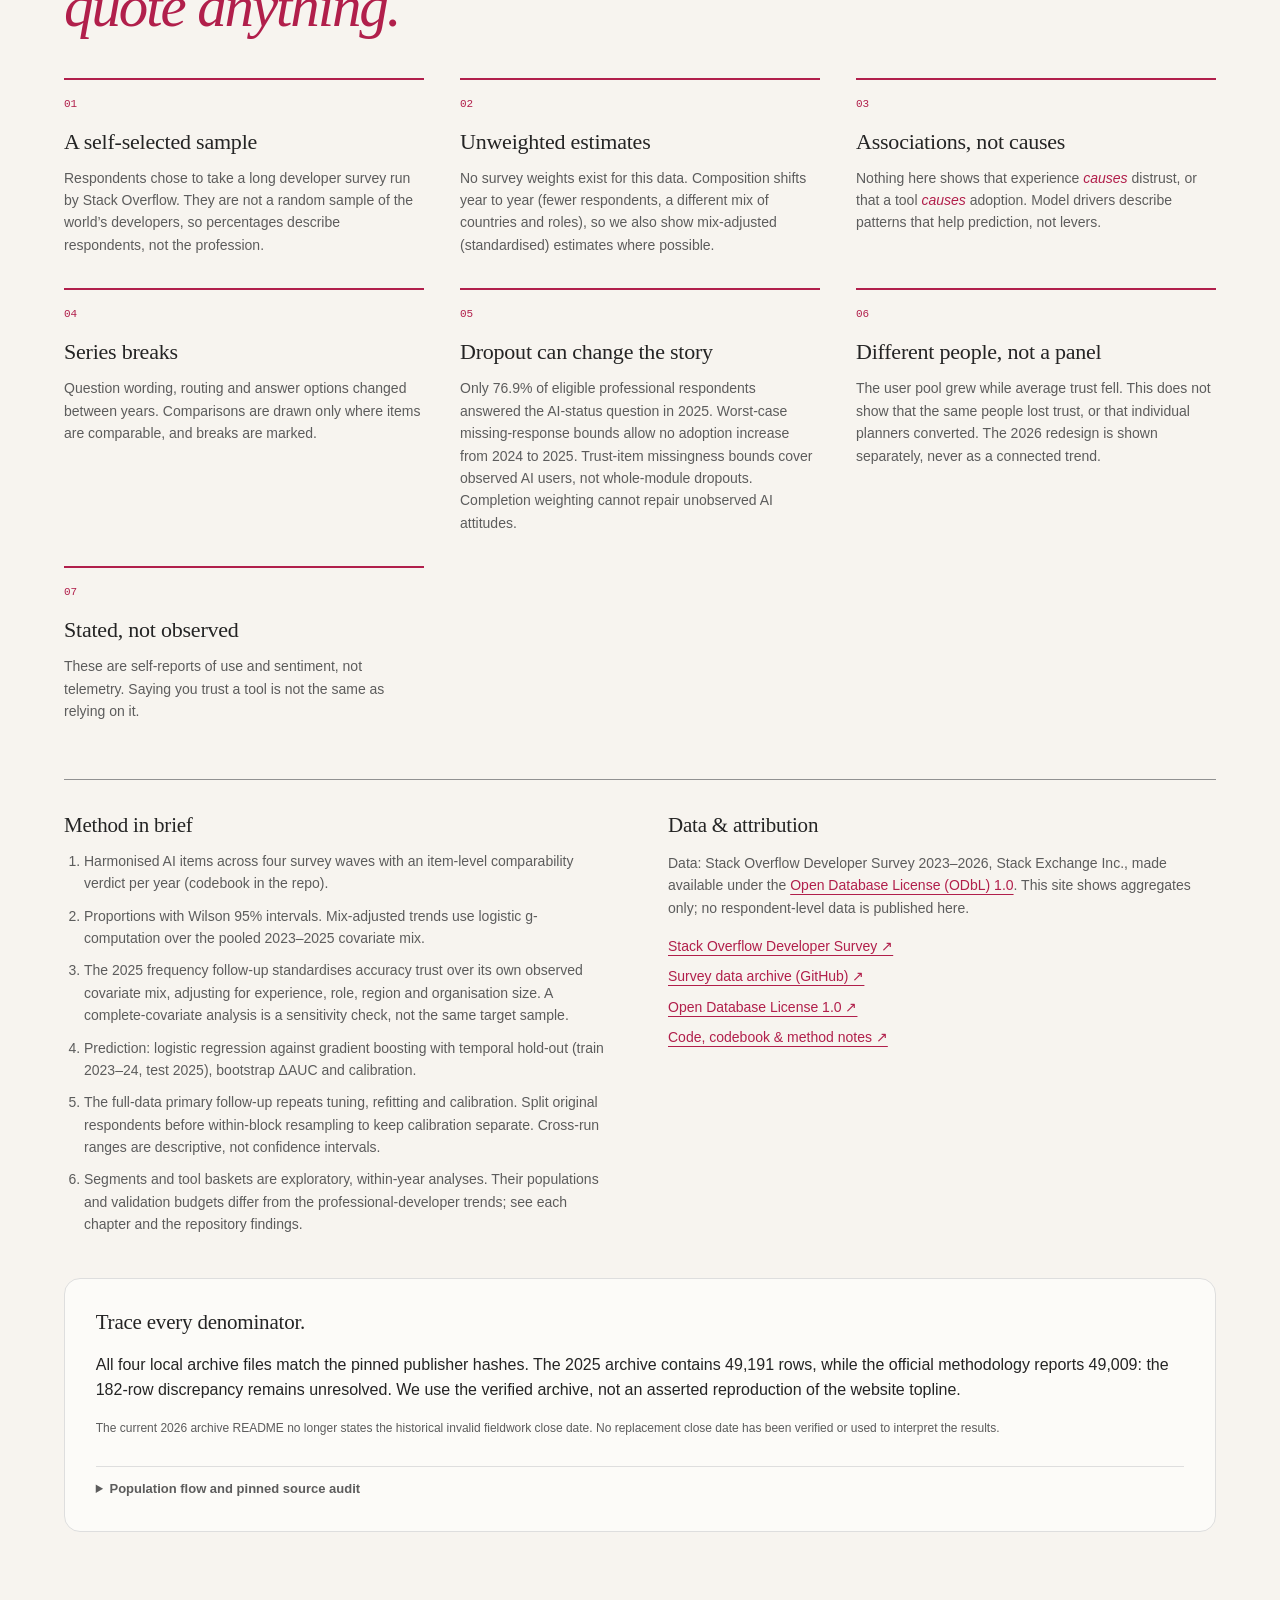
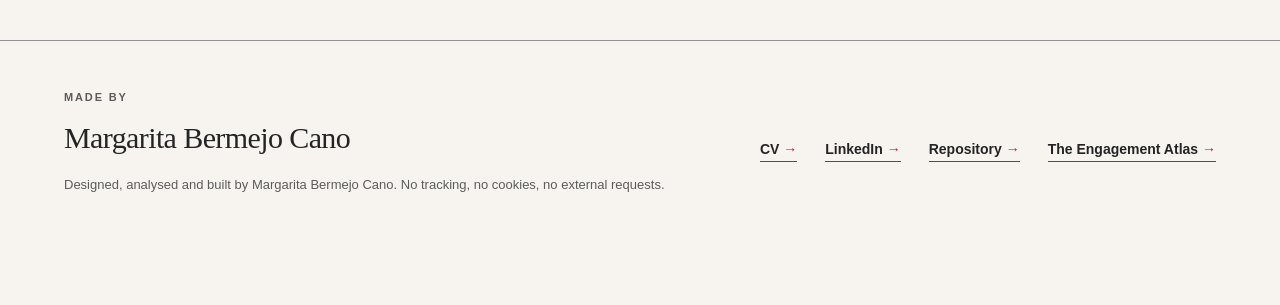
==== commit 24dda8e0: "Add audited source, adjusted frequency and full-base model follow-ups Preserve original exploratory " ====
--- a/site/index.html
+++ b/site/index.html
@@ -107,6 +107,7 @@
           <p class="chapter-label" data-copy="ch2.label"></p>
           <h2 id="ch2-title" class="chapter-title" data-copy="ch2.title"></h2>
           <p class="dek" data-copy="ch2.dek"></p>
+          <p class="analysis-note" data-copy="followup.population"></p>
         </header>
         <div class="panel panel-split reveal-up" id="panel-trust">
           <div class="panel-main">
@@ -121,6 +122,17 @@
         </div>
         <p class="pull reveal-up" data-copy="ch2.callout"></p>
         <details class="data-details"><summary>Data table</summary><div id="trust-table"></div></details>
+        <div class="panel followup-panel reveal-up" id="panel-frequency">
+          <h3 class="panel-h" data-copy="followup.frequencyTitle"></h3>
+          <p data-copy="followup.frequency"></p>
+          <p class="chart-caption" data-copy="followup.frequencyNote"></p>
+          <details class="data-details">
+            <summary>Adjusted estimates, uncertainty and sensitivity</summary>
+            <div id="frequency-table"></div>
+            <p data-copy="followup.frequencySensitivity"></p>
+            <p class="chart-caption" data-copy="followup.frequencyUncertainty"></p>
+          </details>
+        </div>
       </div>
     </section>
 
@@ -199,6 +211,16 @@
           </div>
         </div>
         <details class="data-details"><summary>Data tables</summary><div id="model-table"></div><div id="shap-table"></div></details>
+        <div class="panel followup-panel reveal-up" id="panel-stability">
+          <h3 class="panel-h" data-copy="followup.stabilityTitle"></h3>
+          <p data-copy="followup.stability"></p>
+          <p class="chart-caption" data-copy="followup.stabilityNote"></p>
+          <details class="data-details">
+            <summary>Full-data primary comparison and uncertainty</summary>
+            <div id="stability-table"></div>
+            <p class="chart-caption" data-copy="followup.stabilityUncertainty"></p>
+          </details>
+        </div>
       </div>
     </section>
 
@@ -246,6 +268,19 @@
               <li><a data-link="repo" href="https://github.com/mberca/ai-adoption-atlas">Code, codebook &amp; method notes ↗</a></li>
             </ul>
           </div>
+        </div>
+        <div class="panel followup-panel reveal-up" id="panel-source-audit">
+          <h3 class="panel-h" data-copy="followup.sourceTitle"></h3>
+          <p data-copy="followup.source"></p>
+          <p class="chart-caption" data-copy="followup.dateNote"></p>
+          <details class="data-details">
+            <summary>Population flow and pinned source audit</summary>
+            <div id="population-table"></div>
+            <p class="chart-caption" data-copy="followup.sourceNote"></p>
+            <div id="source-table"></div>
+            <p class="chart-caption">Publisher archive commit: <a id="source-pin"></a>.
+              Full hashes and aggregate evidence are included in the <a href="data/trust_trends.json">data export</a>.</p>
+          </details>
         </div>
       </div>
     </section>
--- a/site/css/atlas.css
+++ b/site/css/atlas.css
@@ -192,6 +192,7 @@
 .panel-split { display: grid; grid-template-columns: minmax(0, 1fr) 300px; gap: 32px; }
 .panel-main { min-width: 0; }
 .panel-h { font-family: var(--serif); font-weight: 400; font-size: 21px; letter-spacing: -.01em; margin: 0 0 12px; line-height: 1.25; }
+.followup-panel { margin-top: 32px; }
 .controls { display: flex; flex-wrap: wrap; align-items: center; gap: 12px 20px; margin-bottom: 18px; }
 .field { display: flex; flex-direction: column; gap: 6px; }
 .field-label { font-size: 11px; font-weight: 700; text-transform: uppercase; letter-spacing: .1em; color: var(--cp-text-muted); }
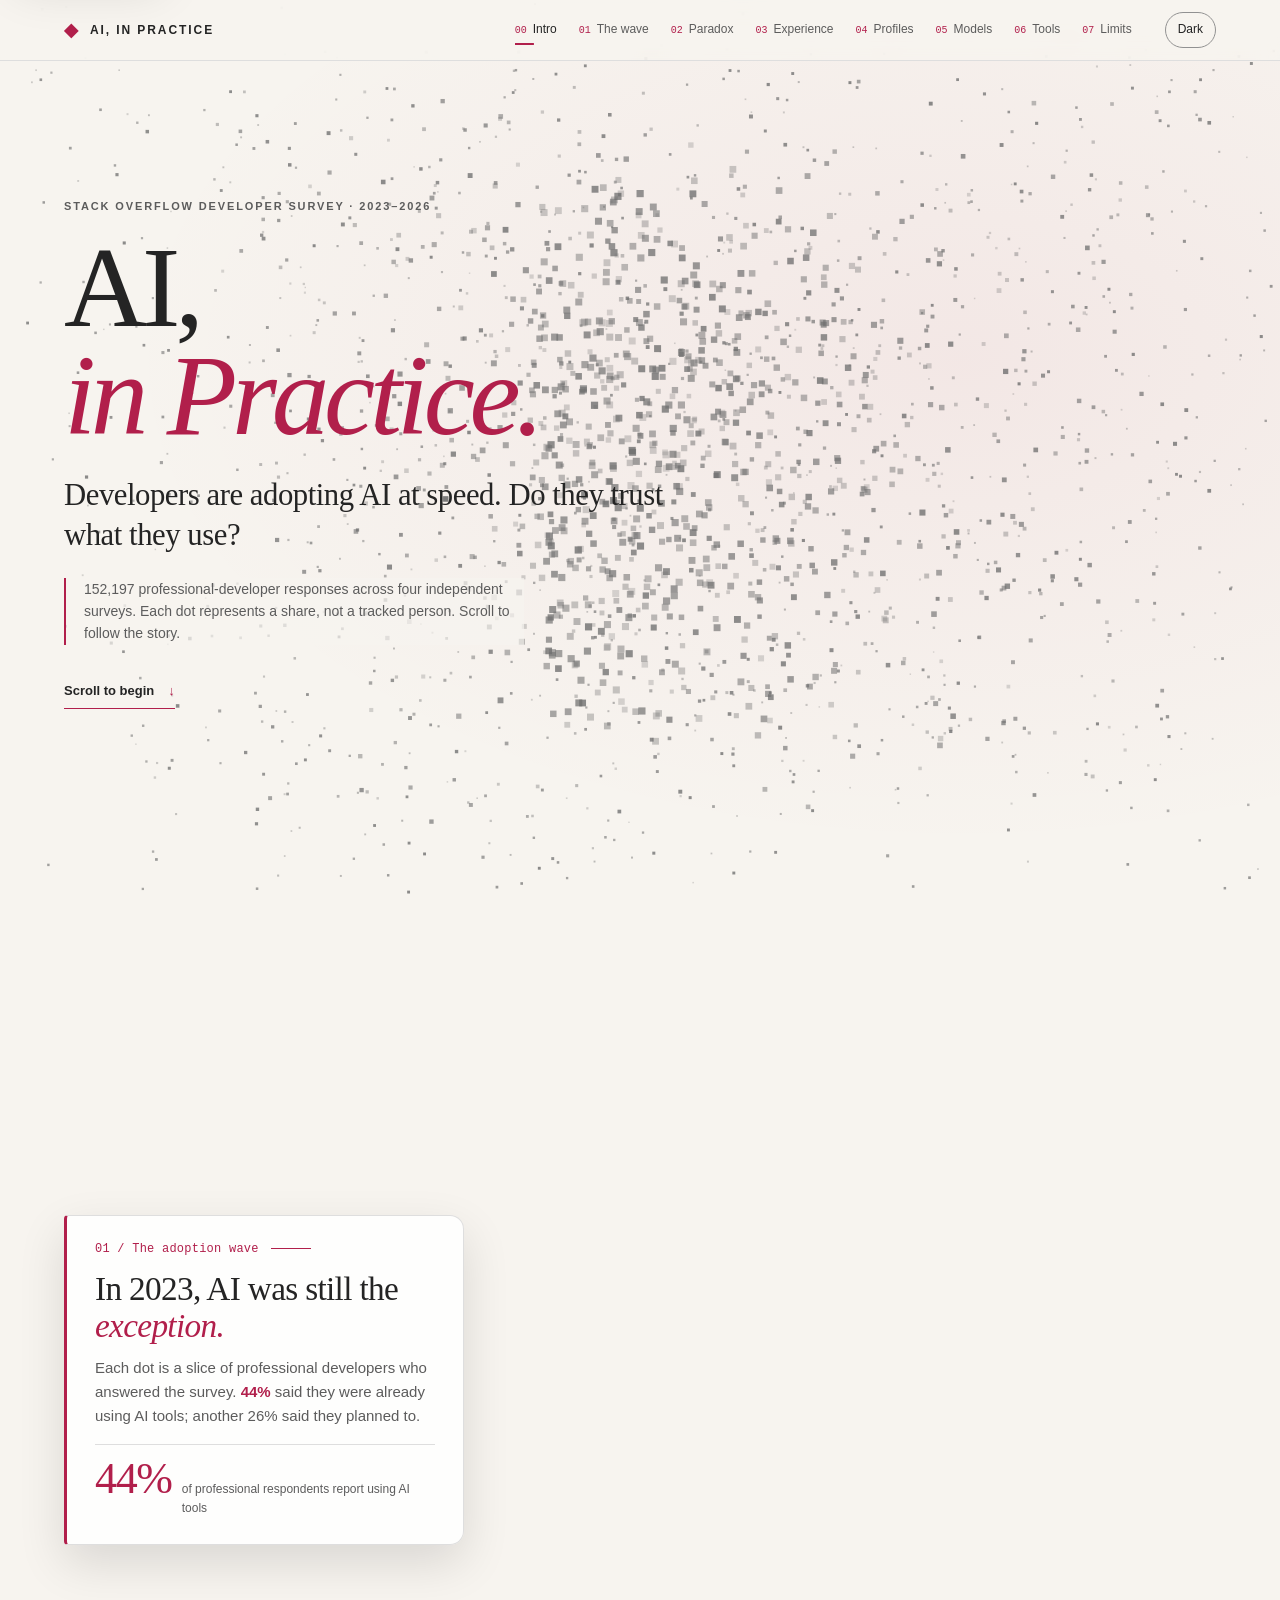
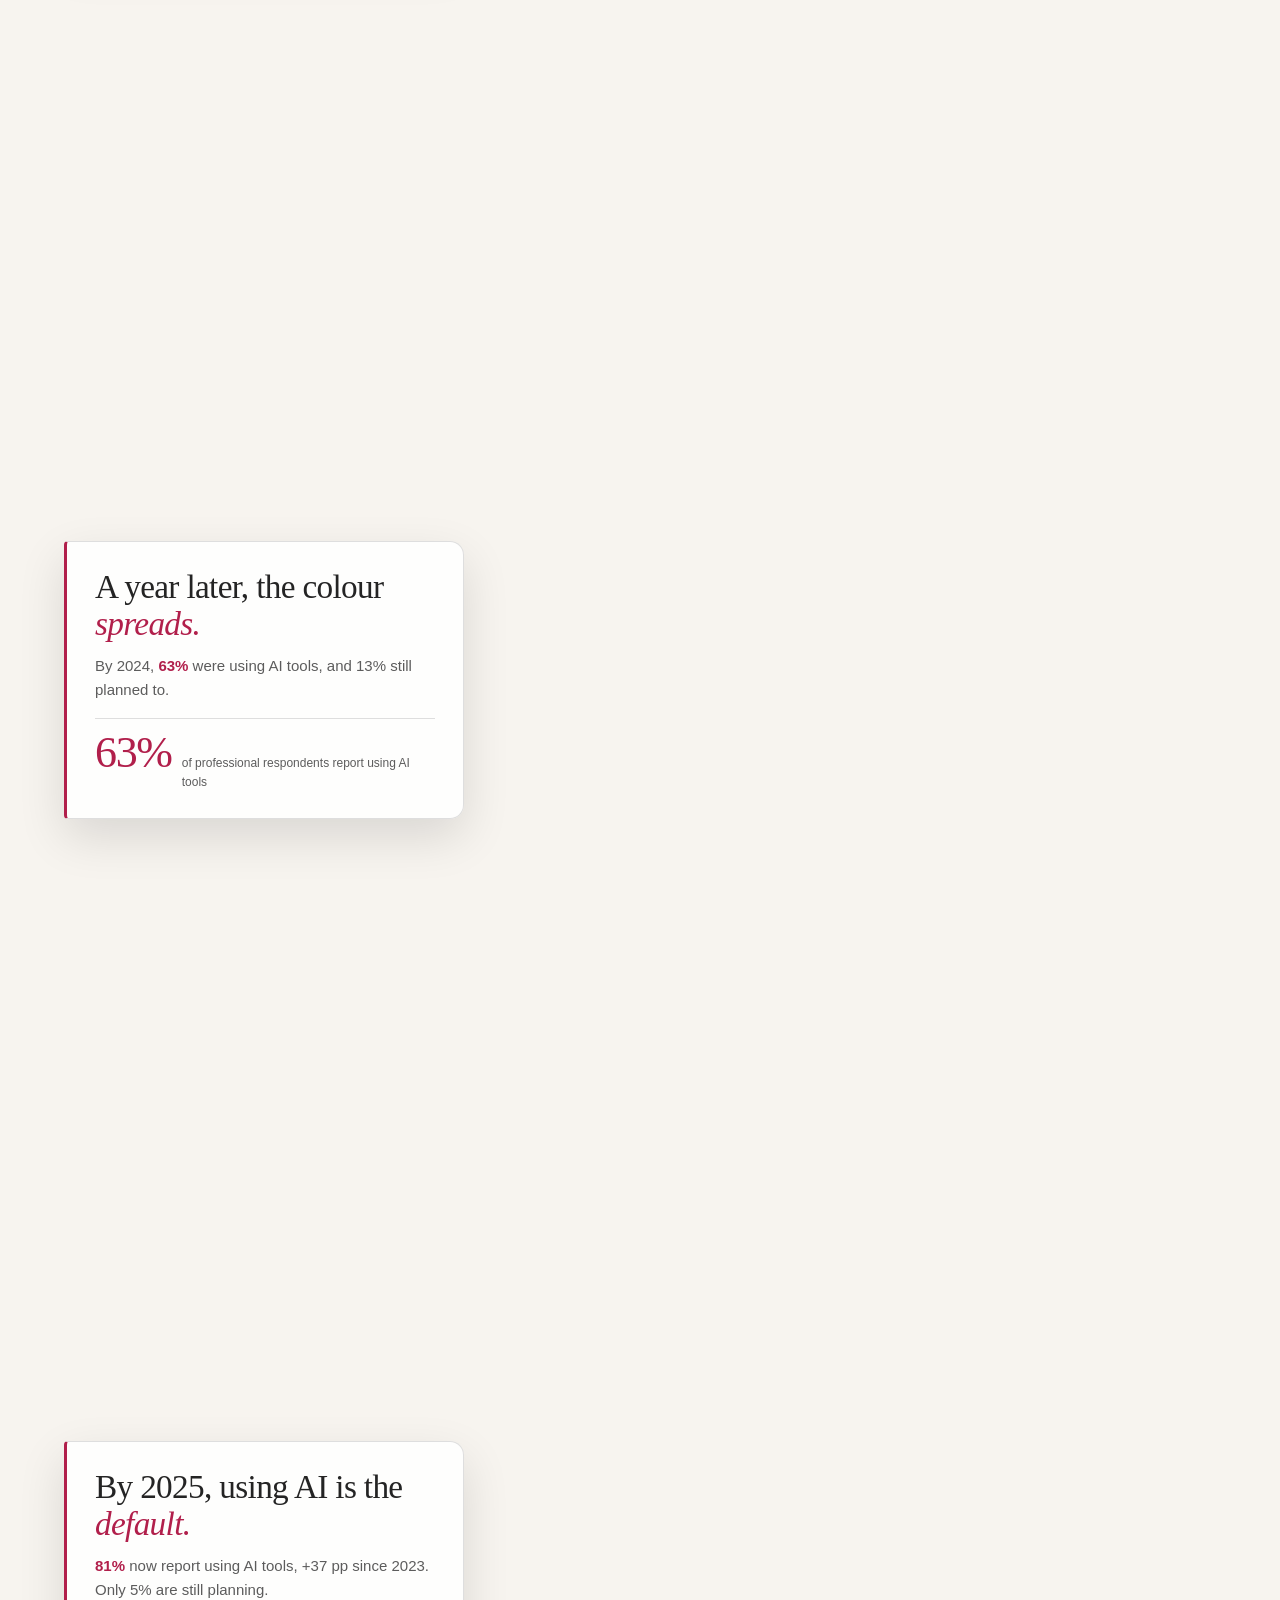
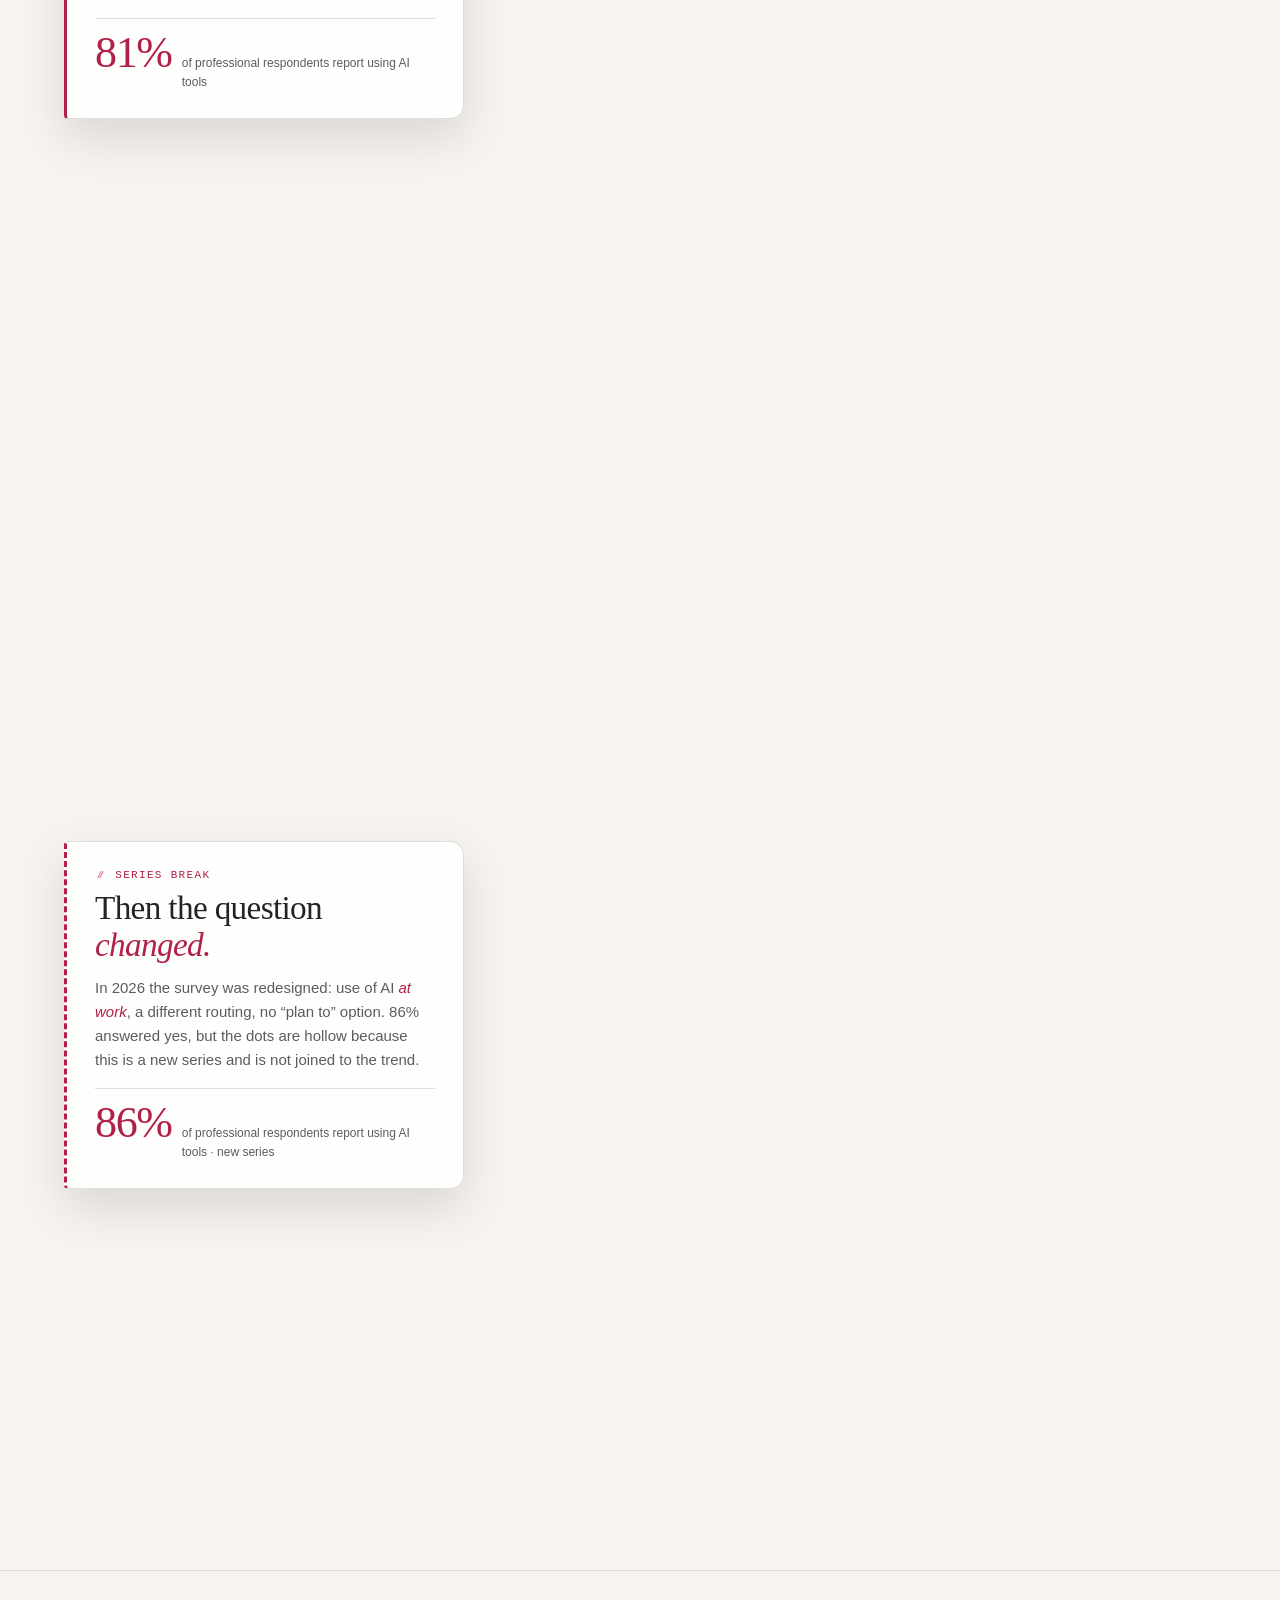
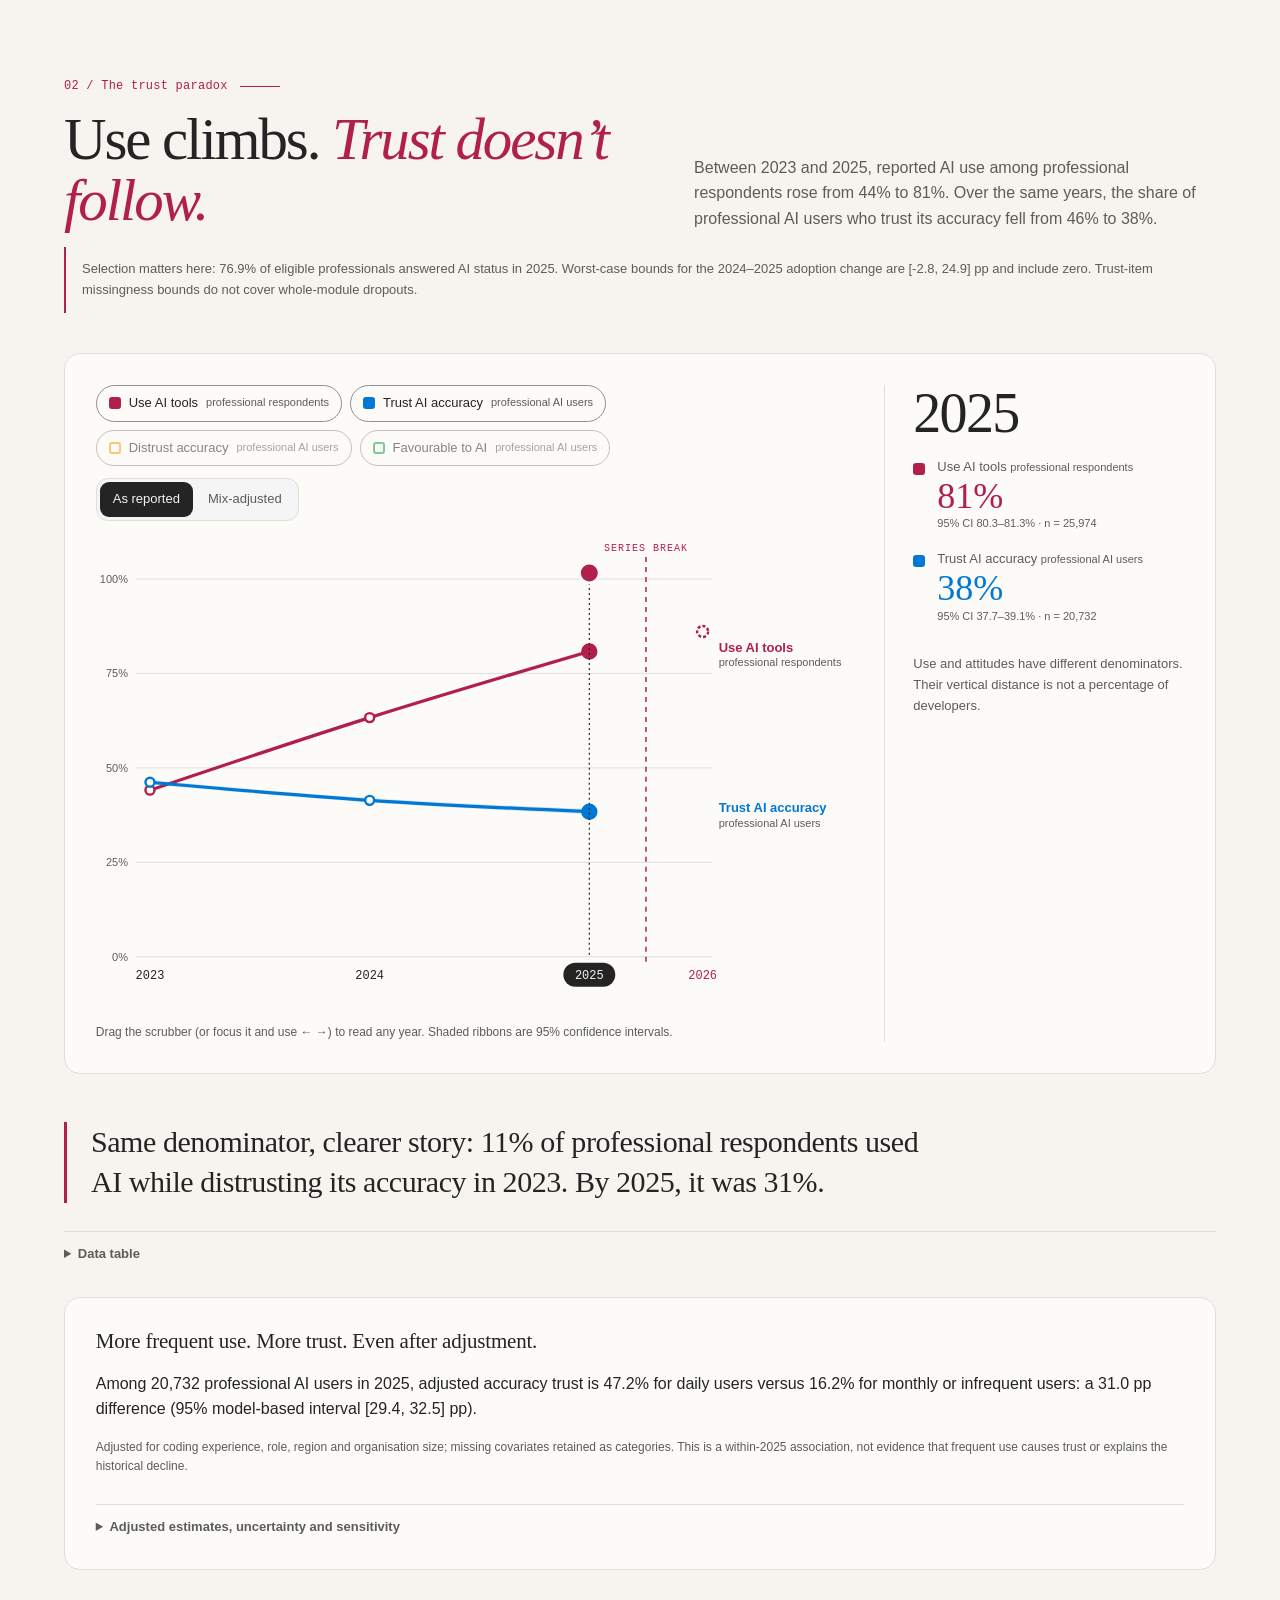
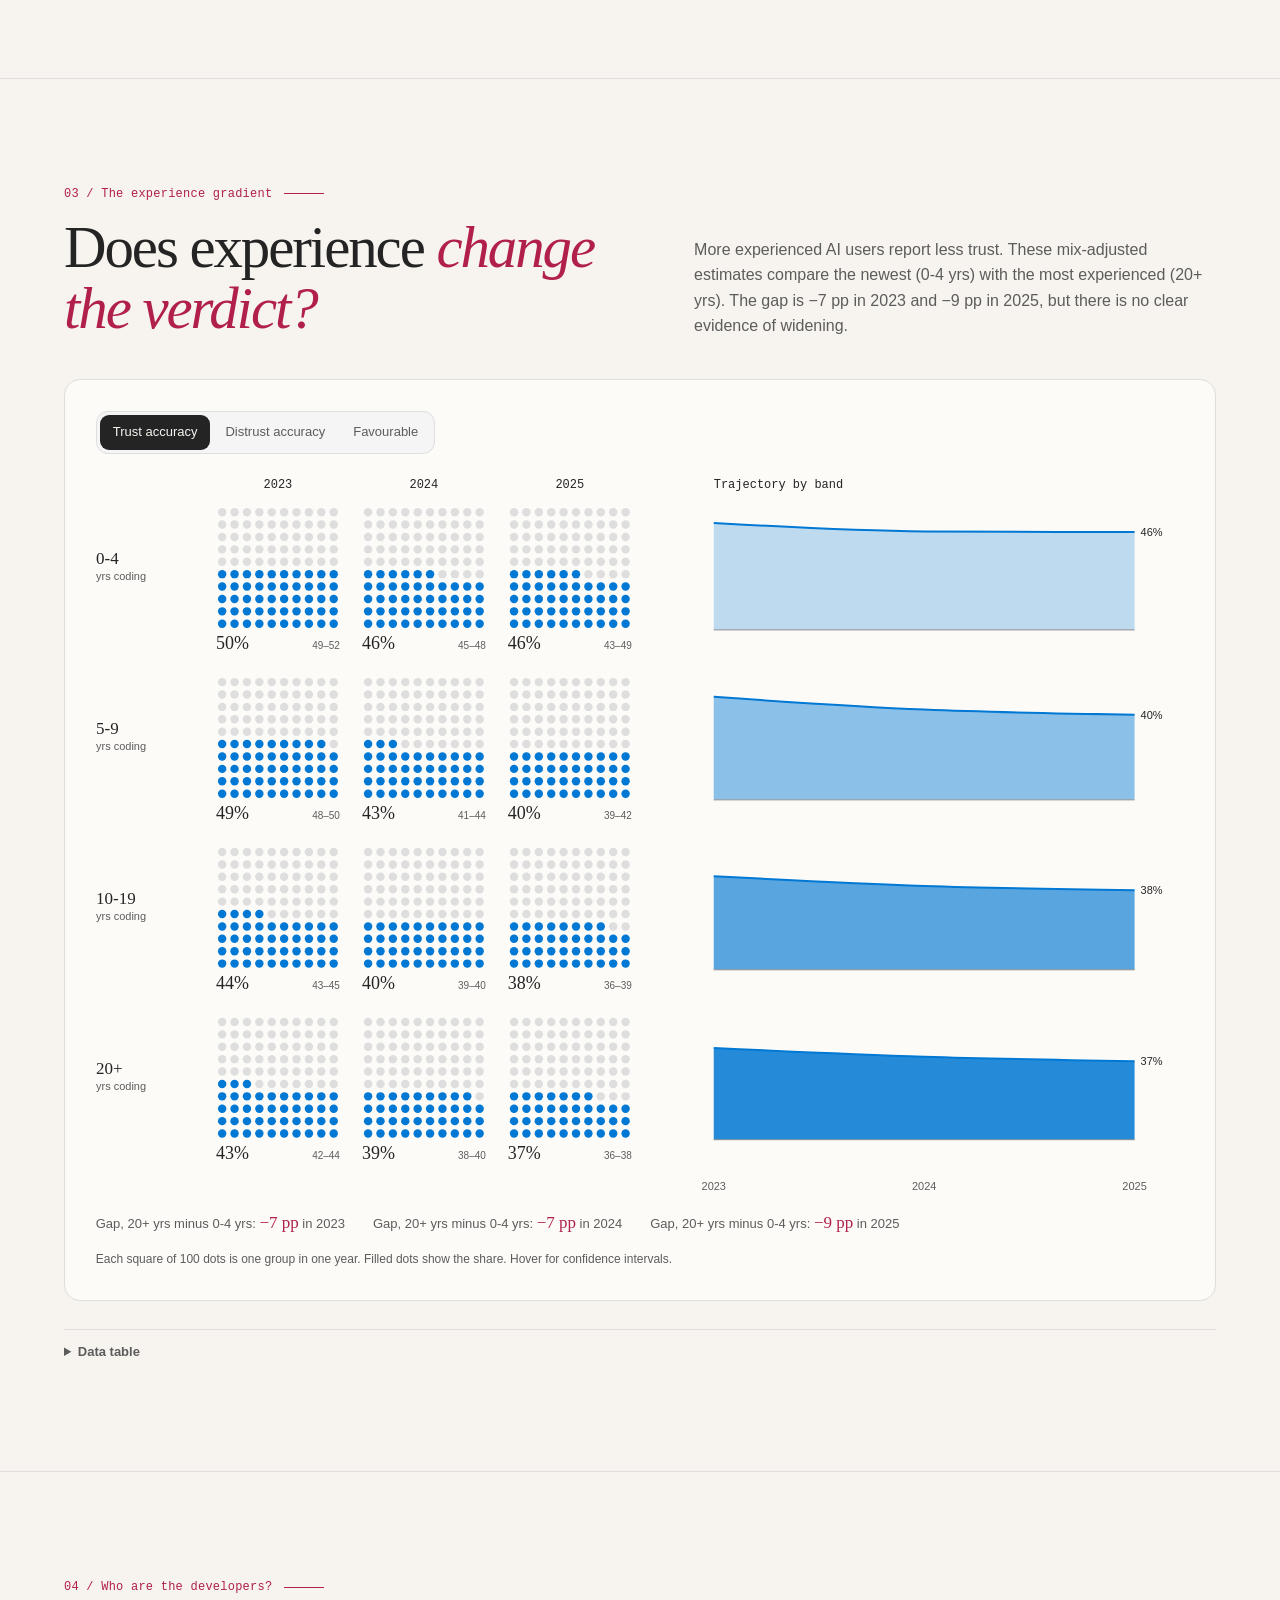
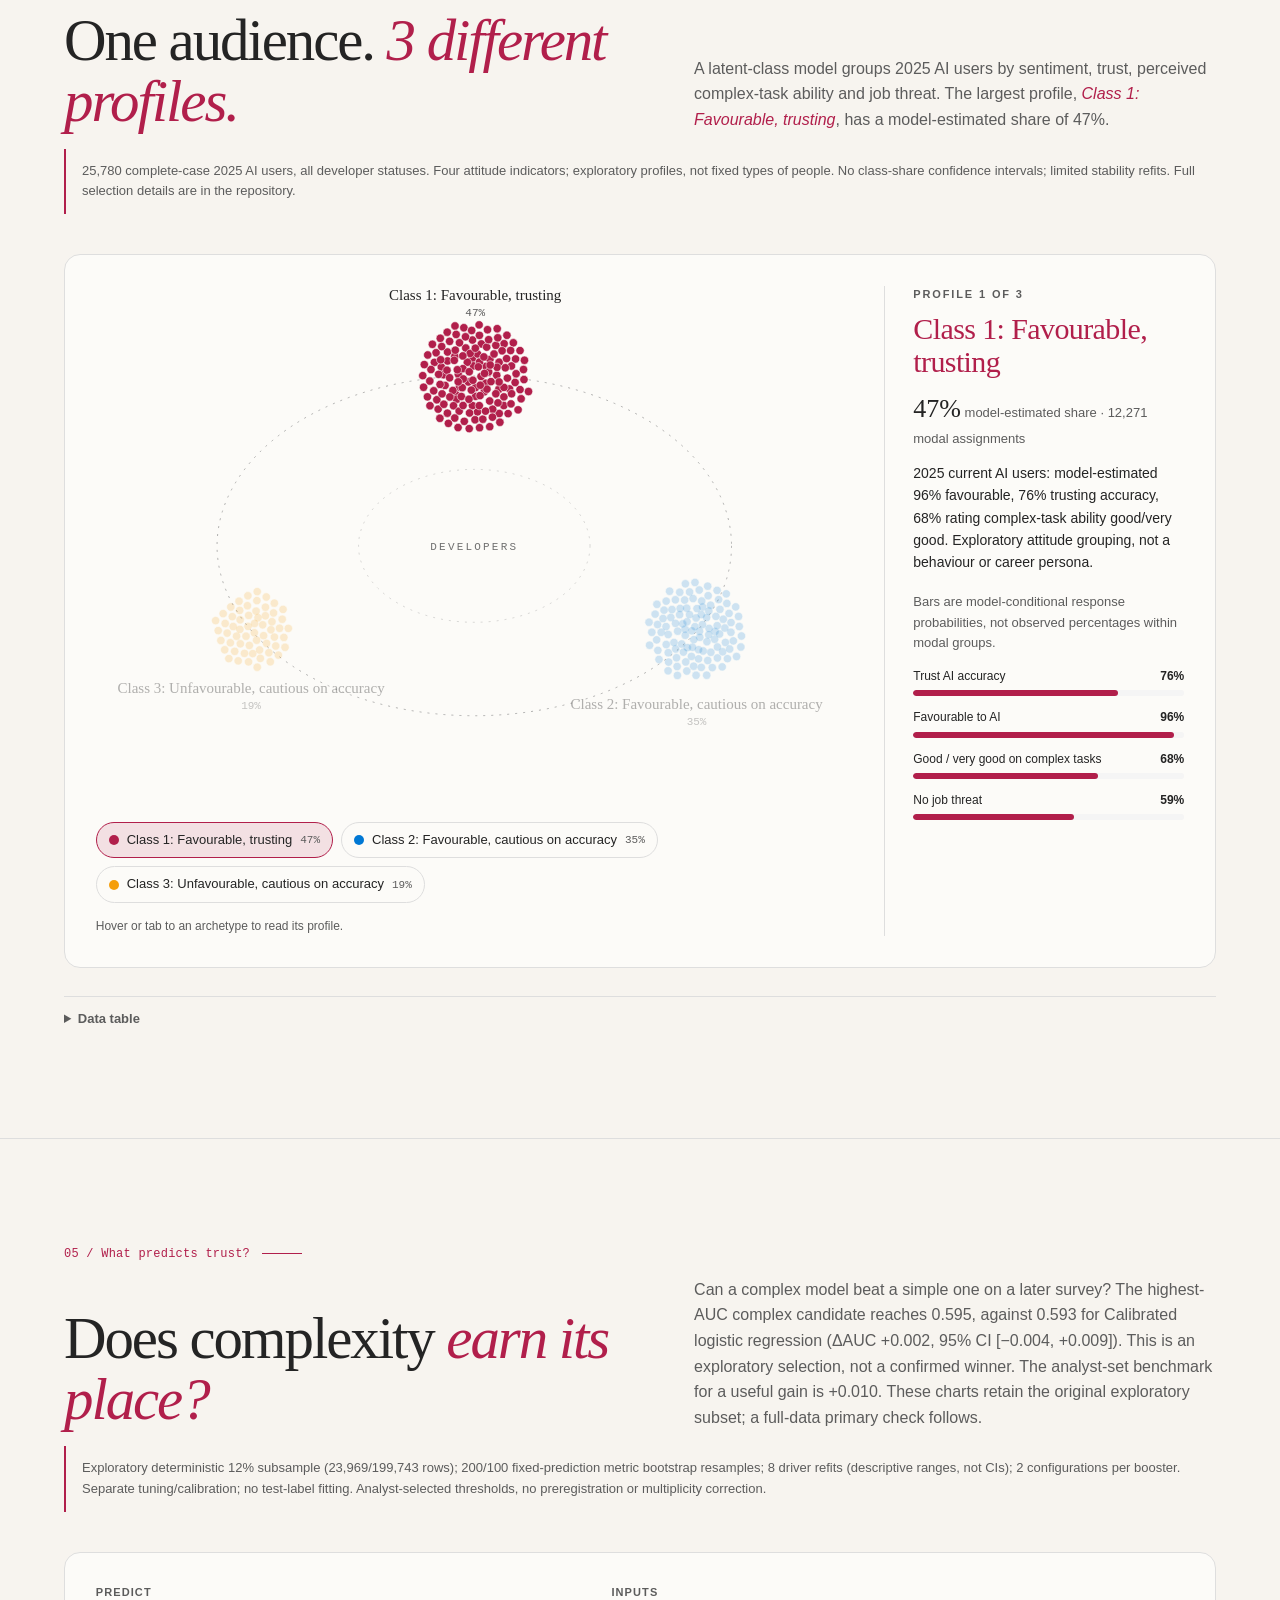
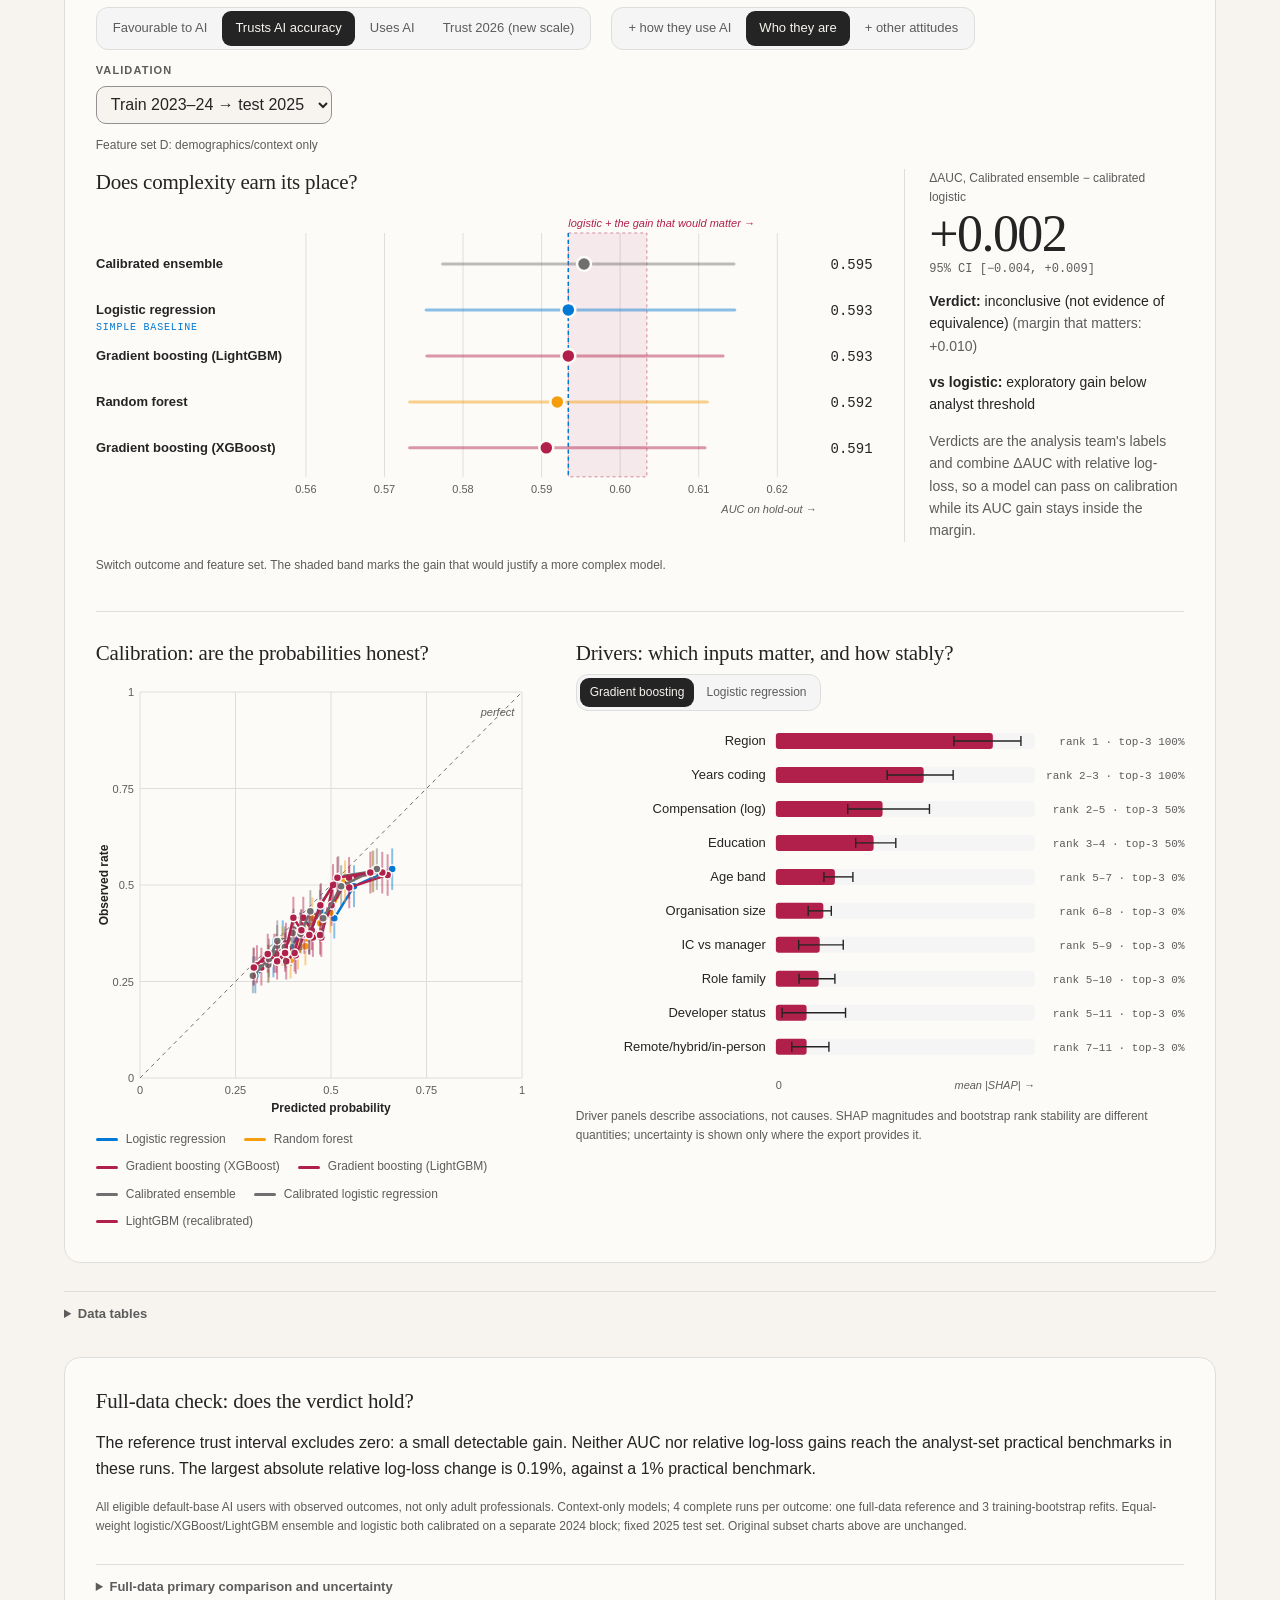
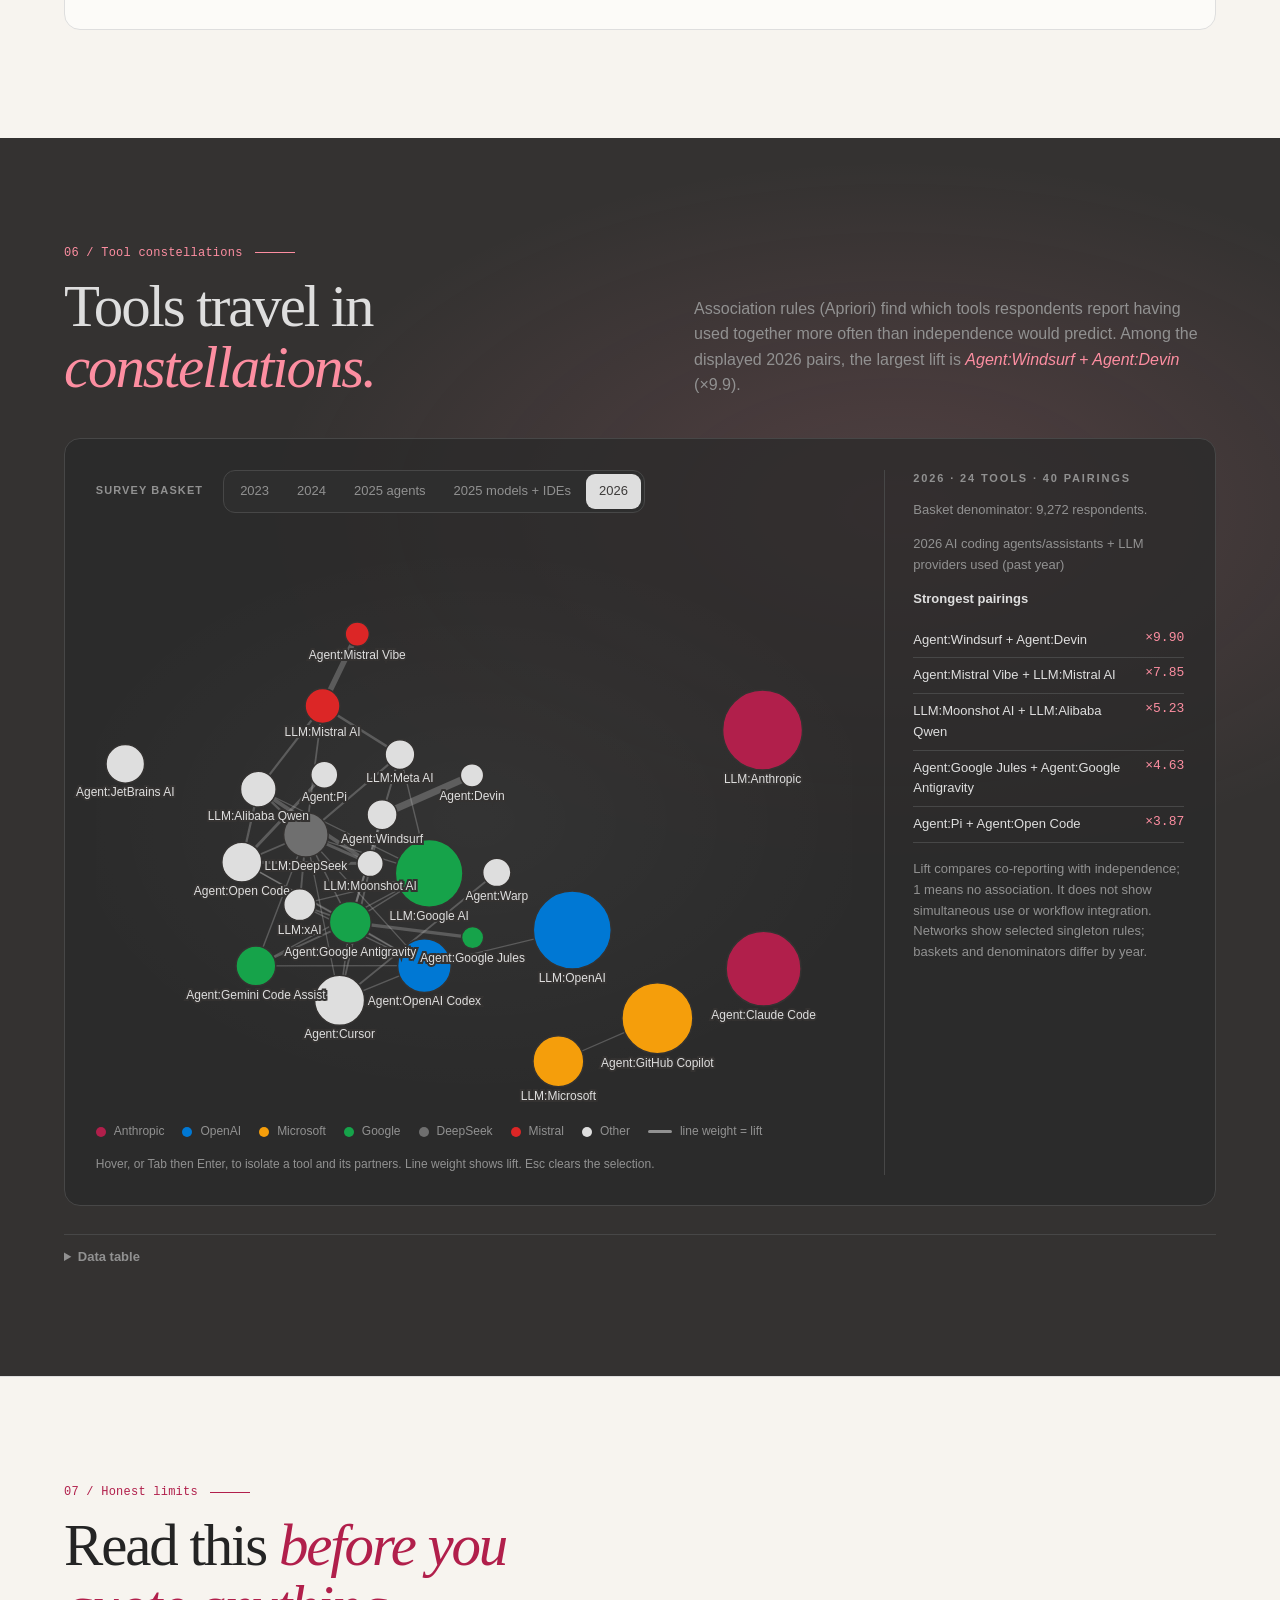
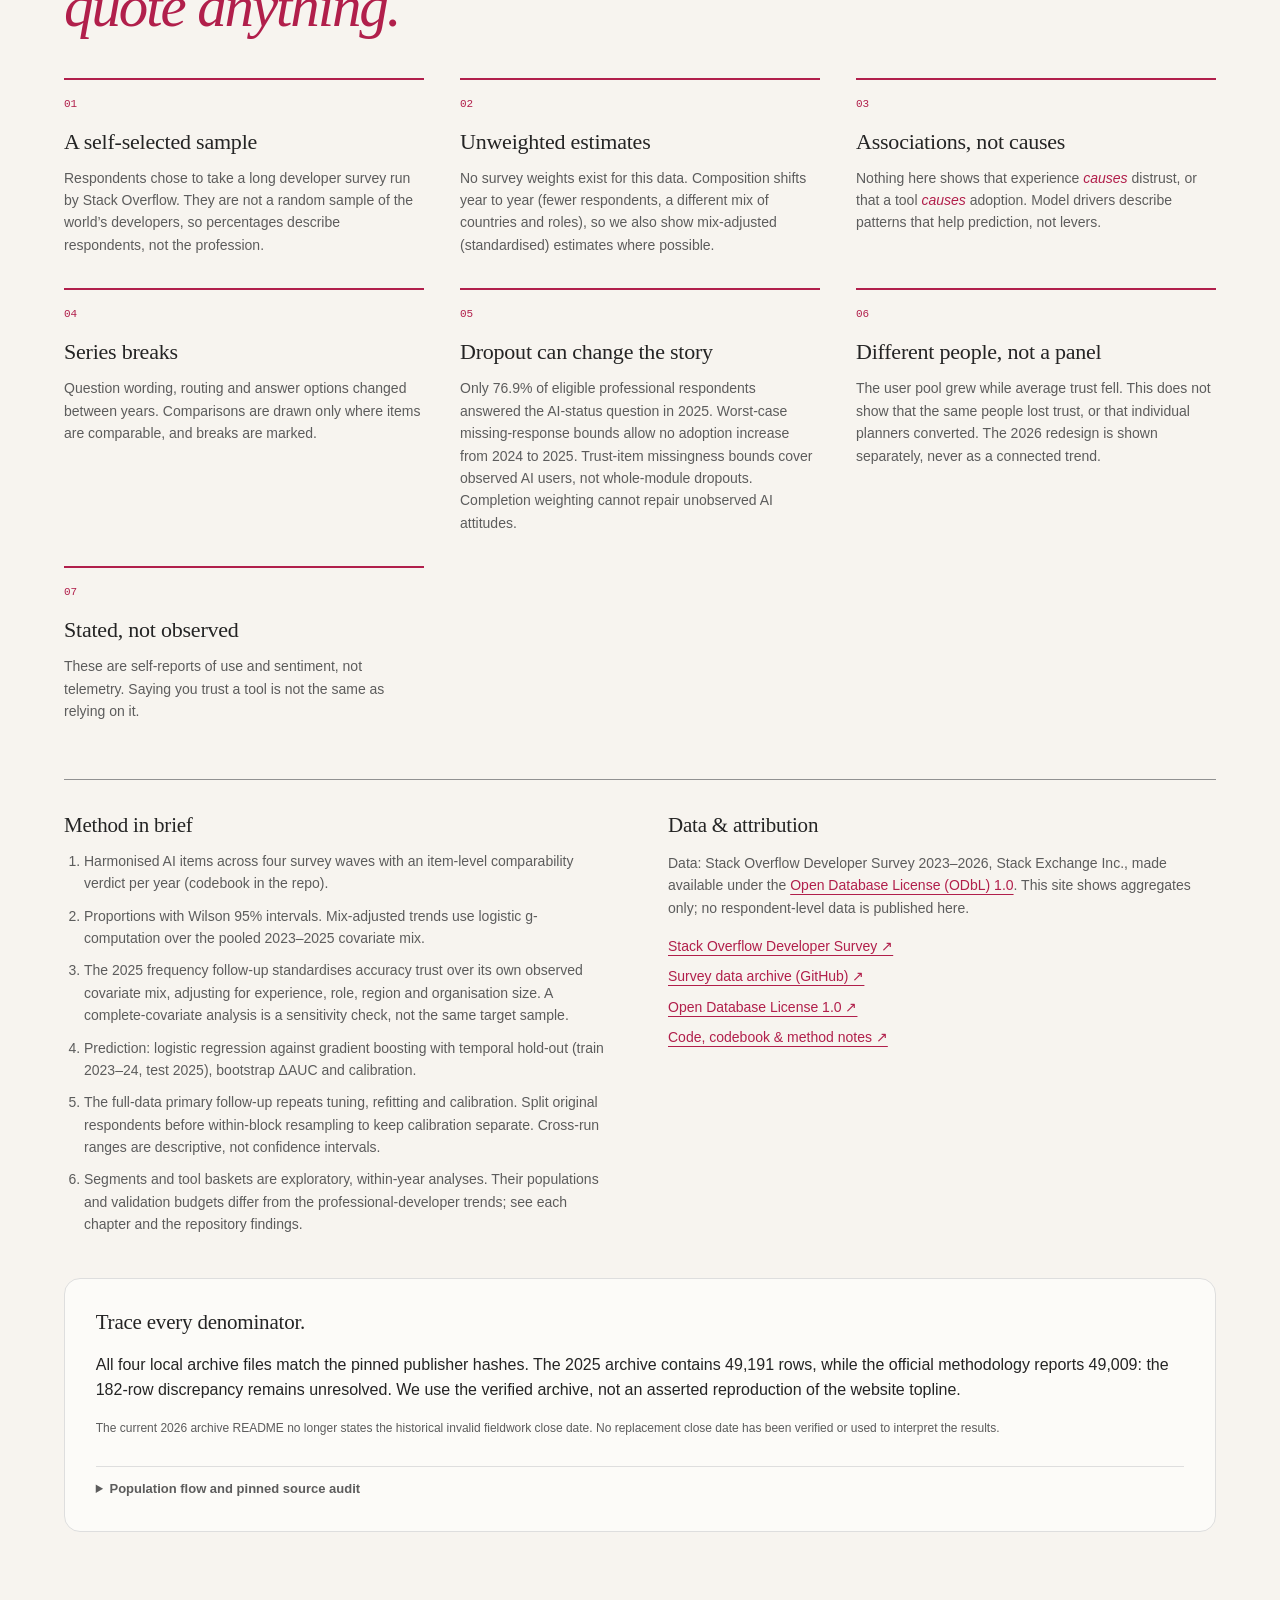
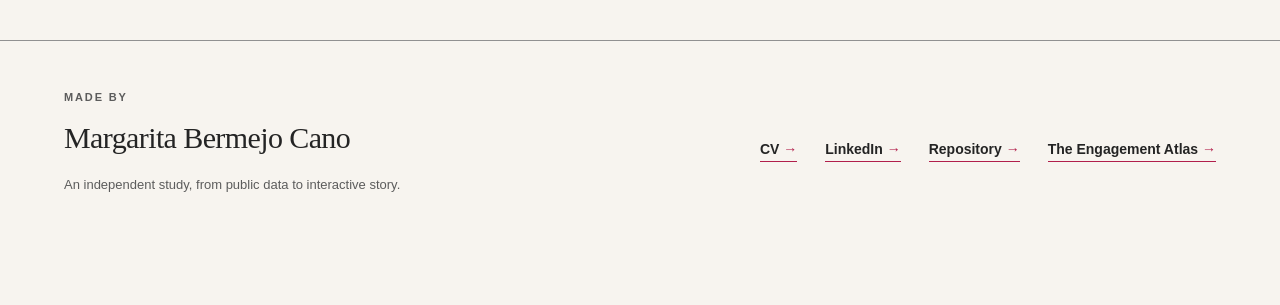
==== commit 6dc5ca10: "Migrate portfolio links to Mbc81 Co-authored-by: Copilot <223556219+Copilot@users.noreply.github.com" ====
--- a/site/index.html
+++ b/site/index.html
@@ -265,7 +265,7 @@
               <li><a data-link="survey" href="https://survey.stackoverflow.co/">Stack Overflow Developer Survey ↗</a></li>
               <li><a data-link="surveyArchive" href="https://github.com/StackExchange/Survey">Survey data archive (GitHub) ↗</a></li>
               <li><a data-link="odbl" href="https://opendatacommons.org/licenses/odbl/1-0/">Open Database License 1.0 ↗</a></li>
-              <li><a data-link="repo" href="https://github.com/mberca/ai-adoption-atlas">Code, codebook &amp; method notes ↗</a></li>
+              <li><a data-link="repo" href="https://github.com/Mbc81/ai-adoption-atlas">Code, codebook &amp; method notes ↗</a></li>
             </ul>
           </div>
         </div>
@@ -294,16 +294,16 @@
         <p class="muted small" data-copy="ch7.builtBy"></p>
       </div>
       <ul class="footer-links">
-        <li><a data-link="cv" href="https://mberca.github.io/cv-margarita/">CV <span aria-hidden="true">→</span></a></li>
+        <li><a data-link="cv" href="https://mbc81.github.io/cv-margarita/">CV <span aria-hidden="true">→</span></a></li>
         <li><a data-link="linkedin" href="https://www.linkedin.com/in/margaritabermejocano/">LinkedIn <span aria-hidden="true">→</span></a></li>
-        <li><a data-link="repo" href="https://github.com/mberca/ai-adoption-atlas">Repository <span aria-hidden="true">→</span></a></li>
-        <li><a data-link="sibling" href="https://mberca.github.io/engagement-atlas/">The Engagement Atlas <span aria-hidden="true">→</span></a></li>
+        <li><a data-link="repo" href="https://github.com/Mbc81/ai-adoption-atlas">Repository <span aria-hidden="true">→</span></a></li>
+        <li><a data-link="sibling" href="https://mbc81.github.io/engagement-atlas/">The Engagement Atlas <span aria-hidden="true">→</span></a></li>
       </ul>
     </div>
   </footer>
 
   <div class="tooltip" id="tooltip" role="tooltip" hidden></div>
-  <noscript><p class="noscript">This story needs JavaScript for its charts. Read the <a href="https://github.com/mberca/ai-adoption-atlas">data tables and method notes in the repository</a>.</p></noscript>
+  <noscript><p class="noscript">This story needs JavaScript for its charts. Read the <a href="https://github.com/Mbc81/ai-adoption-atlas">data tables and method notes in the repository</a>.</p></noscript>
 
   <script src="vendor/d3.v7.min.js"></script>
   <script src="js/story.js"></script>
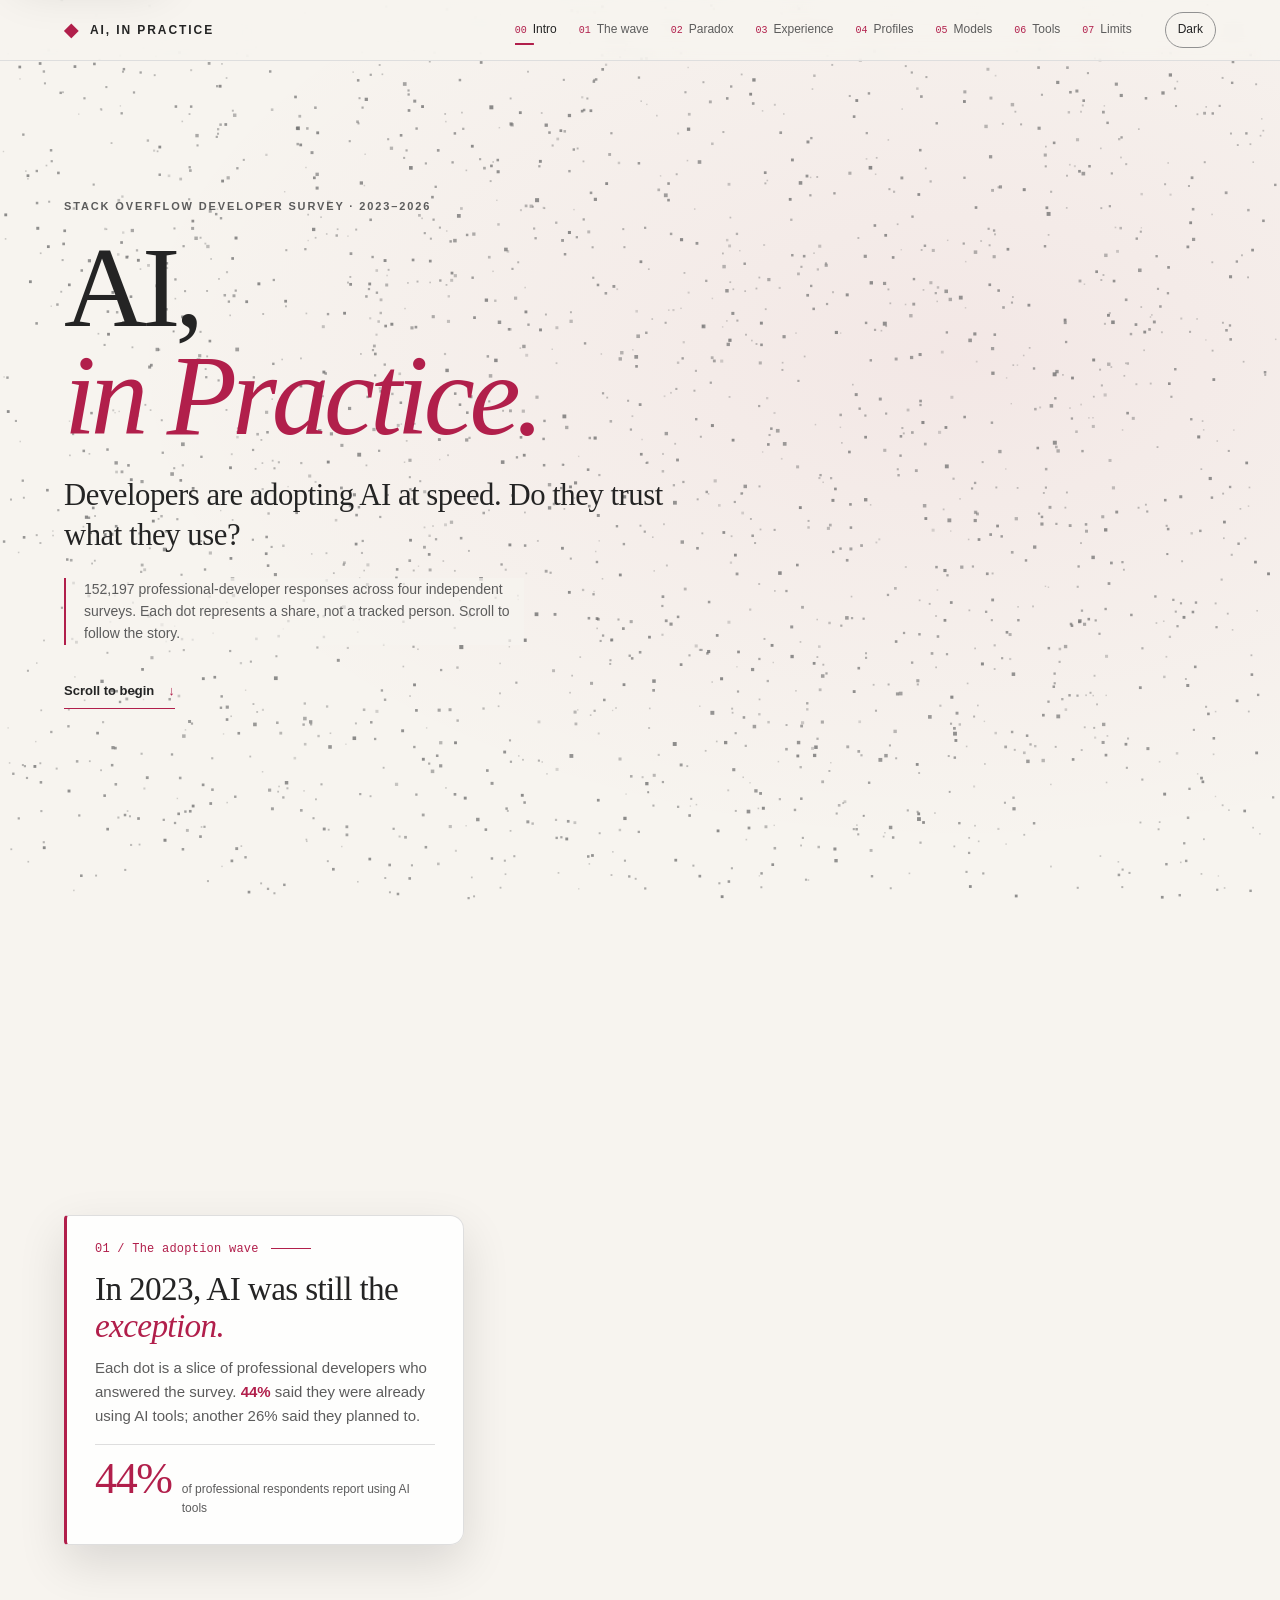
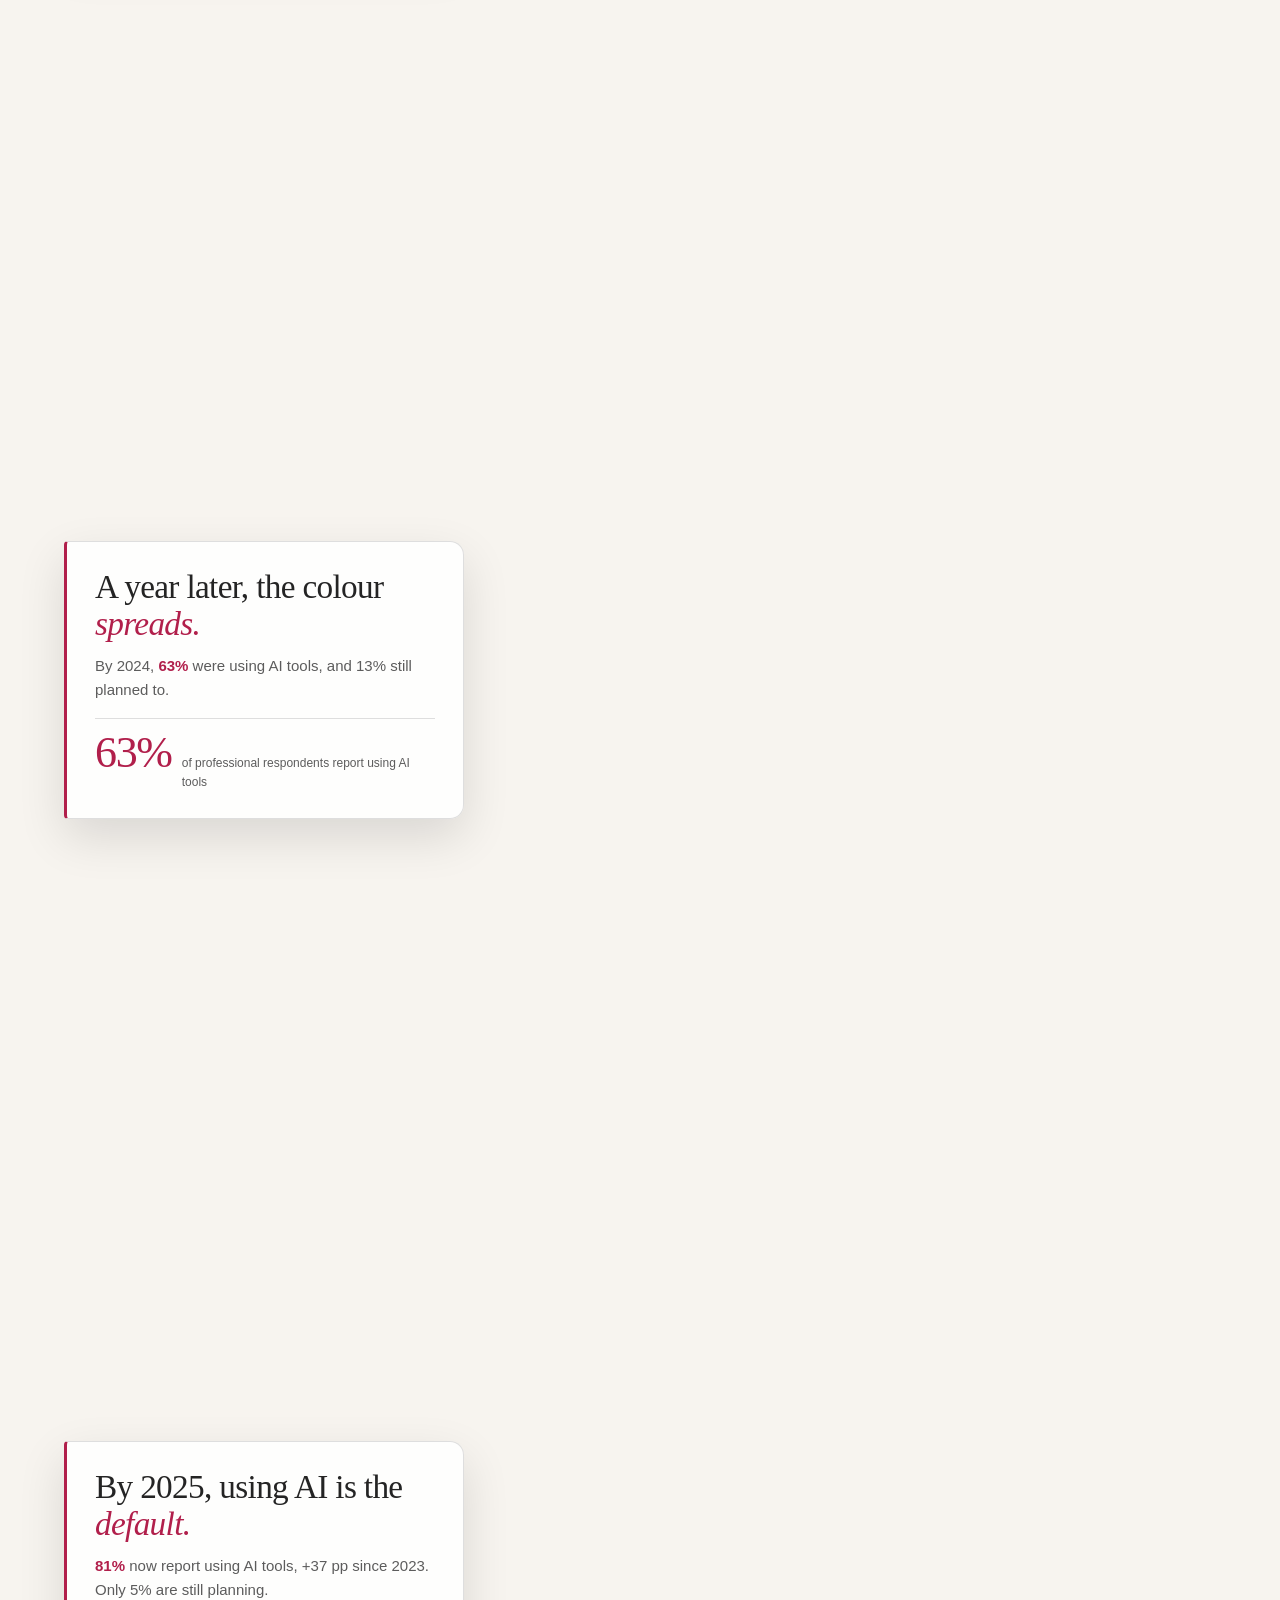
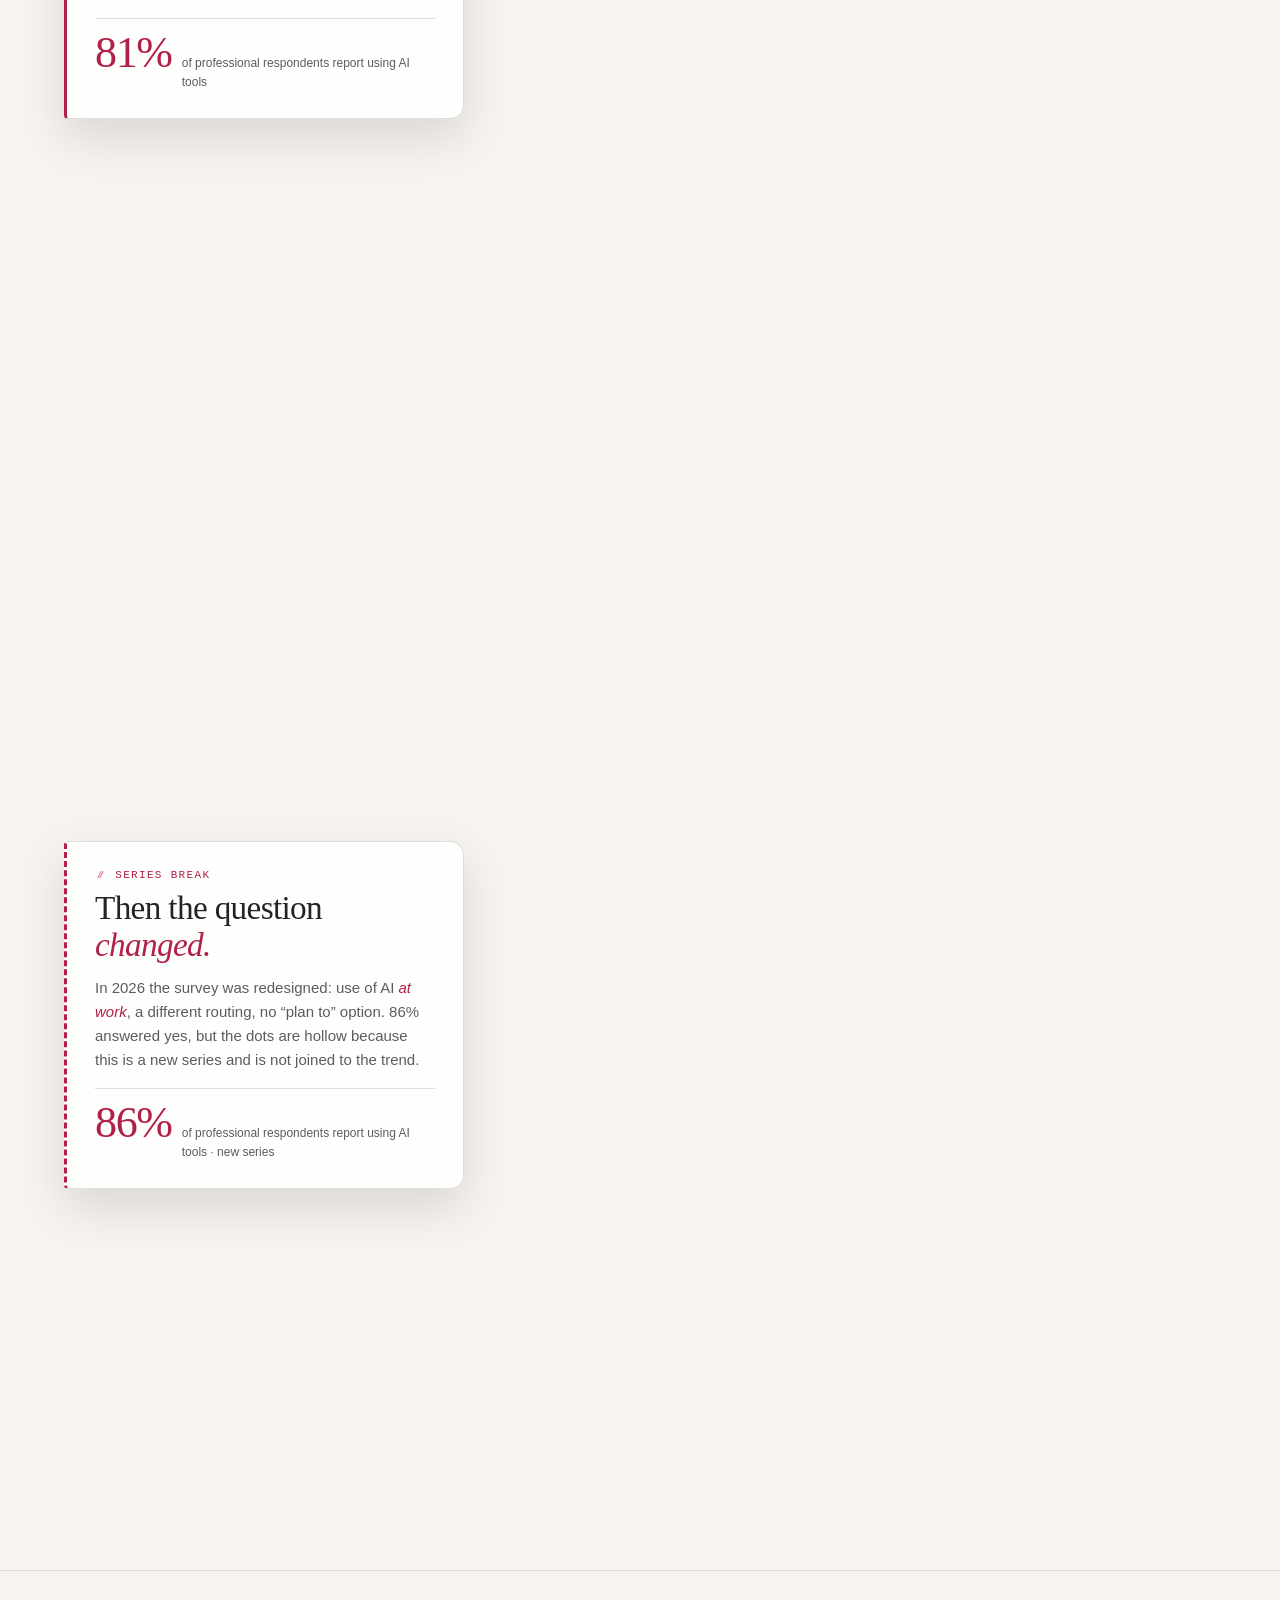
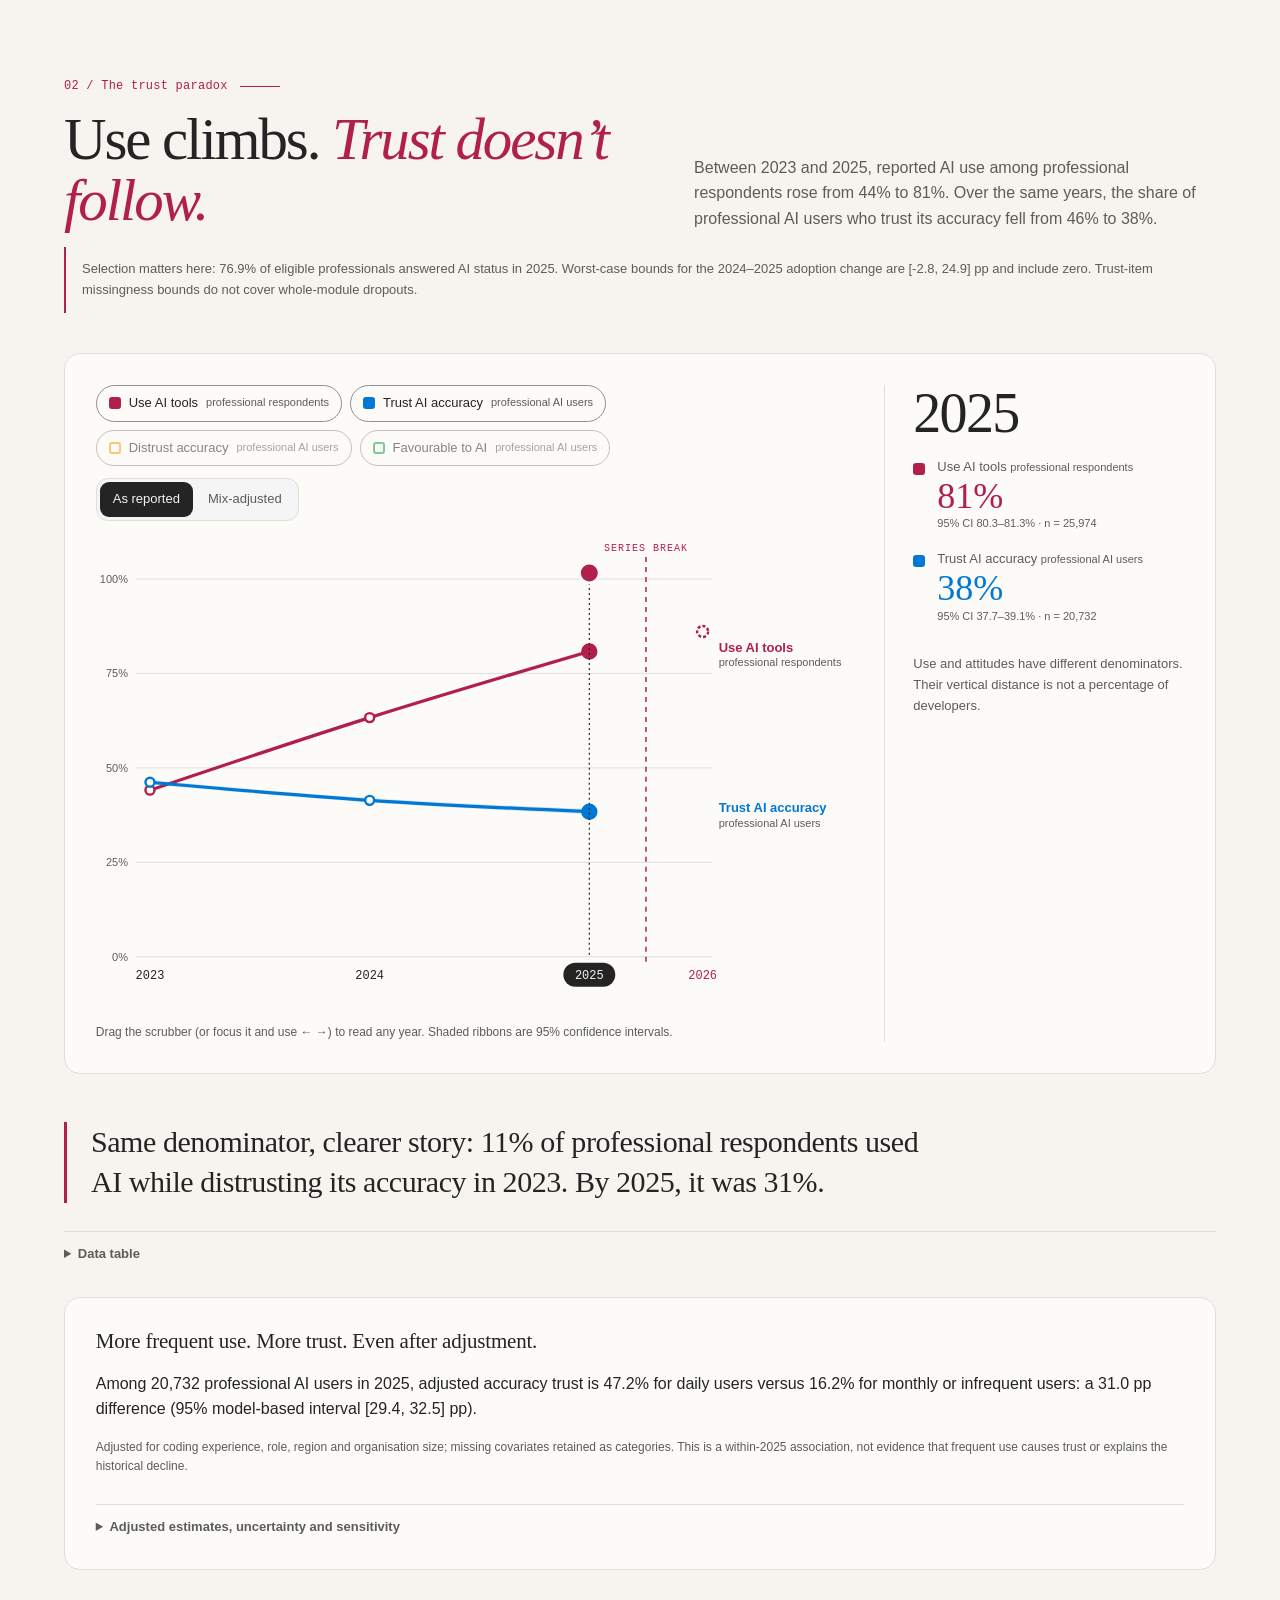
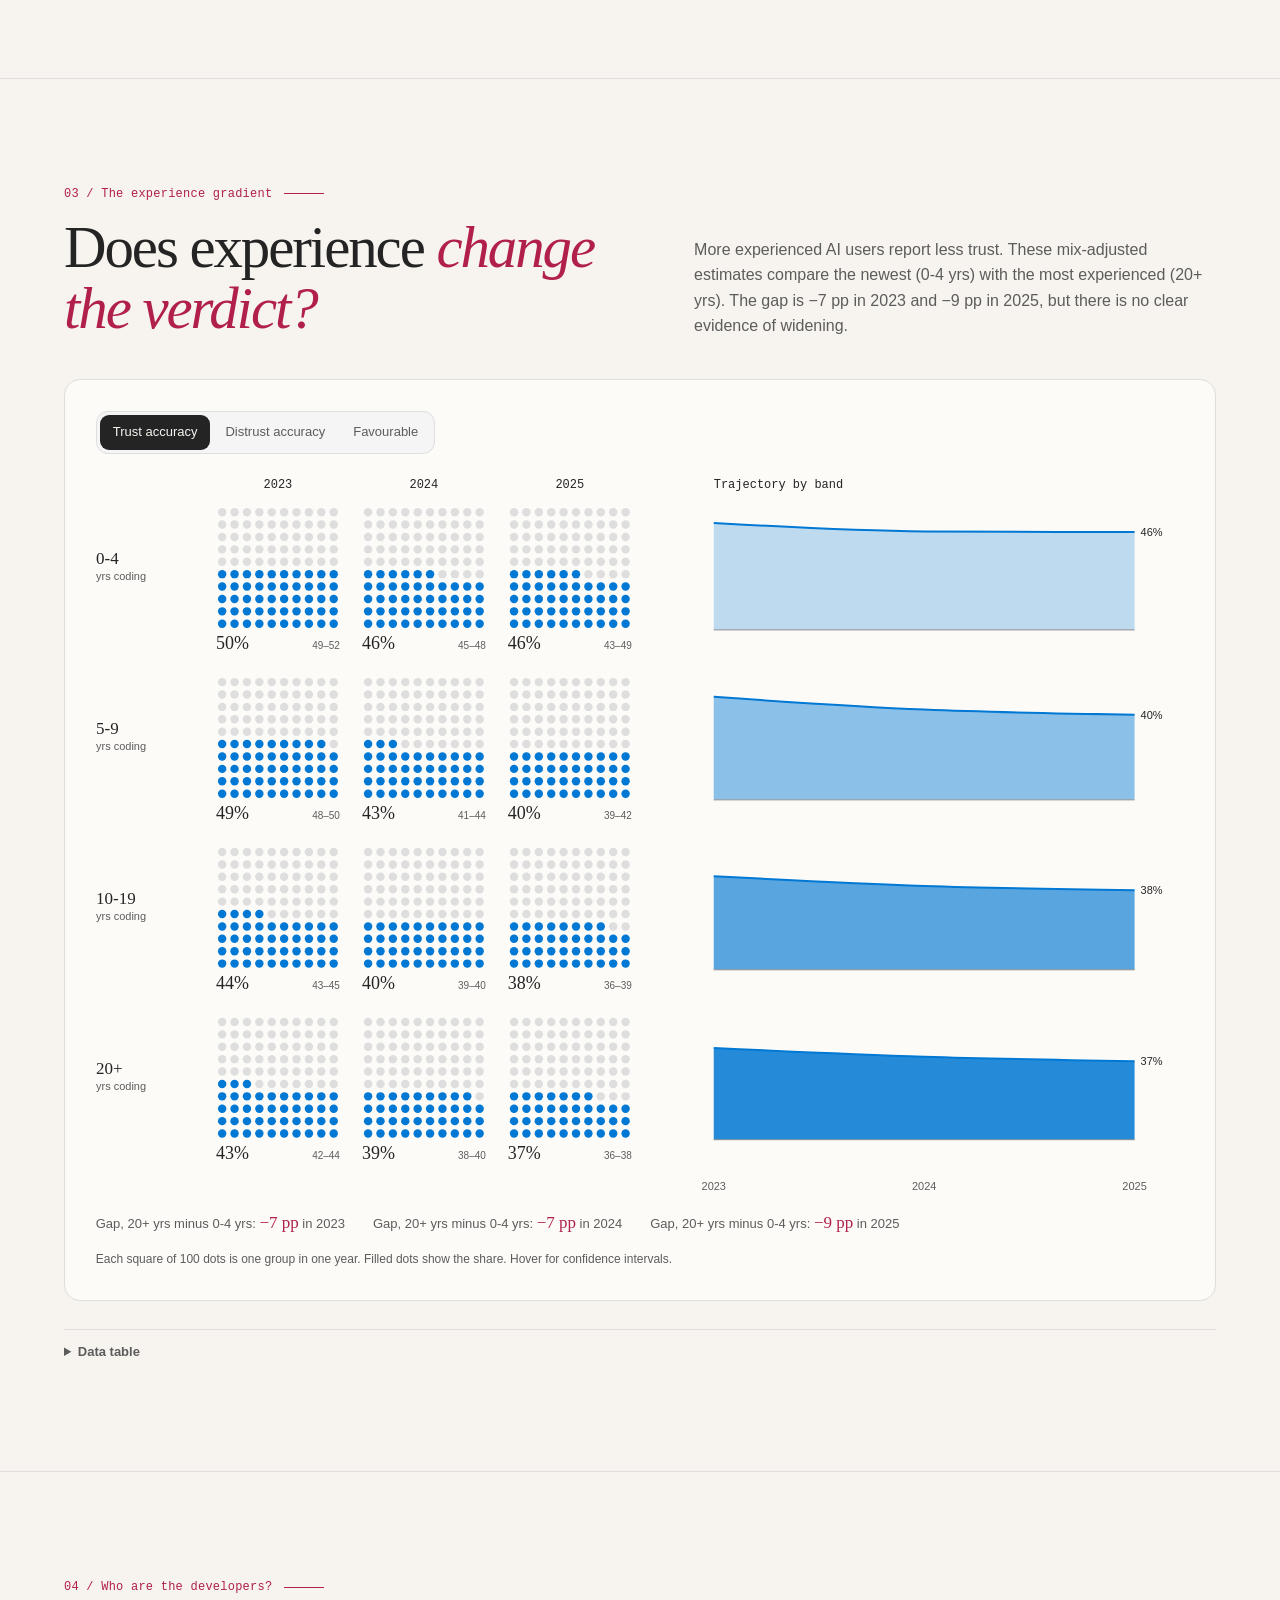
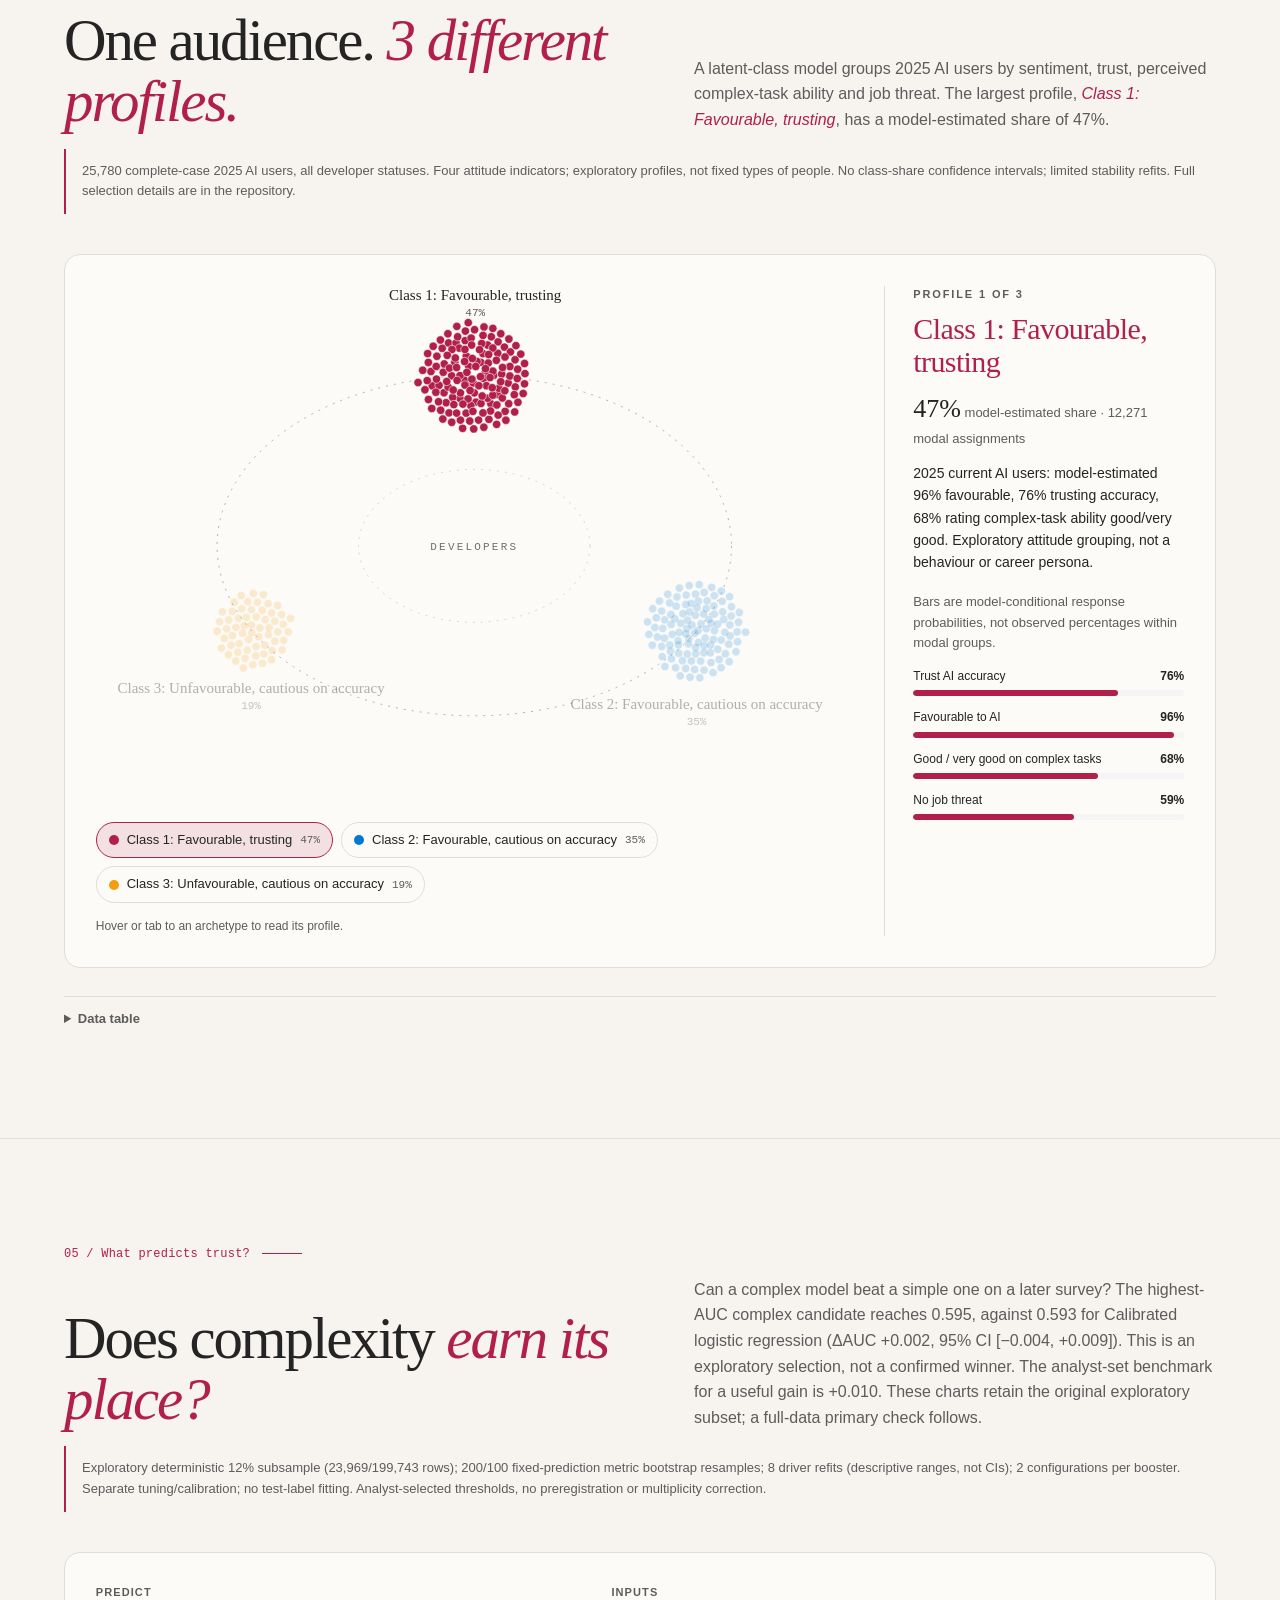
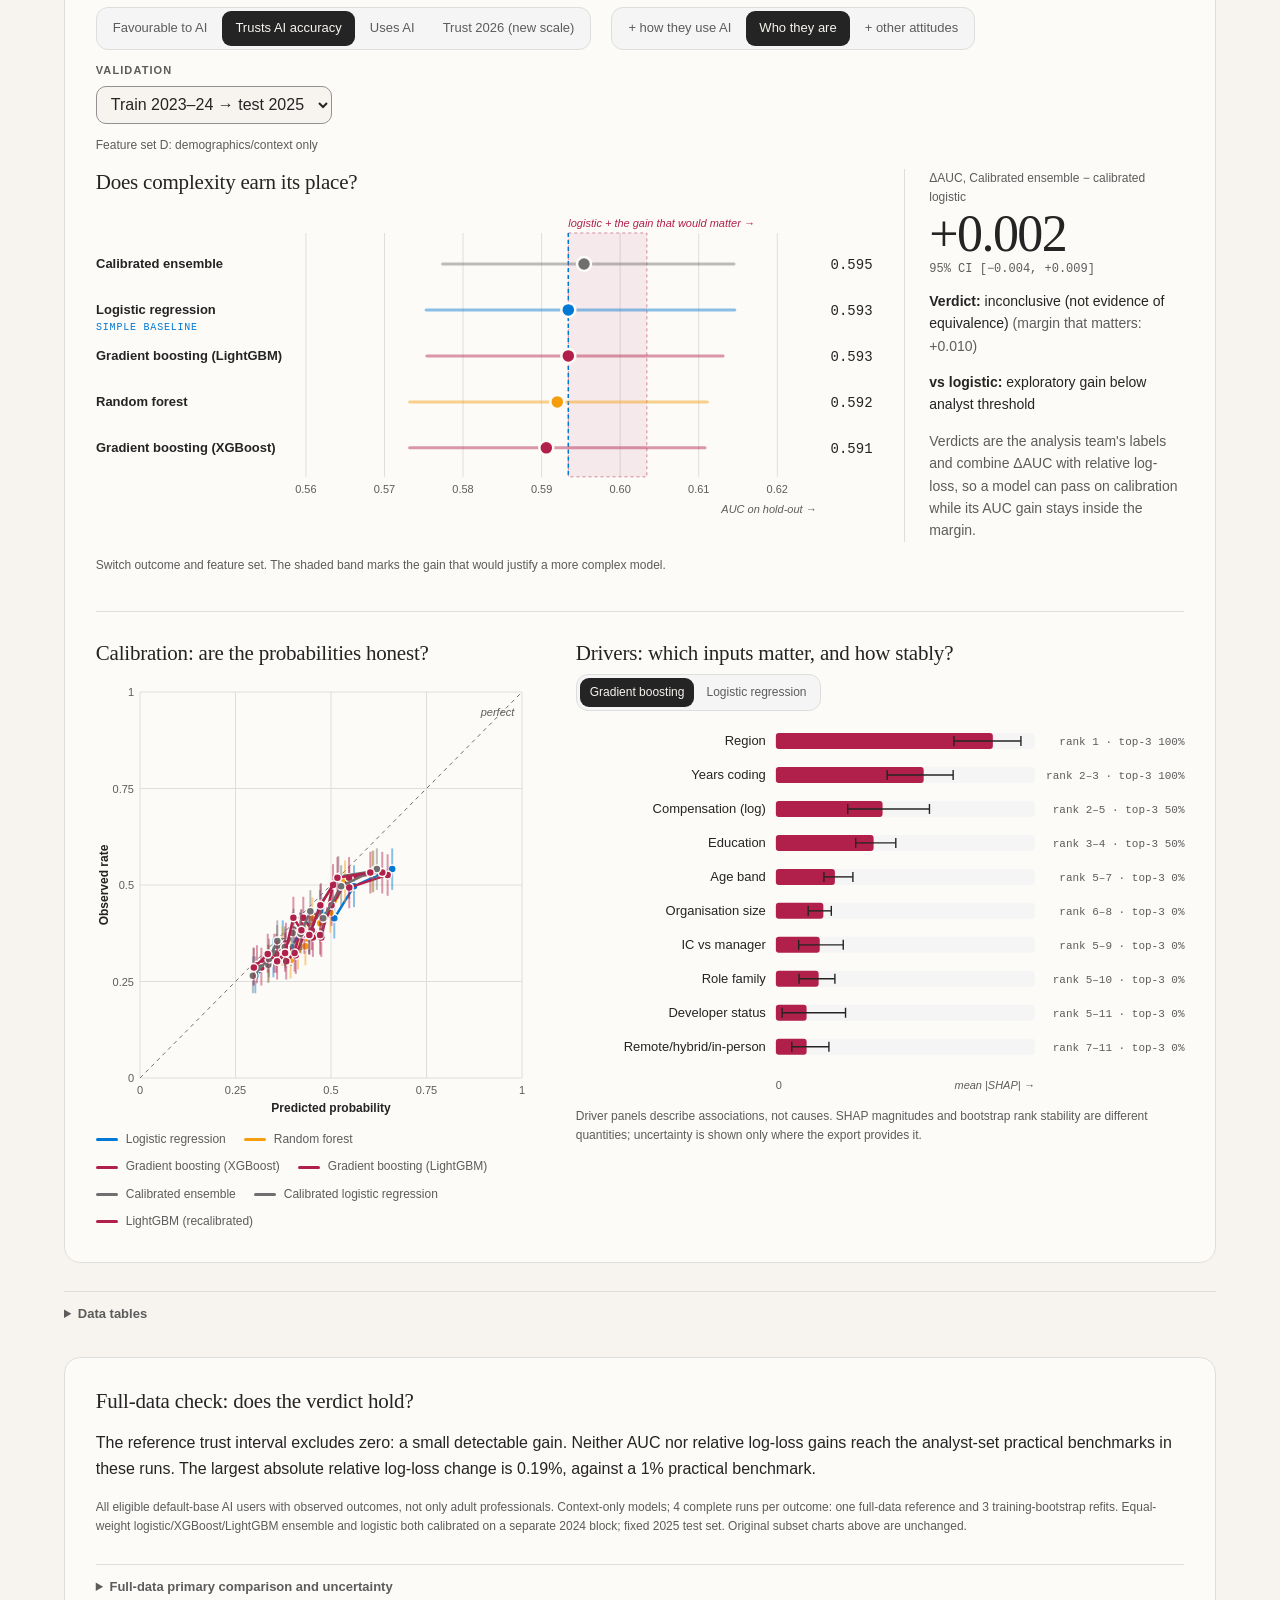
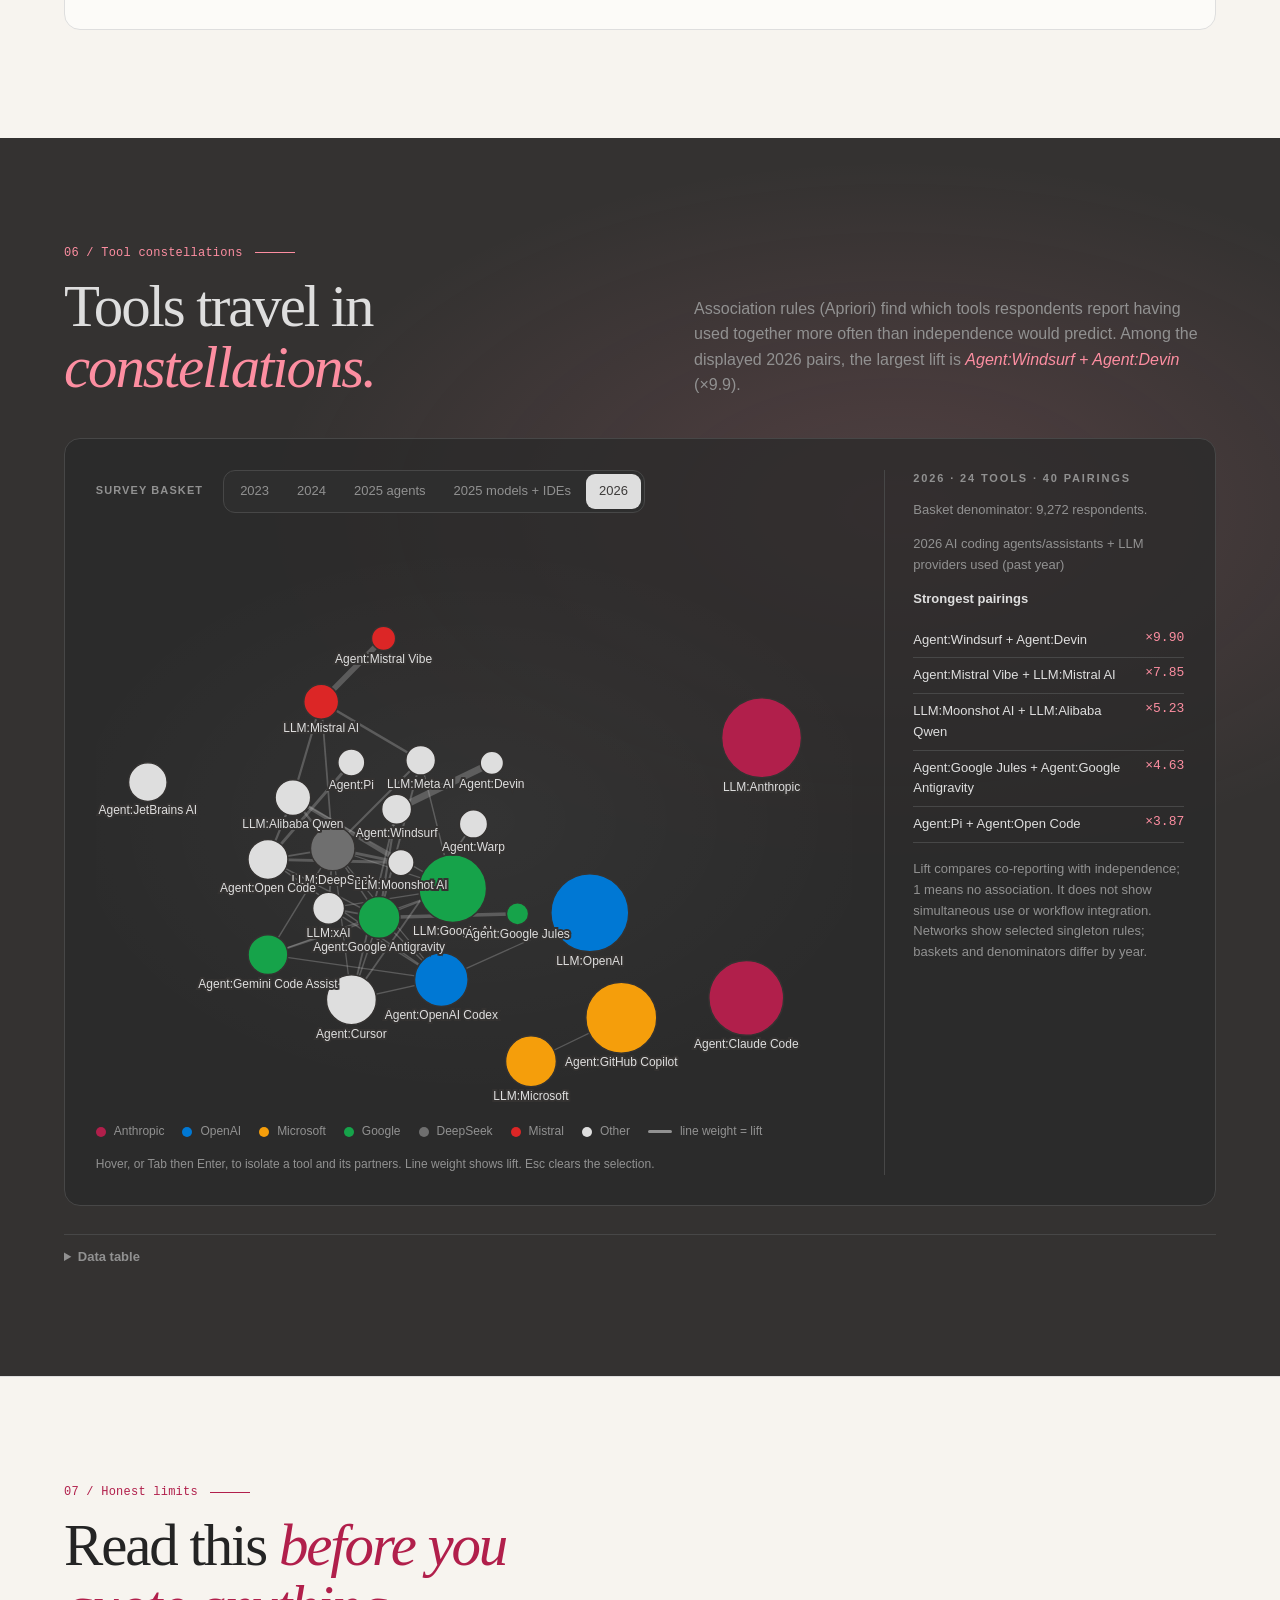
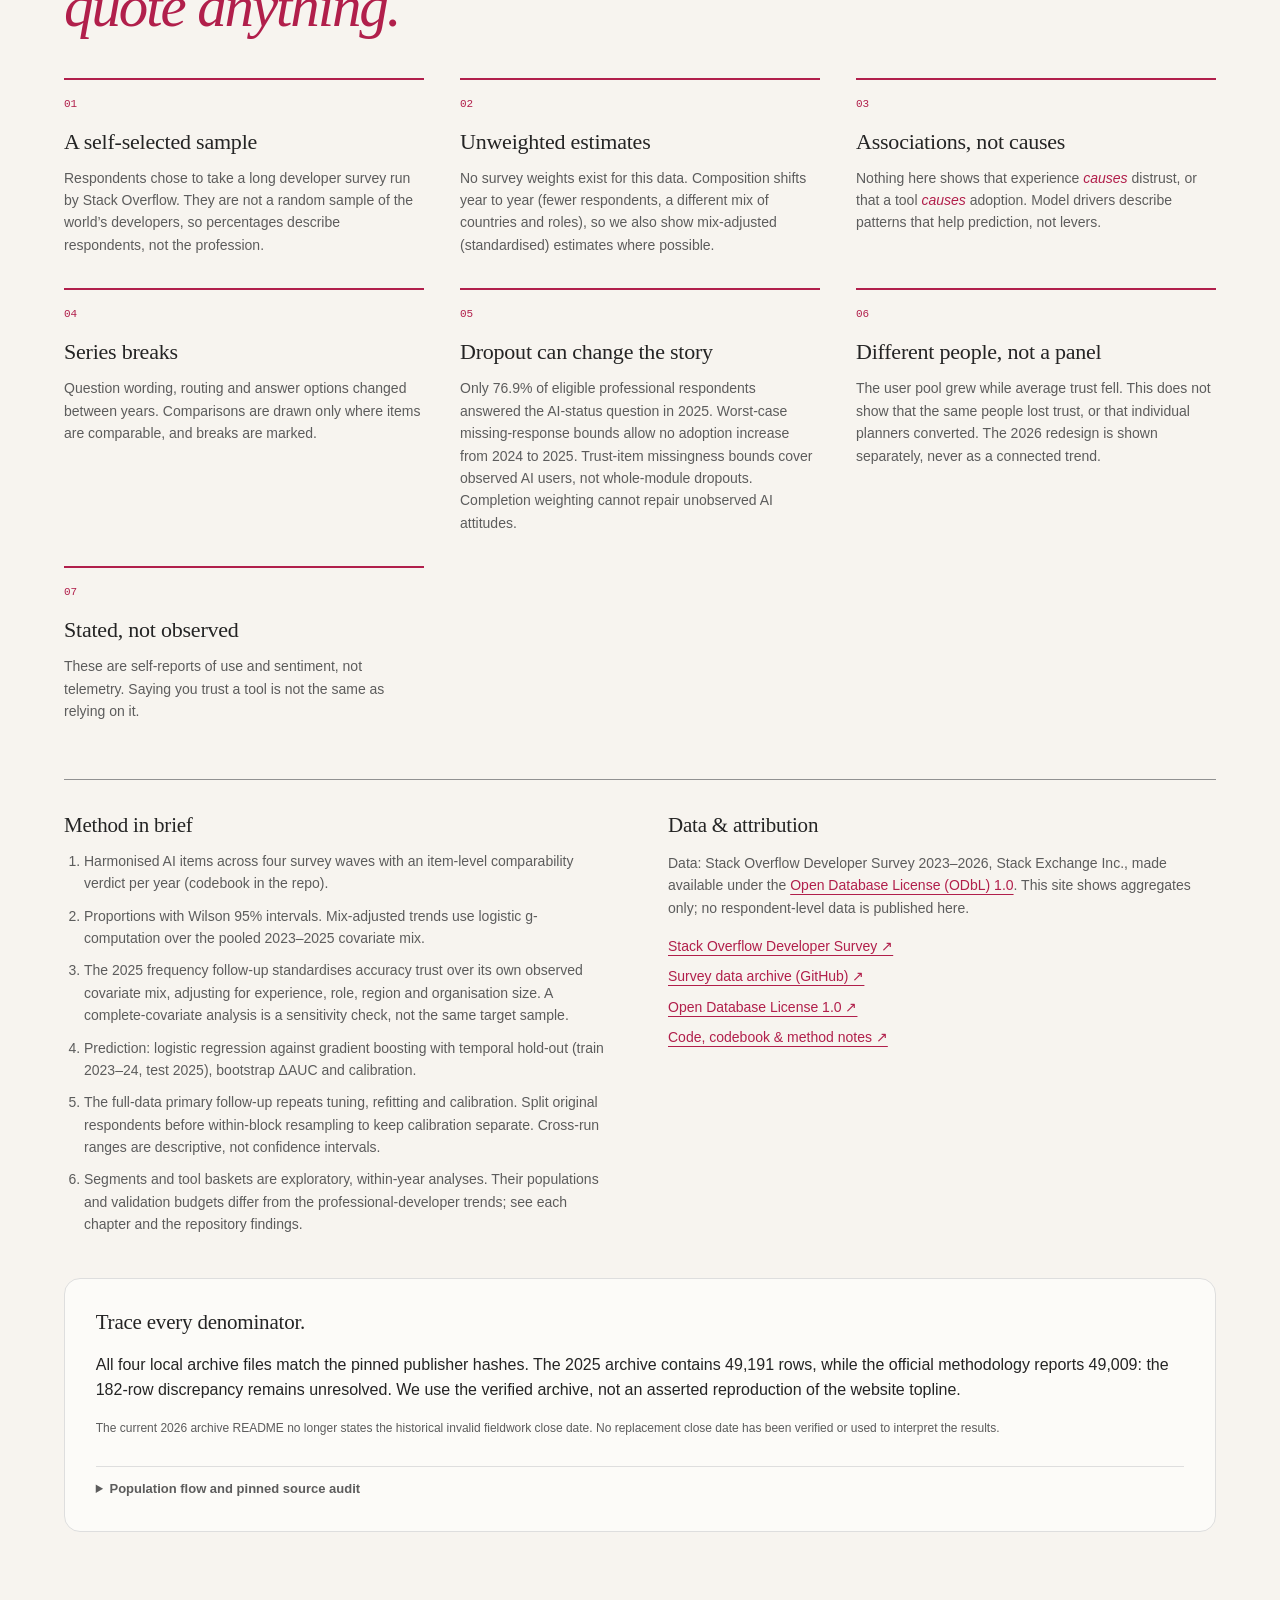
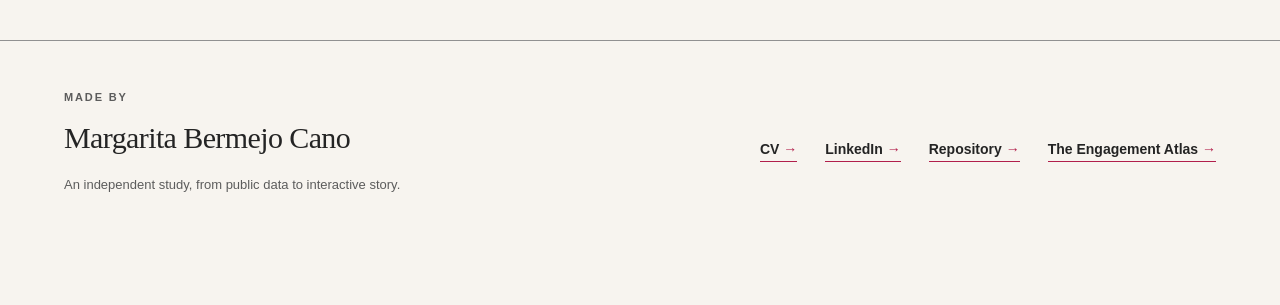
==== commit 96197df1: "Update portfolio URLs after rename to mberca-lab Co-authored-by: Copilot <223556219+Copilot@users.no" ====
--- a/site/index.html
+++ b/site/index.html
@@ -265,7 +265,7 @@
               <li><a data-link="survey" href="https://survey.stackoverflow.co/">Stack Overflow Developer Survey ↗</a></li>
               <li><a data-link="surveyArchive" href="https://github.com/StackExchange/Survey">Survey data archive (GitHub) ↗</a></li>
               <li><a data-link="odbl" href="https://opendatacommons.org/licenses/odbl/1-0/">Open Database License 1.0 ↗</a></li>
-              <li><a data-link="repo" href="https://github.com/Mbc81/ai-adoption-atlas">Code, codebook &amp; method notes ↗</a></li>
+              <li><a data-link="repo" href="https://github.com/mberca-lab/ai-adoption-atlas">Code, codebook &amp; method notes ↗</a></li>
             </ul>
           </div>
         </div>
@@ -294,16 +294,16 @@
         <p class="muted small" data-copy="ch7.builtBy"></p>
       </div>
       <ul class="footer-links">
-        <li><a data-link="cv" href="https://mbc81.github.io/cv-margarita/">CV <span aria-hidden="true">→</span></a></li>
+        <li><a data-link="cv" href="https://mberca-lab.github.io/cv-margarita/">CV <span aria-hidden="true">→</span></a></li>
         <li><a data-link="linkedin" href="https://www.linkedin.com/in/margaritabermejocano/">LinkedIn <span aria-hidden="true">→</span></a></li>
-        <li><a data-link="repo" href="https://github.com/Mbc81/ai-adoption-atlas">Repository <span aria-hidden="true">→</span></a></li>
-        <li><a data-link="sibling" href="https://mbc81.github.io/engagement-atlas/">The Engagement Atlas <span aria-hidden="true">→</span></a></li>
+        <li><a data-link="repo" href="https://github.com/mberca-lab/ai-adoption-atlas">Repository <span aria-hidden="true">→</span></a></li>
+        <li><a data-link="sibling" href="https://mberca-lab.github.io/engagement-atlas/">The Engagement Atlas <span aria-hidden="true">→</span></a></li>
       </ul>
     </div>
   </footer>
 
   <div class="tooltip" id="tooltip" role="tooltip" hidden></div>
-  <noscript><p class="noscript">This story needs JavaScript for its charts. Read the <a href="https://github.com/Mbc81/ai-adoption-atlas">data tables and method notes in the repository</a>.</p></noscript>
+  <noscript><p class="noscript">This story needs JavaScript for its charts. Read the <a href="https://github.com/mberca-lab/ai-adoption-atlas">data tables and method notes in the repository</a>.</p></noscript>
 
   <script src="vendor/d3.v7.min.js"></script>
   <script src="js/story.js"></script>
